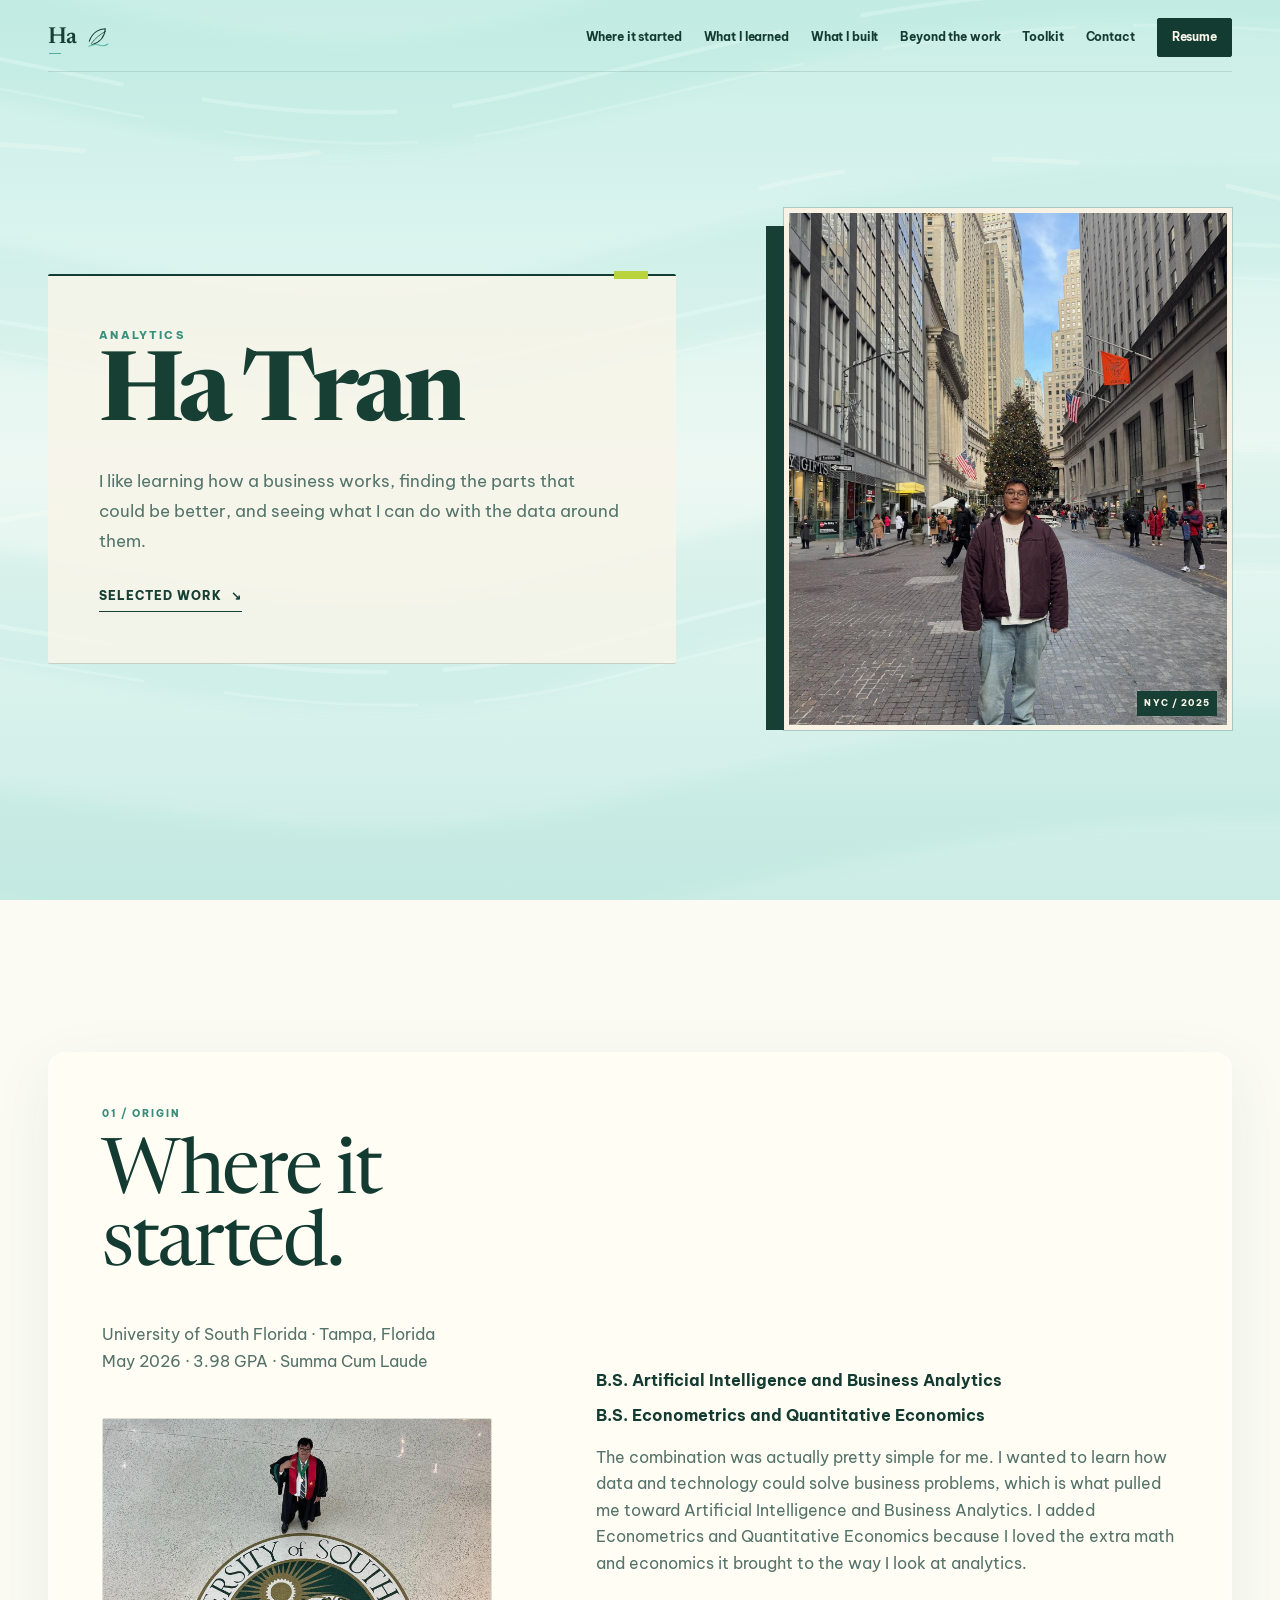
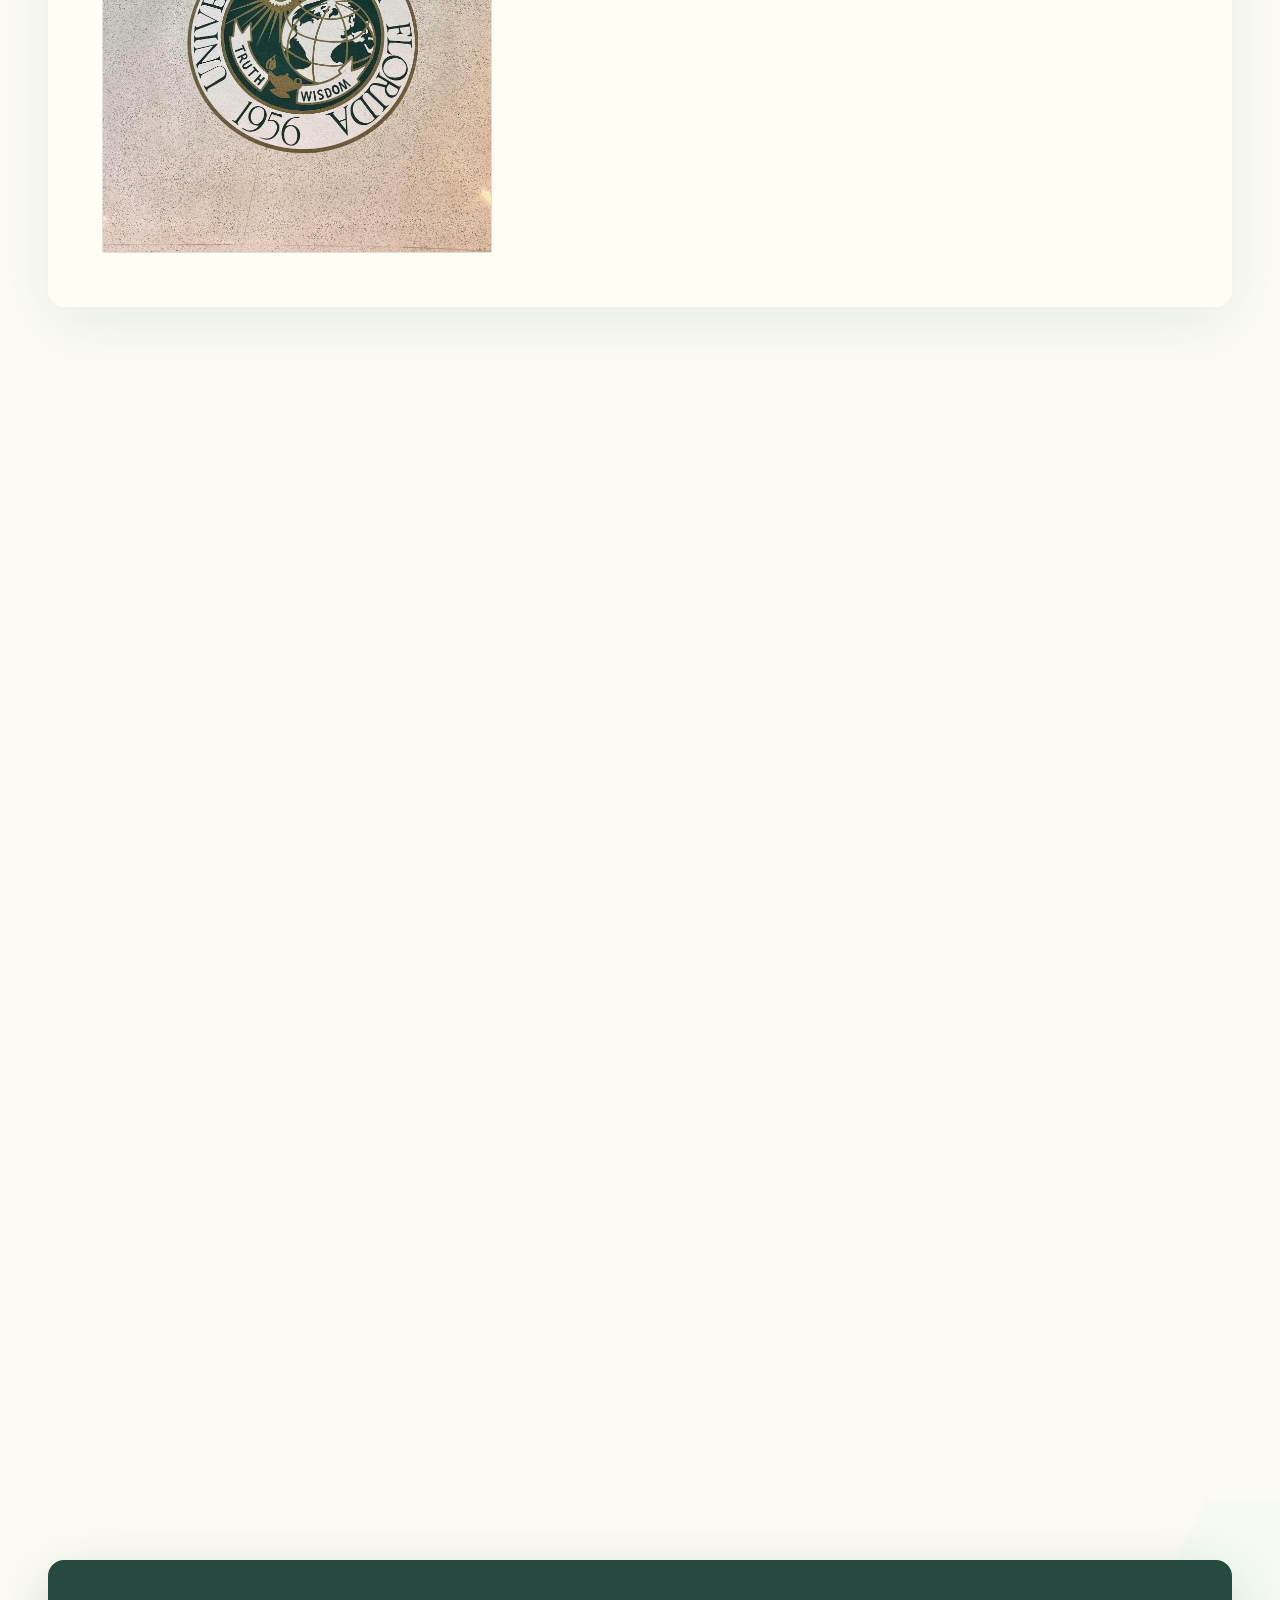
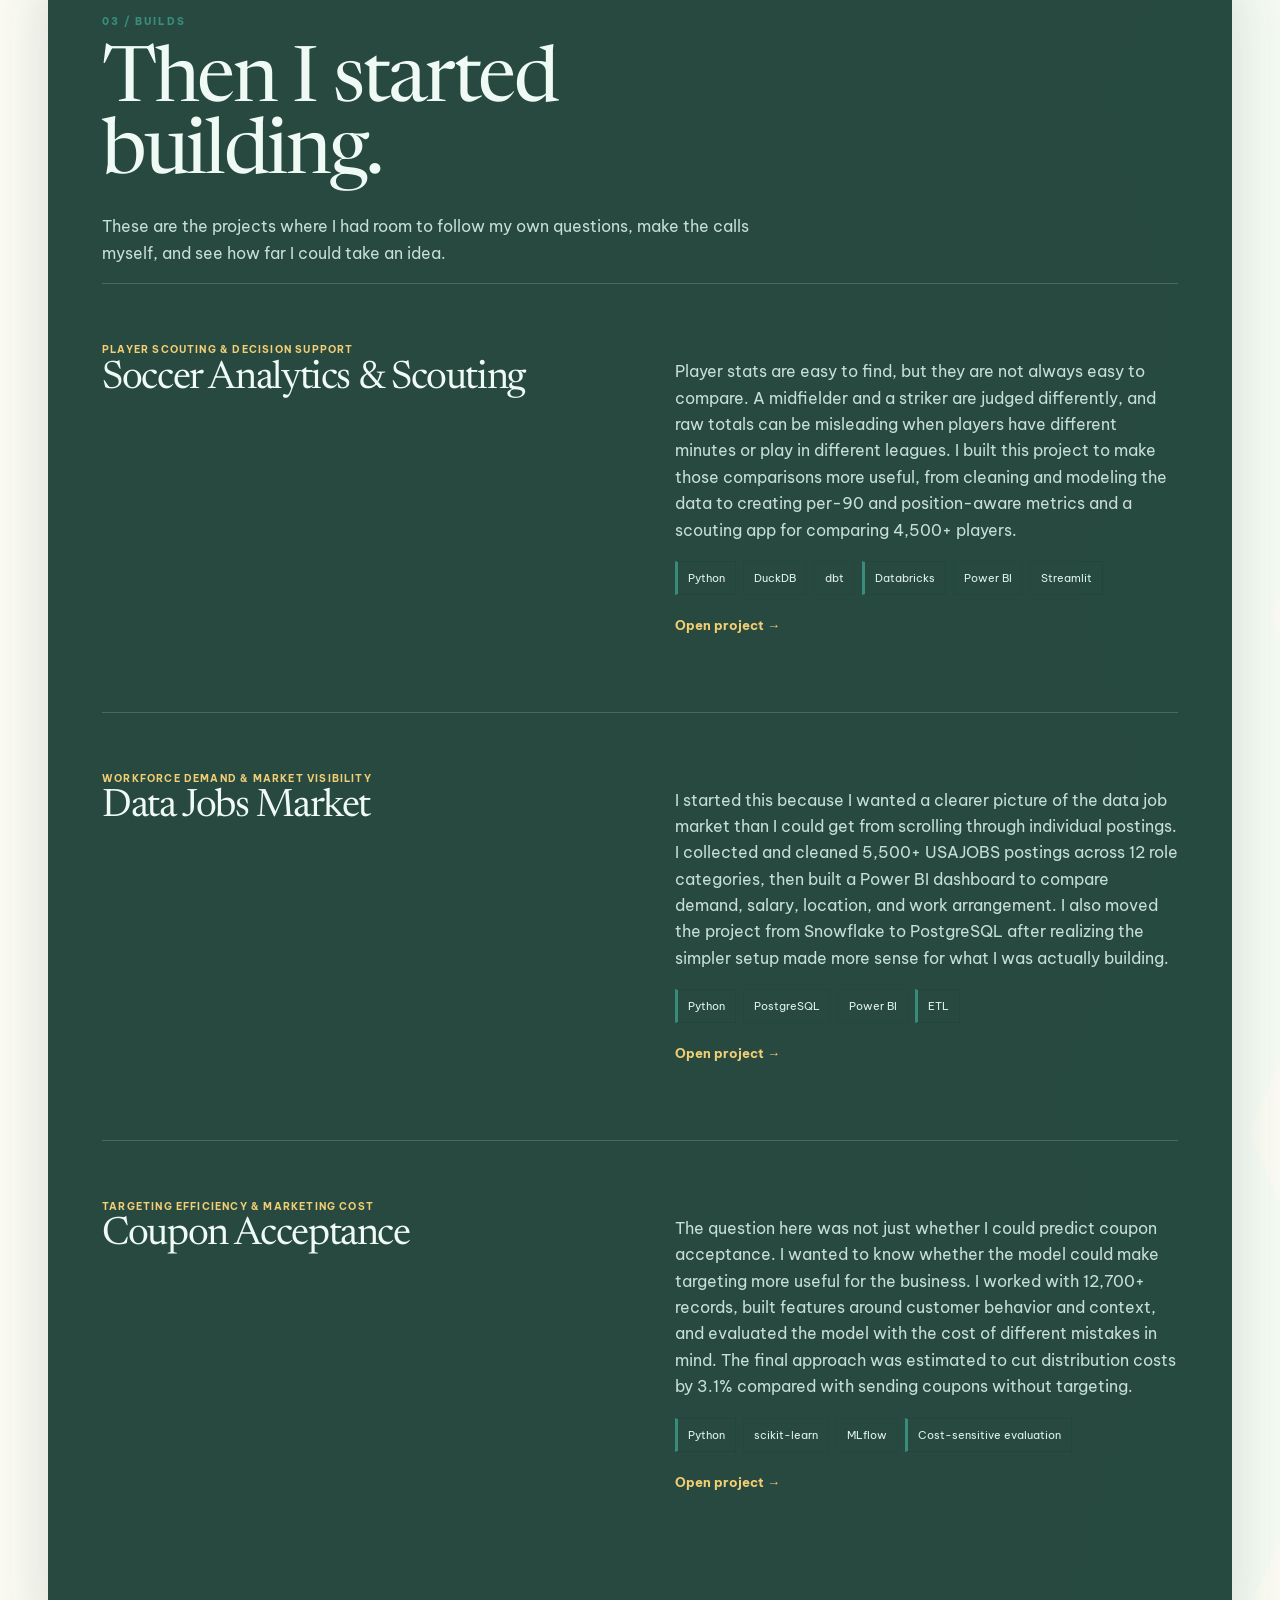
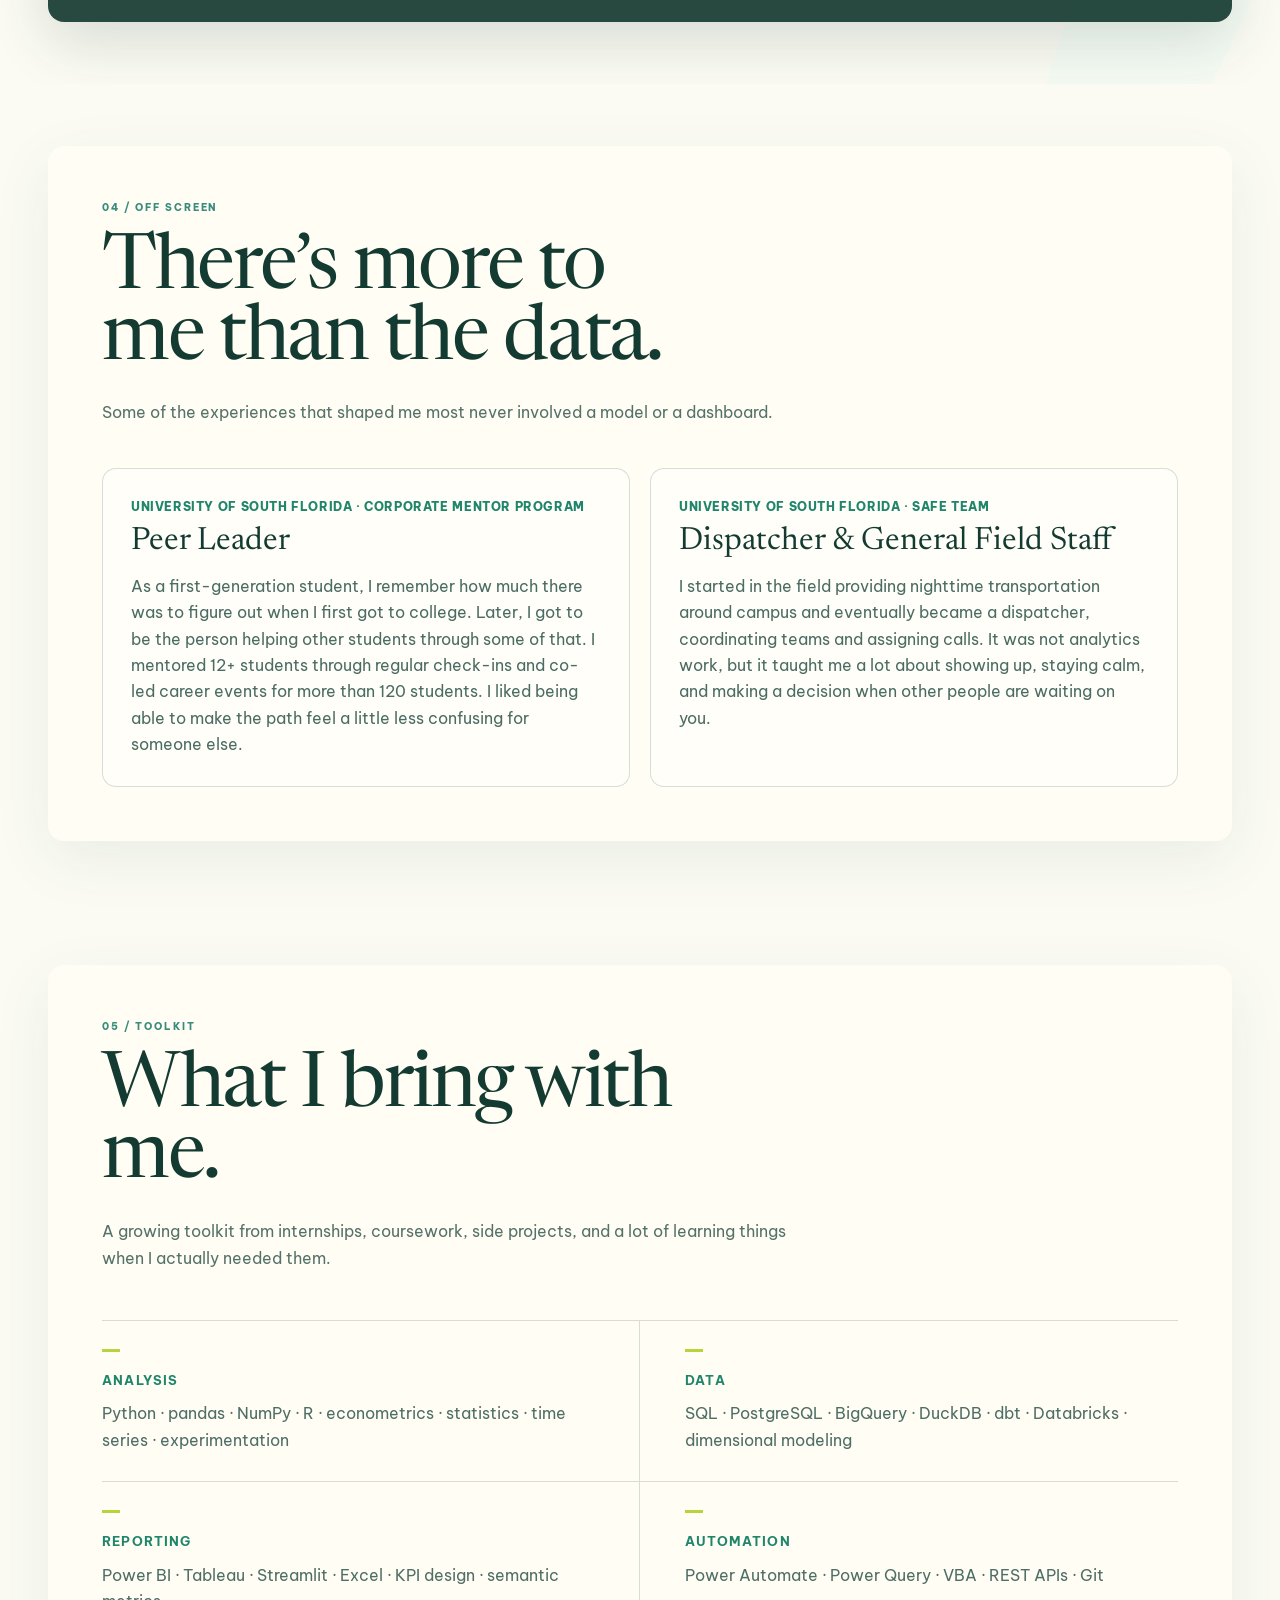
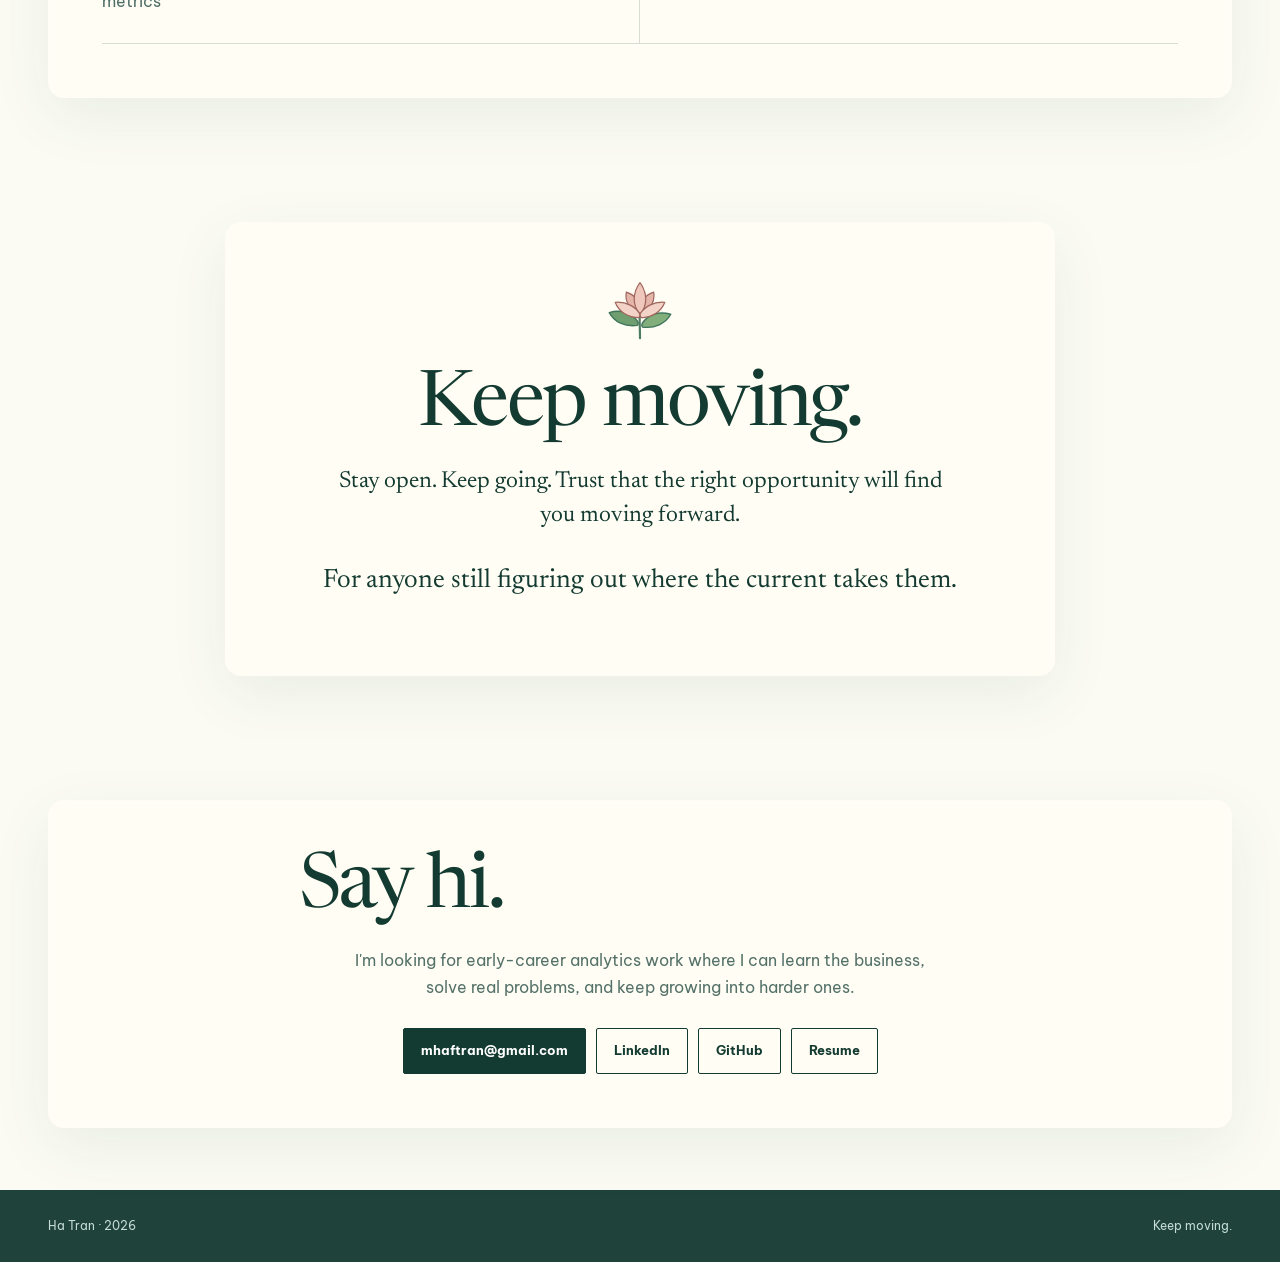
==== index.html @ c202581a "Update index.html" ====
<!doctype html>
<html lang="en">
<head>
<meta charset="utf-8"><meta name="viewport" content="width=device-width,initial-scale=1">
<title>Ha Tran</title>
<meta name="description" content="Ha Tran — analytics, data, automation, and curiosity.">
<style>
@import url('https://fonts.googleapis.com/css2?family=Be+Vietnam+Pro:wght@400;500;600;700;800&family=Newsreader:opsz,wght@6..72,400;6..72,600&display=swap');
:root{--ink:#12372f;--green:#165f4d;--jade:#1f856b;--leaf:#67a66c;--water:#b9f3ed;--foam:#f8fffb;--paper:#fffdf4;--gold:#e7b84c;--red:#c94738;--muted:#547269;--line:rgba(18,55,47,.16)}
*{box-sizing:border-box}html{scroll-behavior:smooth}body{margin:0;font-family:"Be Vietnam Pro",sans-serif;color:var(--ink);background:var(--paper);line-height:1.65}::selection{background:#f2d47e;color:#12372f}a{color:inherit;text-decoration:none}.wrap{width:min(1120px,calc(100% - 42px));margin:auto}
nav{position:fixed;z-index:80;left:0;right:0;top:0;padding:18px 0;transition:.25s}nav.on{background:rgba(255,253,244,.88);backdrop-filter:blur(14px);box-shadow:0 8px 28px rgba(18,55,47,.07)}.navin{display:flex;justify-content:space-between;align-items:center}.brand{font-family:Newsreader,serif;font-size:1.35rem;font-weight:600}.links{display:flex;gap:22px;align-items:center;font-size:.78rem;font-weight:700}.links a:hover{color:var(--jade)}.resume{border:1px solid var(--ink);border-radius:999px;padding:8px 14px}
.hero{min-height:100vh;display:flex;align-items:center;position:relative;overflow:hidden;background:linear-gradient(#e9f9f2,#fffdf4);padding:120px 0 100px}.hero .wrap{position:relative;z-index:6}.hero-copy{width:min(720px,70vw)}h1{font-family:Newsreader,serif;font-size:clamp(5rem,12vw,9.5rem);line-height:.76;font-weight:400;letter-spacing:-.04em;margin:0 0 28px}h1 small{display:block;font-family:"Be Vietnam Pro",sans-serif;font-size:.13em;letter-spacing:.18em;text-transform:uppercase;font-weight:700;margin-bottom:22px;color:var(--jade)}.hero p{font-size:clamp(1.08rem,2vw,1.3rem);max-width:640px;color:#42685e}.hero strong{color:var(--ink)}.hero-actions{display:flex;gap:12px;margin-top:30px;flex-wrap:wrap}.btn{display:inline-flex;padding:11px 17px;border:1px solid var(--ink);border-radius:999px;font-size:.82rem;font-weight:700;transition:.2s}.btn.dark{background:var(--ink);color:white}.btn:hover{transform:translateY(-2px)}
.hero-river{position:absolute;z-index:2;right:-7vw;top:-7vh;width:58vw;height:115vh;transform:rotate(5deg);filter:drop-shadow(0 18px 30px rgba(38,125,111,.16))}.hero-river .stream{position:absolute;inset:0;background:linear-gradient(90deg,#65c9be,#eaffff 18%,#7ad9d1 39%,#f8ffff 58%,#64c4c1 83%);clip-path:polygon(38% 0,81% 0,70% 15%,88% 28%,62% 41%,83% 55%,56% 69%,75% 82%,47% 100%,3% 100%,23% 83%,7% 69%,30% 54%,11% 39%,32% 24%,20% 11%);overflow:hidden}.stream:before,.stream:after{content:"";position:absolute;inset:-30%;background:repeating-linear-gradient(95deg,transparent 0 16px,rgba(255,255,255,.68) 18px 21px,transparent 24px 46px);animation:run 2.3s linear infinite}.stream:after{opacity:.45;animation-duration:3.2s;transform:translateX(24px)}@keyframes run{to{transform:translateY(34%)}}.mist{position:absolute;z-index:3;right:-12vw;bottom:-4vh;width:70vw;height:28vh;background:radial-gradient(ellipse,rgba(255,255,255,.95),rgba(218,247,239,.55) 50%,transparent 73%);filter:blur(10px)}.bank{position:absolute;z-index:1;right:-12vw;top:0;width:68vw;height:100%;background:linear-gradient(135deg,#28715b,#124b3d);clip-path:polygon(35% 0,100% 0,100% 100%,5% 100%,22% 78%,12% 64%,28% 47%,16% 30%)}
.seal{display:inline-flex;align-items:center;gap:10px;margin-top:28px;color:#6a6654;font-size:.76rem}.seal-mark{width:32px;height:32px;background:var(--red);color:#fff6df;display:grid;place-items:center;font-family:Newsreader,serif;font-size:1.05rem;border-radius:3px;transform:rotate(-2deg)}
section{padding:100px 0;position:relative}h2{font-family:Newsreader,serif;font-size:clamp(3rem,6vw,5.4rem);font-weight:400;line-height:.93;letter-spacing:-.03em;margin:0 0 22px}.intro{max-width:700px;color:var(--muted);font-size:1.02rem}
.flowline{height:150px;position:relative;overflow:hidden;background:#fffdf4}.flowline:after{content:"";position:absolute;left:-5%;right:-5%;top:55px;height:44px;background:#bcebe1;clip-path:polygon(0 35%,8% 5%,18% 50%,30% 15%,43% 60%,56% 20%,68% 70%,80% 25%,92% 55%,100% 30%,100% 70%,91% 95%,79% 60%,68% 100%,55% 55%,43% 95%,29% 55%,18% 90%,7% 48%,0 72%);animation:drift 9s ease-in-out infinite alternate}@keyframes drift{to{transform:translateX(4%)}}
.about{background:#fffdf4}.about-grid{display:grid;grid-template-columns:.78fr 1.22fr;gap:80px;align-items:start}.about-copy p{font-size:1.1rem;color:#496b63;margin:0 0 18px}.about-copy strong{color:var(--ink)}.values{display:flex;gap:8px;flex-wrap:wrap;margin-top:28px}.values span{border:1px solid var(--line);border-radius:999px;padding:6px 10px;font-size:.74rem;font-weight:700}
.work{background:#e9f6ee}.chapter{display:grid;grid-template-columns:.85fr 1.15fr;gap:70px;padding:62px 0;border-top:1px solid var(--line)}.chapter:first-of-type{margin-top:42px}.where{font-size:.76rem;font-weight:800;color:var(--jade);letter-spacing:.05em;text-transform:uppercase}.chapter h3{font-family:Newsreader,serif;font-size:2.3rem;font-weight:400;line-height:1.04;margin:9px 0 14px}.chapter p,.chapter li{color:#4a6c63}.chapter ul{padding-left:18px;margin-top:0}.chapter li{margin:10px 0}.numbers{display:flex;gap:26px;flex-wrap:wrap;margin-top:25px}.number b{font-family:Newsreader,serif;font-size:2.1rem;font-weight:400;color:var(--green);display:block;line-height:1}.number span{font-size:.72rem;color:var(--muted)}
.projects{background:#12372f;color:#effaf5;overflow:hidden}.projects .intro{color:#bdd8cf}.project{display:grid;grid-template-columns:1fr 1fr;gap:70px;padding:58px 0;border-top:1px solid rgba(255,255,255,.17)}.project h3{font-family:Newsreader,serif;font-size:2.45rem;font-weight:400;margin:0 0 12px;line-height:1}.project p{color:#bdd8cf}.project-meta{font-size:.74rem;color:#f2ce75;font-weight:700;letter-spacing:.05em;text-transform:uppercase}.tags{display:flex;flex-wrap:wrap;gap:7px;margin-top:18px}.tags span{border:1px solid rgba(255,255,255,.18);border-radius:999px;padding:5px 9px;font-size:.69rem;color:#e1f3ec}.project a{color:#f2ce75;font-weight:700;font-size:.82rem}.river-thread{position:absolute;right:-180px;top:0;width:460px;height:100%;opacity:.12;background:#c9fff4;clip-path:polygon(45% 0,80% 0,63% 13%,90% 26%,59% 40%,82% 54%,54% 69%,78% 83%,46% 100%,10% 100%,32% 82%,13% 67%,37% 53%,17% 38%,39% 24%,24% 11%)}
.toolkit{background:#fffdf4}.tool-grid{display:grid;grid-template-columns:repeat(2,1fr);gap:0;margin-top:48px;border-top:1px solid var(--line)}.tool{padding:28px 0;border-bottom:1px solid var(--line)}.tool:nth-child(odd){padding-right:45px;border-right:1px solid var(--line)}.tool:nth-child(even){padding-left:45px}.tool h3{font-size:.82rem;text-transform:uppercase;letter-spacing:.09em;color:var(--jade);margin:0 0 9px}.tool p{margin:0;color:#4e6e66}
.edu{background:#f4f0dc}.edu-grid{display:grid;grid-template-columns:.8fr 1.2fr;gap:70px}.edu h3{font-family:Newsreader,serif;font-size:2.2rem;font-weight:400;margin:0 0 10px}.degree{font-weight:700;margin:0 0 8px}.quiet{color:var(--muted)}
.luck{background:#d7eee4;text-align:center;overflow:hidden}.luck .wrap{max-width:830px}.luck h2{margin-left:auto;margin-right:auto}.luck p{color:#45685f;max-width:680px;margin:0 auto 18px}.luck .wish{font-family:Newsreader,serif;font-size:1.65rem;color:var(--ink);margin-top:28px}.lotus-mark{width:82px;height:68px;margin:0 auto 28px}
.lotus-mark svg{width:100%;height:100%;overflow:visible}
.lotus-mark path{vector-effect:non-scaling-stroke}
.lotus-mark .stem{fill:none;stroke:#4d7c61;stroke-width:2.2;stroke-linecap:round}
.lotus-mark .leaf{fill:#77a878;stroke:#3f765b;stroke-width:1.4;stroke-linejoin:round}
.lotus-mark .leaf-left{fill:#6f9f70}
.lotus-mark .leaf-right{fill:#82ae7c}
.lotus-mark .petal{stroke:#9f665c;stroke-width:1.2;stroke-linejoin:round}
.lotus-mark .petal-center{fill:#efc7bc}
.lotus-mark .petal-back-left,.lotus-mark .petal-back-right{fill:#e6b5aa}
.lotus-mark .petal-front-left,.lotus-mark .petal-front-right{fill:#f3d2c8}
.river-reminder{font-family:Newsreader,serif;font-size:1.45rem;line-height:1.45;color:var(--ink)!important;max-width:620px!important}
.contact{background:#fffdf4;text-align:center}.contact p{max-width:610px;margin:0 auto 28px;color:var(--muted)}.actions{display:flex;gap:10px;justify-content:center;flex-wrap:wrap}footer{padding:26px 0;background:#12372f;color:#c5ddd5;font-size:.76rem}footer .wrap{display:flex;justify-content:space-between}
.reveal{opacity:0;transform:translateY(24px);transition:.75s cubic-bezier(.2,.8,.2,1)}.reveal.in{opacity:1;transform:none}
@media(max-width:820px){.links a:not(.resume){display:none}.hero-copy{width:100%;padding-bottom:320px}.hero-river{width:105vw;height:62vh;top:auto;bottom:-7vh;right:-25vw;transform:rotate(80deg)}.bank{width:110vw;height:48vh;top:auto;bottom:0;right:-30vw}.mist{width:110vw;height:22vh}.about-grid,.chapter,.project,.edu-grid{grid-template-columns:1fr;gap:24px}.tool-grid{grid-template-columns:1fr}.tool:nth-child(n){padding:24px 0;border-right:0}h1{font-size:6rem}}
@media(prefers-reduced-motion:reduce){*{animation:none!important;transition:none!important}.reveal{opacity:1;transform:none}}

/* ===== full-page moving river treatment ===== */
body{background:#fbfbf3;position:relative}
.water-world{position:fixed;inset:0;z-index:-5;overflow:hidden;background:#f8fbf3;pointer-events:none}
.water-base{position:absolute;inset:-12%;background:
  linear-gradient(112deg,rgba(255,255,255,.96) 0 15%,rgba(188,239,233,.78) 16% 30%,rgba(249,253,246,.93) 31% 43%,rgba(126,213,205,.68) 44% 62%,rgba(255,255,255,.9) 63% 74%,rgba(169,229,222,.7) 75% 100%);
  transform:rotate(-4deg) scale(1.08);animation:riverBase 4.8s ease-in-out infinite alternate}
.water-band{position:absolute;left:-18%;width:136%;border-radius:45% 55% 48% 52%;filter:blur(.3px);opacity:.58}
.band-a{top:4%;height:31%;background:linear-gradient(178deg,transparent 0 15%,rgba(92,197,190,.42) 16% 27%,rgba(244,255,253,.82) 29% 34%,rgba(112,208,201,.48) 36% 57%,rgba(255,255,255,.72) 60% 66%,rgba(112,208,201,.38) 69% 100%);animation:riverA 3.1s ease-in-out infinite alternate}
.band-b{top:34%;height:36%;background:linear-gradient(183deg,rgba(210,247,242,.45),rgba(84,190,183,.43) 24%,rgba(255,255,255,.74) 30%,rgba(118,210,203,.4) 45%,rgba(246,255,252,.8) 51%,rgba(102,200,193,.38) 72%,rgba(255,255,255,.55));animation:riverB 3.8s ease-in-out infinite alternate}
.band-c{top:68%;height:37%;background:linear-gradient(176deg,rgba(255,255,255,.68),rgba(100,202,195,.43) 22%,rgba(242,255,251,.8) 31%,rgba(119,211,203,.42) 54%,rgba(255,255,255,.68) 61%,rgba(103,199,193,.4));animation:riverA 4.2s ease-in-out infinite alternate-reverse}
.water-shine{position:absolute;inset:-20%;background:repeating-linear-gradient(177deg,transparent 0 42px,rgba(255,255,255,.5) 46px 51px,transparent 55px 95px);opacity:.5;animation:shineMove 2.4s linear infinite}
@keyframes riverBase{to{transform:rotate(2deg) scale(1.12) translate3d(2%,-1%,0)}}
@keyframes riverA{to{transform:translate3d(15%,-10%,0) skewX(-6deg) scaleY(1.16)}}
@keyframes riverB{to{transform:translate3d(-14%,11%,0) skewX(7deg) scaleY(.88)}}
@keyframes shineMove{to{transform:translate3d(14%,34%,0)}}

/* content floats over the river rather than replacing it */
.hero,.about,.work,.projects,.toolkit,.edu,.luck,.contact,.flowline{background:transparent}
.hero{min-height:86vh;padding-top:120px}
.hero:after{content:"";position:absolute;inset:0;background:linear-gradient(90deg,rgba(255,253,244,.91) 0 46%,rgba(255,253,244,.48) 65%,rgba(255,253,244,.12));z-index:0}
.hero .wrap{z-index:2}
.hero-copy{width:min(610px,62vw);background:rgba(255,253,244,.76);backdrop-filter:blur(10px);padding:32px 34px;border-radius:14px;box-shadow:0 18px 55px rgba(27,86,73,.10)}
h1{font-size:clamp(4rem,9vw,7.5rem)}
section .wrap{position:relative}
.about .wrap,.work .wrap,.toolkit .wrap,.edu .wrap,.luck .wrap,.contact .wrap{
 background:rgba(255,253,244,.82);backdrop-filter:blur(8px);border-radius:16px;padding:54px;
 box-shadow:0 18px 60px rgba(35,95,81,.08)
}
.projects{color:var(--ink)}
.projects .wrap{background:rgba(18,55,47,.91);color:#effaf5;border-radius:16px;padding:54px;box-shadow:0 18px 60px rgba(18,55,47,.16)}
.projects .intro,.project p{color:#c8dfd7}
.flowline{height:90px}.flowline:after{display:none}
section{padding:62px 0}
.luck{text-align:center}
footer{background:rgba(18,55,47,.94)}
nav.on{background:rgba(255,253,244,.88)}
@media(max-width:820px){
 .hero-copy{width:100%;padding:26px}
 .hero:after{background:rgba(255,253,244,.5)}
 .about .wrap,.work .wrap,.toolkit .wrap,.edu .wrap,.luck .wrap,.contact .wrap,.projects .wrap{padding:28px}
}



.hero-person{display:flex;align-items:flex-end;justify-content:space-between;gap:24px;margin-top:18px}
.hero-text{flex:1}
.hero-photo{width:clamp(280px,30vw,410px);aspect-ratio:4/5;border-radius:12px;overflow:hidden;transform:rotate(2.5deg);box-shadow:0 14px 32px rgba(18,55,47,.18);border:5px solid rgba(255,253,244,.9)}
.hero-photo img{width:100%;height:100%;object-fit:cover;display:block}
.campus{background:transparent}
.campus .wrap{background:rgba(255,253,244,.82);backdrop-filter:blur(8px);border-radius:16px;padding:54px;box-shadow:0 18px 60px rgba(35,95,81,.08)}
.campus-grid{display:grid;grid-template-columns:1fr 1fr;gap:20px;margin-top:42px}
.campus-card{padding:28px;border:1px solid var(--line);border-radius:14px;background:rgba(255,255,255,.42)}
.campus-card h3{font-family:Newsreader,serif;font-size:2rem;font-weight:400;line-height:1.05;margin:8px 0 14px}
.campus-card p{color:#4a6c63;margin:0}
@media(max-width:820px){
 .hero-person{align-items:center}
 .hero-photo{width:min(76vw,320px);margin-top:24px}
 .campus-grid{grid-template-columns:1fr}
 .campus .wrap{padding:28px}
}


.resume-bullets{margin:0;padding:0;list-style:none;display:grid;gap:15px;max-width:72ch}
.resume-bullets li{position:relative;padding-left:19px;line-height:1.65}
.resume-bullets li::before{content:"";position:absolute;left:0;top:.72em;width:6px;height:6px;border-radius:50%;background:var(--aqua)}


.education-photo{margin:30px 0 0;width:min(100%,390px);aspect-ratio:4/3;overflow:hidden;border-radius:14px;box-shadow:0 18px 38px rgba(18,55,47,.14);transform:rotate(-1deg)}
.education-photo img{width:100%;height:100%;display:block;object-fit:cover;object-position:50% 24%}
@media(max-width:760px){.education-photo{width:100%;max-width:420px;margin-top:24px}}


/* NYC hero photo: non-destructive mid-shin crop */
.hero-photo{aspect-ratio:4/4.65;overflow:hidden}
.hero-photo img{width:100%;height:100%;object-fit:cover;object-position:50% 34%}
@media(max-width:760px){
  .hero-photo{aspect-ratio:4/4.7}
  .hero-photo img{object-position:50% 34%}
}


/* Education story: preserve the graduation photo's original portrait composition */
.edu .edu-grid{
  grid-template-columns:minmax(300px, .82fr) minmax(420px, 1.18fr);
  align-items:center;
  gap:clamp(48px,7vw,110px);
}
.edu-intro{display:flex;flex-direction:column;align-items:flex-start}
.education-photo{
  width:min(100%,390px);
  aspect-ratio:auto;
  margin:28px 0 0;
  overflow:visible;
  border-radius:14px;
  box-shadow:0 18px 38px rgba(18,55,47,.14);
  transform:rotate(-.6deg);
}
.education-photo img{
  width:100%;
  height:auto;
  display:block;
  object-fit:contain;
  object-position:center;
  border-radius:14px;
}
@media(max-width:860px){
  .edu .edu-grid{grid-template-columns:1fr;gap:34px}
  .education-photo{width:min(78vw,390px)}
}


/* Human editorial refinements while preserving the original river theme */
.hero-kicker{font-size:.72rem;font-weight:800;letter-spacing:.16em;text-transform:uppercase;color:var(--aqua);margin-bottom:10px}
.hero-copy h1{margin-top:0}
.story-role .role-story{max-width:68ch}
.story-role .role-story p{font-size:1.02rem;line-height:1.78;color:#496b62;margin:0}
.story-role{align-items:start}
@media(max-width:760px){
  .story-role .role-story{max-width:none}
}


/* Balanced hero + calmer, organic river current */
.water-world{position:fixed;inset:0;z-index:-5;overflow:hidden;pointer-events:none;background:linear-gradient(105deg,rgba(250,248,238,.98) 0 32%,rgba(241,248,240,.93) 55%,rgba(247,246,236,.98) 100%)}
.water-base,.water-band,.water-shine{display:none!important}
.river-field{position:absolute;inset:-5%;width:110%;height:110%;opacity:.72}
.river-mass path{fill:none;stroke:#8bd5c8;stroke-width:120;stroke-linecap:round;stroke-opacity:.11}
.river-mass{animation:riverMass 28s ease-in-out infinite alternate}
.river-lines path{fill:none;stroke:#54b9aa;stroke-width:4;stroke-linecap:round;stroke-opacity:.14;animation:riverLine 20s ease-in-out infinite alternate}
.river-lines path:nth-child(2n){stroke-width:2.5;stroke-opacity:.10;animation-duration:26s;animation-direction:alternate-reverse}
.river-lines path:nth-child(3n){animation-duration:32s}
.river-glints path{fill:none;stroke:#fff;stroke-width:5;stroke-linecap:round;stroke-opacity:.20;animation:glintDrift 18s ease-in-out infinite alternate}
@keyframes riverMass{from{transform:translate3d(-1.2%,.3%,0) scale(1.01)}to{transform:translate3d(1.4%,-.5%,0) scale(1.018)}}
@keyframes riverLine{from{transform:translate3d(-1.1%,0,0)}to{transform:translate3d(1.25%,.35%,0)}}
@keyframes glintDrift{from{transform:translate3d(-2%,0,0);opacity:.45}to{transform:translate3d(2.5%,.4%,0);opacity:.72}}

.hero{min-height:100vh;padding:118px 0 86px;background:transparent;display:flex;align-items:center;overflow:hidden}
.hero:after{display:none!important}
.hero-layout{display:grid;grid-template-columns:minmax(0,1.05fr) minmax(320px,.72fr);align-items:center;gap:clamp(56px,8vw,132px)}
.hero-copy{width:auto;background:rgba(250,248,238,.72);padding:clamp(34px,4vw,54px);border-radius:2px;box-shadow:none;backdrop-filter:none;border-top:1px solid rgba(22,59,50,.16);border-bottom:1px solid rgba(22,59,50,.16)}
.hero-kicker{margin:0 0 12px;font-size:.72rem;font-weight:800;letter-spacing:.15em;text-transform:uppercase;color:#2f806f}
.hero-copy h1{font-size:clamp(4.6rem,8vw,8.2rem);line-height:.84;letter-spacing:-.04em;margin:0 0 30px;max-width:7ch}
.hero-copy>p{max-width:580px;margin:0;color:#4e6f66;font-size:clamp(1rem,1.3vw,1.15rem);line-height:1.72}
.hero-link{display:inline-flex;align-items:center;gap:9px;margin-top:30px;padding-bottom:5px;border-bottom:1px solid #163b32;font-size:.83rem;font-weight:800}
.hero-link:hover{color:#2f806f;border-color:#2f806f}
.hero-photo{width:100%;max-width:430px;aspect-ratio:4/4.65;margin:0;overflow:hidden;border-radius:2px;border:1px solid rgba(22,59,50,.18);box-shadow:none;transform:none}
.hero-photo img{width:100%;height:100%;display:block;object-fit:cover;object-position:50% 34%}

/* quieter outlines */
.btn,.resume,.tags span{border-radius:2px;box-shadow:none}
.resume{border:1px solid rgba(22,59,50,.42);background:rgba(250,248,238,.42)}
.education-photo{border-radius:2px!important;box-shadow:none!important;transform:none!important;border:1px solid rgba(22,59,50,.15)}
.education-photo img{border-radius:1px!important}

@media(max-width:860px){
.hero{padding:112px 0 72px}.hero-layout{grid-template-columns:1fr;gap:34px}
.hero-copy{padding:30px 0;background:transparent;border-top:0}
.hero-copy h1{font-size:clamp(4rem,17vw,6.4rem)}
.hero-photo{width:min(82vw,420px);justify-self:start}.river-field{opacity:.54}
}
@media(prefers-reduced-motion:reduce){.river-mass,.river-lines path,.river-glints path{animation:none!important}}


/* River motion visibility fix: perceptible flow without visual strain */
.river-field{
  inset:-8%;
  width:116%;
  height:116%;
  opacity:.76;
}
.river-mass{
  transform-origin:center;
  animation:riverMassFlow 16s cubic-bezier(.45,.05,.55,.95) infinite alternate!important;
}
.river-lines path{
  stroke-dasharray:220 90 430 120;
  animation:currentFlow 13s linear infinite!important;
}
.river-lines path:nth-child(2n){
  stroke-dasharray:150 75 360 105;
  animation-duration:17s!important;
}
.river-lines path:nth-child(3n){
  stroke-dasharray:300 110 190 85;
  animation-duration:21s!important;
}
.river-glints path{
  stroke-dasharray:90 180;
  animation:surfaceFlow 11s linear infinite!important;
}
.river-glints path:nth-child(2n){animation-duration:15s!important}

@keyframes riverMassFlow{
  0%{transform:translate3d(-2.5%,.8%,0) scale(1.01)}
  100%{transform:translate3d(2.5%,-.8%,0) scale(1.025)}
}
@keyframes currentFlow{
  0%{stroke-dashoffset:0;transform:translate3d(-1.2%,0,0)}
  100%{stroke-dashoffset:-840;transform:translate3d(1.2%,.3%,0)}
}
@keyframes surfaceFlow{
  0%{stroke-dashoffset:0;transform:translate3d(-1.5%,0,0);opacity:.42}
  50%{opacity:.62}
  100%{stroke-dashoffset:-540;transform:translate3d(1.5%,.25%,0);opacity:.42}
}
@media(prefers-reduced-motion:reduce){
  .river-mass,.river-lines path,.river-glints path{
    animation:none!important;
  }
}


/* Swifter current: more energy, still soft enough to read over */
.river-mass{
  animation:riverMassSwift 10s cubic-bezier(.45,.05,.55,.95) infinite alternate!important;
}
.river-lines path{
  stroke-opacity:.17;
  animation:currentSwift 7.5s linear infinite!important;
}
.river-lines path:nth-child(2n){
  stroke-opacity:.12;
  animation-duration:9.5s!important;
}
.river-lines path:nth-child(3n){
  animation-duration:11.5s!important;
}
.river-glints path{
  stroke-opacity:.22;
  animation:surfaceSwift 7s linear infinite!important;
}
.river-glints path:nth-child(2n){animation-duration:9s!important}

@keyframes riverMassSwift{
  0%{transform:translate3d(-3.2%,1%,0) scale(1.012)}
  100%{transform:translate3d(3.2%,-1%,0) scale(1.028)}
}
@keyframes currentSwift{
  0%{stroke-dashoffset:0;transform:translate3d(-1.8%,0,0)}
  100%{stroke-dashoffset:-1080;transform:translate3d(1.8%,.4%,0)}
}
@keyframes surfaceSwift{
  0%{stroke-dashoffset:0;transform:translate3d(-2%,0,0);opacity:.46}
  50%{opacity:.62}
  100%{stroke-dashoffset:-720;transform:translate3d(2%,.3%,0);opacity:.46}
}
@media(prefers-reduced-motion:reduce){
  .river-mass,.river-lines path,.river-glints path{animation:none!important}
}


/* Horizontal river flow + restored original cream / turquoise / deep-green mood */
.water-world{
  background:
    linear-gradient(90deg,
      rgba(250,248,238,.98) 0%,
      rgba(247,247,236,.96) 24%,
      rgba(221,245,237,.90) 52%,
      rgba(236,247,239,.94) 76%,
      rgba(250,248,238,.98) 100%)!important;
}
.river-field{opacity:.80!important}
.river-mass path{
  stroke:#73d1c1!important;
  stroke-opacity:.14!important;
}
.river-lines path{
  stroke:#45b9a7!important;
  stroke-opacity:.18!important;
  animation:currentHorizontal 7.2s linear infinite!important;
}
.river-lines path:nth-child(2n){
  stroke-opacity:.13!important;
  animation-duration:9.2s!important;
}
.river-lines path:nth-child(3n){
  animation-duration:11.2s!important;
}
.river-glints path{
  stroke:#fffdf3!important;
  stroke-opacity:.25!important;
  animation:glintHorizontal 7.8s linear infinite!important;
}
.river-glints path:nth-child(2n){animation-duration:10s!important}
.river-mass{
  animation:bodyHorizontal 11s ease-in-out infinite alternate!important;
}

/* No vertical drift: every layer travels left-to-right only. */
@keyframes bodyHorizontal{
  from{transform:translate3d(-3.2%,0,0) scale(1.018)}
  to{transform:translate3d(3.2%,0,0) scale(1.018)}
}
@keyframes currentHorizontal{
  from{stroke-dashoffset:0;transform:translate3d(-2%,0,0)}
  to{stroke-dashoffset:-1080;transform:translate3d(2%,0,0)}
}
@keyframes glintHorizontal{
  0%{stroke-dashoffset:0;transform:translate3d(-2.2%,0,0);opacity:.46}
  50%{opacity:.62}
  100%{stroke-dashoffset:-720;transform:translate3d(2.2%,0,0);opacity:.46}
}

/* Bring back the earlier richer foreground colors. */
.hero-copy{
  background:rgba(250,248,238,.80)!important;
  border-color:rgba(18,61,50,.14)!important;
}
.hero-kicker{color:#278c78!important}
.hero-copy h1,.brand{color:#173f34!important}
.hero-copy>p{color:#52756b!important}
.hero-link{color:#173f34!important;border-color:#173f34!important}
.hero-link:hover{color:#278c78!important;border-color:#278c78!important}

@media(prefers-reduced-motion:reduce){
  .river-mass,.river-lines path,.river-glints path{animation:none!important}
}


/* Softer mint-water palette + continuous downward current */
.water-world{
  background:
    linear-gradient(180deg,
      #c9eee7 0%,
      #d8f3ed 24%,
      #edf8f3 52%,
      #d9f2ec 76%,
      #cbece5 100%)!important;
}
.river-field{
  inset:-12%!important;
  width:124%!important;
  height:124%!important;
  opacity:.68!important;
}
.river-mass path{
  stroke:#a4dfd5!important;
  stroke-opacity:.12!important;
}
.river-lines path{
  stroke:#effcf8!important;
  stroke-width:3.5!important;
  stroke-opacity:.25!important;
  stroke-dasharray:260 80 420 100!important;
  animation:currentDown 8.5s linear infinite!important;
}
.river-lines path:nth-child(2n){
  stroke-width:2.2!important;
  stroke-opacity:.18!important;
  animation-duration:10.5s!important;
}
.river-lines path:nth-child(3n){
  animation-duration:12.5s!important;
}
.river-glints path{
  stroke:#ffffff!important;
  stroke-opacity:.20!important;
  stroke-dasharray:120 170!important;
  animation:glintDown 9.5s linear infinite!important;
}
.river-glints path:nth-child(2n){animation-duration:12s!important}
.river-mass{
  animation:bodyDown 13s linear infinite!important;
}

/* Pure vertical travel. Large loop distance keeps the reset outside the visible field,
   so the motion reads as a continuous stream rather than an alternating animation. */
@keyframes bodyDown{
  from{transform:translate3d(0,-4%,0) scale(1.02)}
  to{transform:translate3d(0,4%,0) scale(1.02)}
}
@keyframes currentDown{
  from{stroke-dashoffset:0;transform:translate3d(0,-4%,0)}
  to{stroke-dashoffset:-900;transform:translate3d(0,4%,0)}
}
@keyframes glintDown{
  from{stroke-dashoffset:0;transform:translate3d(0,-4%,0);opacity:.40}
  to{stroke-dashoffset:-620;transform:translate3d(0,4%,0);opacity:.40}
}

/* Keep the foreground warm/green against the softer mint water. */
.hero-copy{background:rgba(250,248,238,.82)!important}
.hero-kicker{color:#398f7d!important}
.hero-copy h1,.brand{color:#173f34!important}
.hero-copy>p{color:#55756c!important}

@media(prefers-reduced-motion:reduce){
  .river-mass,.river-lines path,.river-glints path{animation:none!important}
}


/* More legible top-to-bottom flow, same soft mint / cream / deep-green world */
.river-field{opacity:.78!important}

/* Slightly stronger body channels create visible downward volume without dark bands. */
.river-mass path{
  stroke:#8fd8cc!important;
  stroke-opacity:.16!important;
  stroke-width:112!important;
}
.river-mass{
  animation:bodyDownVisible 9s linear infinite!important;
}

/* Thin current threads remain soft, but move far enough to read vertically. */
.river-lines path{
  stroke:#f4fffb!important;
  stroke-opacity:.34!important;
  stroke-width:4!important;
  stroke-dasharray:190 58 330 82!important;
  animation:currentDownVisible 5.8s linear infinite!important;
}
.river-lines path:nth-child(2n){
  stroke-opacity:.24!important;
  stroke-width:2.6!important;
  animation-duration:7.4s!important;
}
.river-lines path:nth-child(3n){
  stroke-opacity:.29!important;
  animation-duration:9s!important;
}

/* Sparse surface light moves with the water rather than flashing. */
.river-glints path{
  stroke:#fffef8!important;
  stroke-opacity:.30!important;
  stroke-width:4.5!important;
  stroke-dasharray:82 150!important;
  animation:glintDownVisible 6.8s linear infinite!important;
}
.river-glints path:nth-child(2n){animation-duration:8.8s!important}

@keyframes bodyDownVisible{
  from{transform:translate3d(0,-7%,0) scale(1.025)}
  to{transform:translate3d(0,7%,0) scale(1.025)}
}
@keyframes currentDownVisible{
  from{stroke-dashoffset:0;transform:translate3d(0,-7%,0)}
  to{stroke-dashoffset:-1120;transform:translate3d(0,7%,0)}
}
@keyframes glintDownVisible{
  from{stroke-dashoffset:0;transform:translate3d(0,-7%,0);opacity:.48}
  to{stroke-dashoffset:-760;transform:translate3d(0,7%,0);opacity:.48}
}

@media(prefers-reduced-motion:reduce){
  .river-mass,.river-lines path,.river-glints path{animation:none!important}
}


/* NYC portrait: fashion-editorial frame, not a generic card */
.hero-photo.editorial-photo{
  position:relative;
  width:100%;
  max-width:430px;
  aspect-ratio:auto!important;
  overflow:visible!important;
  border:0!important;
  border-radius:0!important;
  box-shadow:none!important;
  transform:none!important;
  margin:0;
  padding:0 0 24px 22px;
}
.hero-photo.editorial-photo::before{
  content:"";
  position:absolute;
  left:0;
  top:22px;
  width:calc(100% - 22px);
  height:calc(100% - 46px);
  background:#17473b;
  z-index:0;
}
.hero-photo.editorial-photo::after{
  content:"";
  position:absolute;
  right:-13px;
  top:-13px;
  width:48%;
  height:1px;
  background:rgba(23,71,59,.65);
}
.photo-mat{
  position:relative;
  z-index:1;
  aspect-ratio:4/4.65;
  overflow:hidden;
  background:#f8f4e8;
  border:7px solid #f8f4e8;
  outline:1px solid rgba(23,71,59,.22);
}
.photo-mat img{
  width:100%!important;
  height:100%!important;
  display:block;
  object-fit:cover!important;
  object-position:50% 34%!important;
  border-radius:0!important;
}
.editorial-photo figcaption{
  position:relative;
  z-index:2;
  display:flex;
  justify-content:space-between;
  gap:18px;
  margin:10px 0 0 1px;
  font-size:.64rem;
  line-height:1;
  font-weight:700;
  letter-spacing:.12em;
  text-transform:uppercase;
  color:#315f54;
}
.editorial-photo figcaption span:last-child{color:#17473b}

@media(max-width:860px){
  .hero-photo.editorial-photo{
    width:min(82vw,420px)!important;
    padding-left:16px;
    padding-bottom:20px;
  }
  .hero-photo.editorial-photo::before{
    top:16px;
    width:calc(100% - 16px);
    height:calc(100% - 36px);
  }
}


/* Clean NYC frame: remove caption/top-line artifacts */
.hero-photo.editorial-photo::after{display:none!important}
.editorial-photo figcaption{display:none!important}
.hero-photo.editorial-photo{
  padding-bottom:0!important;
}
.hero-photo.editorial-photo::before{
  height:calc(100% - 22px)!important;
}
@media(max-width:860px){
  .hero-photo.editorial-photo{padding-bottom:0!important}
  .hero-photo.editorial-photo::before{height:calc(100% - 16px)!important}
}


/* Ha wordmark: lotus above two river lines */
.brand-mark{display:inline-flex!important;align-items:center;gap:8px;text-decoration:none;color:#173f34!important;padding:4px 0}
.brand-name{position:relative;font-family:Newsreader,serif;font-size:1.45rem;font-weight:600;line-height:1;letter-spacing:-.045em}
.brand-name::after{content:"";position:absolute;left:1px;bottom:-5px;width:12px;height:1px;background:#4fae9c;transition:width .28s ease}
.brand-mark:hover .brand-name::after{width:100%}
.brand-symbol{width:26px;height:26px;overflow:visible;flex:none;transform:translateY(1px) rotate(-3deg);transition:transform .35s cubic-bezier(.2,.8,.2,1)}
.brand-mark:hover .brand-symbol{transform:translateY(-1px) rotate(3deg)}
.brand-symbol .petal{fill:none;stroke:#1d5a4b;stroke-width:1.35;stroke-linecap:round;stroke-linejoin:round}
.brand-symbol .petal-center{fill:rgba(108,202,185,.18)}
.brand-symbol .petal-low{stroke-opacity:.82}
.brand-symbol .river-stroke{fill:none;stroke:#50b7a4;stroke-width:1.5;stroke-linecap:round}
.brand-symbol .river-stroke-2{stroke-width:1;stroke-opacity:.62}
nav .links a:not(.resume){position:relative}
nav .links a:not(.resume)::after{content:"";position:absolute;left:0;right:100%;bottom:-5px;height:1px;background:#50aa99;transition:right .25s ease}
nav .links a:not(.resume):hover::after{right:0}
@media(max-width:760px){.brand-symbol{width:23px;height:23px}.brand-name{font-size:1.35rem}}


/* ===== Fashion-editorial pass: clean, masculine, current ===== */
:root{
  --acid:#b7d43d;
  --ink:#143b31;
  --mint:#cceee7;
  --paper:#f8f5e9;
}

/* sharper abstract river/leaf mark */
.brand-symbol{width:27px!important;height:27px!important;transform:rotate(-5deg)!important}
.brand-symbol .mark-leaf{fill:none;stroke:#173f34;stroke-width:1.7;stroke-linecap:round;stroke-linejoin:round}
.brand-symbol .mark-cut{fill:none;stroke:#173f34;stroke-width:1.15;stroke-linecap:round}
.brand-symbol .mark-river{fill:none;stroke:#54b9a7;stroke-width:1.8;stroke-linecap:round}
.brand-mark:hover .brand-symbol{transform:translateY(-1px) rotate(2deg)!important}

/* more editorial nav */
nav .wrap{border-bottom:1px solid rgba(20,59,49,.13);padding-bottom:14px}
nav.on .wrap{border-bottom:0;padding-bottom:0}
.links{letter-spacing:-.01em}
.resume{background:var(--ink)!important;color:var(--paper)!important;border-color:var(--ink)!important}
.resume:hover{background:transparent!important;color:var(--ink)!important}

/* hero: stronger composition, less portfolio-template */
.hero-layout{position:relative}
.hero-layout::before{display:none!important;content:""!important;
  content:"";
  position:absolute;
  right:-16px;
  top:-42px;
  font-size:.62rem;
  font-weight:800;
  letter-spacing:.18em;
  color:rgba(20,59,49,.55);
  writing-mode:vertical-rl;
}
.hero-copy{
  position:relative;
  background:rgba(248,245,233,.86)!important;
  border-top:2px solid var(--ink)!important;
  border-bottom:1px solid rgba(20,59,49,.2)!important;
}
.hero-copy::after{
  content:"";
  position:absolute;
  width:34px;height:8px;
  background:var(--acid);
  right:28px;top:-5px;
}
.hero-kicker{font-size:.68rem!important;letter-spacing:.2em!important}
.hero-copy h1{font-weight:700}
.hero-link{font-size:.75rem!important;letter-spacing:.08em;text-transform:uppercase}

/* photo frame: flatter, sharper, like a print spread */
.hero-photo.editorial-photo{padding-left:18px!important}
.hero-photo.editorial-photo::before{
  background:#173f34!important;
  left:0!important;top:18px!important;
  width:calc(100% - 18px)!important;
  height:calc(100% - 18px)!important;
}
.photo-mat{border-width:5px!important;border-color:#f7f2e4!important}
.photo-mat::after{
  content:"NYC / 2025";
  position:absolute;
  right:10px;bottom:9px;
  background:#173f34;color:#f8f5e9;
  padding:5px 7px;
  font-size:.56rem;font-weight:800;letter-spacing:.13em;
}

/* section rhythm */
.section-index{
  margin-bottom:18px;
  font-size:.62rem;
  font-weight:800;
  letter-spacing:.19em;
  color:#398c7b;
}
section h2{max-width:13ch}
.edu-grid,.chapter,.project{position:relative}

/* project rows feel like magazine credits, not cards */
.project{transition:transform .25s ease,border-color .25s ease}
.project:hover{transform:translateX(7px);border-color:rgba(20,59,49,.42)}
.projects .project:hover{border-color:rgba(248,245,233,.42)}
.project h3{letter-spacing:-.035em}
.project-meta{letter-spacing:.12em;text-transform:uppercase;font-size:.62rem!important}

/* toolkit becomes more graphic */
.tags span{
  border-radius:0!important;
  padding:7px 10px!important;
  border:1px solid rgba(20,59,49,.22)!important;
  background:transparent!important;
}
.tags span:nth-child(3n+1){border-left:3px solid #398c7b!important}

/* tiny acid accent only, avoiding a loud trendy palette */
.tool::before{
  content:"";
  display:block;
  width:18px;height:3px;
  background:var(--acid);
  margin-bottom:18px;
}

/* keep motion calm */
@media(hover:hover){
  .brand-mark,.hero-link,.project a{transition:transform .22s ease,color .22s ease}
  .hero-link:hover{transform:translateX(3px)}
}
@media(max-width:860px){
  .hero-layout::before{display:none!important;content:""!important;display:none}
  .hero-copy::after{right:8px}
}


/* Remove the vertical  decoration */
.hero-layout::before{display:none!important;content:""!important;display:none!important;content:""!important}

/* Interactive editorial surfaces */
.project,.chapter,.tool,.education-photo,.hero-copy,.hero-photo.editorial-photo{
  transition:border-color .24s ease,background-color .24s ease,transform .24s ease,box-shadow .24s ease;
}
.project:hover,.chapter:hover,.tool:hover{
  border-color:rgba(20,59,49,.52)!important;
  transform:translateY(-3px);
}
.project:hover{background:rgba(255,255,255,.025)}
.chapter:hover{background:rgba(248,245,233,.28)}
.tool:hover{background:rgba(248,245,233,.34)}
.hero-copy:hover{
  border-top-color:#173f34!important;
  border-bottom-color:rgba(23,63,52,.34)!important;
}
.hero-photo.editorial-photo:hover{transform:translateY(-4px)!important}
.hero-photo.editorial-photo:hover::before{background:#1d5648!important}
.education-photo:hover{
  border-color:rgba(20,59,49,.48)!important;
  transform:translateY(-3px)!important;
}
.project-repo{
  display:inline-flex;align-items:center;gap:6px;margin-top:18px;padding-bottom:3px;
  border-bottom:1px solid currentColor;font-size:.72rem;font-weight:800;
  letter-spacing:.08em;text-transform:uppercase;
}
.project-repo:hover{color:#9fc430}
.project:focus-within,.chapter:focus-within,.tool:focus-within,
.hero-photo.editorial-photo:focus-within,.education-photo:focus-within{
  outline:2px solid rgba(80,183,164,.45);outline-offset:4px;
}
@media(prefers-reduced-motion:reduce){
  .project,.chapter,.tool,.education-photo,.hero-copy,.hero-photo.editorial-photo{
    transition:none!important;transform:none!important;
  }
}


/* ===== Desktop scale fix =====
   Keep the composition substantial on large monitors instead of letting
   a fixed 1120px canvas look miniature. */
@media (min-width:1200px){
  .wrap{
    width:min(1380px,calc(100% - 96px))!important;
  }

  nav .wrap{
    width:min(1380px,calc(100% - 96px))!important;
  }

  .hero{
    min-height:100svh!important;
    padding:110px 0 72px!important;
  }

  .hero-layout{
    grid-template-columns:minmax(520px,1.05fr) minmax(390px,.78fr)!important;
    gap:clamp(72px,7vw,130px)!important;
    width:100%;
  }

  .hero-copy{
    padding:clamp(44px,4vw,66px)!important;
  }

  .hero-copy h1{
    font-size:clamp(6rem,7.3vw,8.8rem)!important;
  }

  .hero-copy>p{
    max-width:620px!important;
    font-size:clamp(1.08rem,1.15vw,1.28rem)!important;
  }

  .hero-photo.editorial-photo{
    max-width:510px!important;
    justify-self:end;
  }
}

/* Extra-wide displays get a little more presence, not more empty space. */
@media (min-width:1700px){
  .wrap,
  nav .wrap{
    width:min(1500px,calc(100% - 120px))!important;
  }

  .hero-layout{
    grid-template-columns:minmax(600px,1.08fr) minmax(430px,.72fr)!important;
  }

  .hero-photo.editorial-photo{
    max-width:550px!important;
  }

  .hero-copy h1{
    font-size:clamp(7rem,7.5vw,9.4rem)!important;
  }
}


/* ===== Mobile polish ===== */
html{
  -webkit-text-size-adjust:100%;
  text-size-adjust:100%;
  scroll-padding-top:82px;
}
body{
  overflow-x:hidden;
  -webkit-tap-highlight-color:rgba(57,143,125,.16);
}
::selection{background:#a8ded3;color:#143b31}
a,button{-webkit-touch-callout:none}
.mobile-menu-toggle{display:none}

/* Touch feedback applies on touch devices instead of relying on hover. */
@media (hover:none){
  .project:hover,.chapter:hover,.tool:hover,
  .education-photo:hover,.hero-photo.editorial-photo:hover{
    transform:none!important;
  }
  .project:active,.chapter:active,.tool:active{
    border-color:rgba(20,59,49,.48)!important;
    background-color:rgba(248,245,233,.22);
  }
  .hero-link:active,.project a:active,.links a:active{opacity:.62}
}

/* Tablet bridge: avoid the awkward compressed-desktop phase. */
@media (min-width:761px) and (max-width:1100px){
  .wrap{width:min(100% - 56px,1040px)!important}
  .hero{min-height:auto!important;padding:132px 0 86px!important}
  .hero-layout{
    grid-template-columns:minmax(0,1fr) minmax(280px,.72fr)!important;
    gap:48px!important;
  }
  .hero-copy{padding:38px!important}
  .hero-copy h1{font-size:clamp(4.8rem,9vw,6.2rem)!important}
  .hero-photo.editorial-photo{max-width:380px!important}
}

/* Phone */
@media (max-width:760px){
  :root{--mobile-gutter:20px}

  .wrap,
  nav .wrap{
    width:calc(100% - (var(--mobile-gutter) * 2))!important;
    max-width:none!important;
  }

  /* Compact, touch-friendly navigation */
  nav{
    padding:0!important;
    min-height:64px;
    display:flex;
    align-items:center;
    background:rgba(248,245,233,.96)!important;
    border-bottom:1px solid rgba(20,59,49,.12);
  }
  nav .wrap{
    min-height:64px;
    padding:0!important;
    display:flex;
    align-items:center;
    justify-content:space-between;
    border:0!important;
  }
  .brand-mark{
    min-height:44px;
    display:inline-flex!important;
    align-items:center;
  }
  .brand-name{font-size:1.45rem!important}
  .brand-symbol{width:25px!important;height:25px!important}

  .mobile-menu-toggle{
    display:grid;
    width:44px;height:44px;
    place-content:center;
    gap:6px;
    padding:0;
    border:0;
    background:transparent;
    color:#143b31;
    cursor:pointer;
    z-index:12;
  }
  .mobile-menu-toggle span{
    display:block;
    width:23px;height:1.5px;
    background:currentColor;
    transform-origin:center;
    transition:transform .22s ease,opacity .22s ease;
  }
  .mobile-menu-toggle[aria-expanded="true"] span:first-child{transform:translateY(3.75px) rotate(45deg)}
  .mobile-menu-toggle[aria-expanded="true"] span:last-child{transform:translateY(-3.75px) rotate(-45deg)}

  nav .links{
    position:fixed;
    top:64px;left:0;right:0;
    display:flex!important;
    flex-direction:column;
    align-items:stretch;
    gap:0!important;
    padding:14px var(--mobile-gutter) 24px;
    background:#f8f5e9;
    border-bottom:1px solid rgba(20,59,49,.16);
    transform:translateY(-115%);
    opacity:0;
    visibility:hidden;
    transition:transform .28s cubic-bezier(.2,.8,.2,1),opacity .2s ease,visibility .28s;
    z-index:10;
  }
  body.menu-open nav .links{
    transform:translateY(0);
    opacity:1;
    visibility:visible;
  }
  nav .links a{
    min-height:48px;
    display:flex!important;
    align-items:center;
    justify-content:space-between;
    padding:0!important;
    border-bottom:1px solid rgba(20,59,49,.1);
    font-size:.92rem!important;
  }
  nav .links a::after{display:none!important}
  nav .links .resume{
    margin-top:12px;
    min-height:48px;
    justify-content:center;
    border:1px solid #143b31!important;
  }

  /* Hero becomes a deliberate editorial stack, not a squeezed desktop grid. */
  .hero{
    min-height:auto!important;
    padding:96px 0 66px!important;
    align-items:initial!important;
  }
  .hero-layout{
    display:flex!important;
    flex-direction:column!important;
    gap:34px!important;
    width:100%;
  }
  .hero-layout::before{display:none!important}
  .hero-copy{
    order:1;
    width:100%!important;
    padding:26px 0 28px!important;
    background:transparent!important;
    border-top:1px solid rgba(20,59,49,.3)!important;
    border-bottom:1px solid rgba(20,59,49,.16)!important;
  }
  .hero-copy::after{
    width:28px!important;
    height:5px!important;
    top:-3px!important;
    right:0!important;
  }
  .hero-kicker{
    margin-bottom:10px!important;
    font-size:.66rem!important;
    letter-spacing:.16em!important;
  }
  .hero-copy h1{
    font-size:clamp(4rem,20vw,5.6rem)!important;
    line-height:.84!important;
    letter-spacing:-.035em!important;
    margin:0 0 24px!important;
    max-width:none!important;
  }
  .hero-copy>p{
    max-width:32rem!important;
    font-size:1rem!important;
    line-height:1.65!important;
  }
  .hero-link{
    min-height:44px;
    margin-top:20px!important;
    align-items:center;
    font-size:.72rem!important;
  }

  .hero-photo.editorial-photo{
    order:2;
    width:calc(100% - 14px)!important;
    max-width:440px!important;
    justify-self:auto!important;
    align-self:flex-end;
    padding-left:14px!important;
    padding-bottom:0!important;
  }
  .hero-photo.editorial-photo::before{
    left:0!important;
    top:14px!important;
    width:calc(100% - 14px)!important;
    height:calc(100% - 14px)!important;
  }
  .photo-mat{
    border-width:4px!important;
    aspect-ratio:4/4.8!important;
  }
  .photo-mat img{
    object-position:50% 34%!important;
  }
  .photo-mat::after{
    right:7px!important;
    bottom:7px!important;
    padding:4px 6px!important;
    font-size:.52rem!important;
  }

  /* River: fewer layers and softer contrast on a small screen.
     Motion stays top-to-bottom and continuous. */
  .water-world{
    background:linear-gradient(180deg,#caeee7 0%,#dff4ef 43%,#edf8f3 68%,#ccece5 100%)!important;
  }
  .river-field{
    inset:-18%!important;
    width:136%!important;
    height:136%!important;
    opacity:.62!important;
  }
  .river-mass path{
    stroke-width:96!important;
    stroke-opacity:.11!important;
  }
  .river-mass path:nth-child(even){display:none}
  .river-lines path{
    stroke-width:3!important;
    stroke-opacity:.23!important;
    animation-duration:7.5s!important;
  }
  .river-lines path:nth-child(even){
    stroke-width:2!important;
    stroke-opacity:.14!important;
    animation-duration:10s!important;
  }
  .river-glints path{
    stroke-opacity:.18!important;
    animation-duration:9s!important;
  }

  /* Sections get breathing room and single-column reading rhythm. */
  section{scroll-margin-top:78px}
  section:not(.hero){padding-top:72px!important;padding-bottom:72px!important}
  section h2{
    max-width:11ch!important;
    font-size:clamp(2.45rem,12vw,3.8rem)!important;
    line-height:.95!important;
    letter-spacing:-.035em!important;
    margin-bottom:24px!important;
  }
  .section-index{font-size:.58rem!important;margin-bottom:12px!important}
  .intro{
    max-width:34rem!important;
    font-size:1rem!important;
    line-height:1.68!important;
  }

  .edu-grid,
  .chapter,
  .project{
    grid-template-columns:1fr!important;
  }

  .edu-grid{gap:30px!important}
  .education-photo{
    width:100%!important;
    max-width:430px!important;
    justify-self:start!important;
  }
  .education-photo img{
    width:100%!important;
    height:auto!important;
    object-fit:contain!important;
  }

  .chapter{
    gap:16px!important;
    padding:28px 0!important;
  }
  .chapter h3,
  .project h3{
    font-size:clamp(1.65rem,8vw,2.2rem)!important;
    line-height:1.02!important;
  }
  .story-role .role-story p,
  .project p{
    font-size:.98rem!important;
    line-height:1.7!important;
  }

  .project{
    gap:16px!important;
    padding:30px 0!important;
    transform:none!important;
  }
  .project:hover{transform:none!important}
  .project-meta{margin-bottom:8px!important}
  .tags{
    gap:7px!important;
    margin-top:18px!important;
  }
  .tags span{
    min-height:36px;
    display:inline-flex;
    align-items:center;
    padding:6px 9px!important;
    font-size:.72rem!important;
  }
  .project a,
  .project-repo{
    min-height:44px;
    display:inline-flex!important;
    align-items:center;
  }

  /* Toolkit / campus surfaces */
  .tools,.campus-grid{
    grid-template-columns:1fr!important;
    gap:0!important;
  }
  .tool{
    padding:26px 0!important;
  }
  .tool::before{margin-bottom:14px!important}

  /* Closing message remains spacious rather than becoming another card. */
  .keep-moving{
    padding-top:84px!important;
    padding-bottom:88px!important;
  }
  .keep-moving h2{
    font-size:clamp(3rem,15vw,4.8rem)!important;
    max-width:none!important;
  }

  /* Footer/contact links need real finger targets. */
  footer a,
  .contact a{
    min-height:44px;
    display:inline-flex;
    align-items:center;
  }
}

/* Small phones */
@media (max-width:390px){
  :root{--mobile-gutter:17px}
  .hero{padding-top:88px!important}
  .hero-copy h1{font-size:clamp(3.65rem,20vw,4.6rem)!important}
  section:not(.hero){padding-top:62px!important;padding-bottom:62px!important}
  .hero-photo.editorial-photo{width:calc(100% - 10px)!important;padding-left:10px!important}
  .hero-photo.editorial-photo::before{top:10px!important;width:calc(100% - 10px)!important;height:calc(100% - 10px)!important}
}

/* Landscape phone: keep the hero usable without forcing a giant scroll. */
@media (max-width:900px) and (orientation:landscape) and (max-height:520px){
  .hero{padding-top:84px!important}
  .hero-layout{
    display:grid!important;
    grid-template-columns:minmax(0,1fr) minmax(230px,.65fr)!important;
    gap:30px!important;
    align-items:center!important;
  }
  .hero-copy h1{font-size:clamp(3.6rem,10vw,5rem)!important}
  .hero-photo.editorial-photo{width:100%!important;max-width:300px!important}
}

/* Respect the visitor's motion setting across all river + interaction layers. */
@media (prefers-reduced-motion:reduce){
  html{scroll-behavior:auto!important}
  *,*::before,*::after{
    animation-duration:.01ms!important;
    animation-iteration-count:1!important;
    transition-duration:.01ms!important;
  }
}

</style>
</head>
<body>
<div class="water-world" aria-hidden="true">
<svg class="river-field" viewBox="0 0 1800 1100" preserveAspectRatio="xMidYMid slice">
<defs><filter id="soft-current" x="-10%" y="-20%" width="120%" height="140%"><feGaussianBlur stdDeviation="7"/></filter></defs>
<g class="river-mass" filter="url(#soft-current)">
<path d="M-220 160 C180 20 410 265 760 185 C1090 110 1330 -20 1990 170"/>
<path d="M-240 420 C120 280 420 515 790 430 C1140 350 1450 245 2010 410"/>
<path d="M-260 735 C120 575 455 825 830 725 C1210 625 1510 540 2030 690"/>
<path d="M-220 980 C180 840 470 1040 850 955 C1220 870 1510 805 2000 925"/>
</g>
<g class="river-lines">
<path d="M-180 176 C190 55 430 278 770 201 C1110 124 1360 20 1950 183"/>
<path d="M-160 207 C205 92 445 306 785 232 C1125 158 1380 57 1940 215"/>
<path d="M-190 437 C145 315 445 532 805 449 C1165 366 1465 280 1960 425"/>
<path d="M-175 469 C160 350 460 562 820 480 C1180 398 1480 315 1950 458"/>
<path d="M-190 752 C150 610 475 842 845 744 C1215 646 1515 575 1970 705"/>
<path d="M-160 784 C175 650 490 872 860 777 C1230 682 1530 612 1950 739"/>
</g>
<g class="river-glints">
<path d="M40 264 C250 214 430 292 620 250"/>
<path d="M1020 292 C1190 250 1350 255 1535 303"/>
<path d="M250 625 C430 575 620 645 785 604"/>
</g>
</svg></div>
<nav id="nav"><div class="wrap navin"><a href="#top" class="brand brand-mark" aria-label="Ha Tran, home">
<span class="brand-name">Ha</span>
<svg class="brand-symbol" viewBox="0 0 44 44" aria-hidden="true">
  <path class="mark-leaf" d="M8 27C15 12 27 8 36 9c-2 11-9 21-24 24"/>
  <path class="mark-cut" d="M11 31c8-9 15-13 25-18"/>
  <path class="mark-river" d="M7 35c7-3 12-3 18 0 5 2 8 2 13-1"/>
</svg>
</a><button class="mobile-menu-toggle" type="button" aria-expanded="false" aria-controls="mobile-nav" aria-label="Open navigation">
  <span></span><span></span>
</button>
<div class="links" id="mobile-nav"><a href="#education">Where it started</a><a href="#work">What I learned</a><a href="#projects">What I built</a><a href="#campus">Beyond the work</a><a href="#skills">Toolkit</a><a href="#contact">Contact</a><a class="resume" href="Resume_Ha_Tran_.pdf" download>Resume</a></div></div></nav>

<header class="hero" id="top">
<div class="wrap hero-layout">
<div class="hero-copy">
<div class="hero-kicker">Analytics</div>
<h1>Ha Tran</h1>
<p>I like learning how a business works, finding the parts that could be better, and seeing what I can do with the data around them.</p>
<a class="hero-link" href="#projects">Selected work <span aria-hidden="true">↘</span></a>
</div>
<figure class="hero-photo editorial-photo">
      <div class="photo-mat">
        <img src="Portfolio_image.jpg" alt="Ha Tran in New York City">
      </div>

    </figure>
</div>
</header>

<div class="flowline"></div>

<section class="edu" id="education"><div class="wrap edu-grid reveal">
<div class="edu-intro">
  <div class="section-index">01 / ORIGIN</div><h2>Where it started.</h2>
  <p class="quiet">University of South Florida · Tampa, Florida<br>May 2026 · 3.98 GPA · Summa Cum Laude</p>
  <figure class="education-photo">
    <img src="Graduation_image.jpg" alt="Ha Tran at the University of South Florida after graduation">
  </figure>
</div>
<div>
  <p class="degree">B.S. Artificial Intelligence and Business Analytics</p>
  <p class="degree">B.S. Econometrics and Quantitative Economics</p>
  <p class="quiet">The combination was actually pretty simple for me. I wanted to learn how data and technology could solve business problems, which is what pulled me toward Artificial Intelligence and Business Analytics. I added Econometrics and Quantitative Economics because I loved the extra math and economics it brought to the way I look at analytics.</p>
</div>
</div></section>

<section class="work" id="work"><div class="wrap reveal">
<div class="section-index">02 / WORK</div><h2>Learning by doing.</h2>
<p class="intro">The two places could not have been more different, but both taught me to get close to the process before trying to improve it.</p>

<div class="chapter story-role">
  <div>
    <div class="where">Princeton University · Office of Finance & Treasury</div>
    <h3>Data Analyst Intern</h3>
    <p class="quiet">Summer 2024 · Princeton, New Jersey</p>
  </div>
  <div class="role-story">
    <p>I spent the summer moving between very different problems. I rebuilt access logic for a Tableau dataset with more than 7 million records, made it about 80% faster, and built an automation that turned a reporting process from hours into about five minutes. I also worked with International Tax on a recurring data-prep process and put together a practical GenAI guide for the office. I liked that no two projects really asked the same thing of me.</p>
  </div>
</div>

<div class="chapter story-role">
  <div>
    <div class="where">Intercontinental Shipping Co., Ltd.</div>
    <h3>Data Analyst Intern</h3>
    <p class="quiet">Summer 2023 · Haiphong, Vietnam</p>
  </div>
  <div class="role-story">
    <p>This was where I first saw how messy real operational data can get. I traced shipment discrepancies across customer, port, and internal records, then worked with the people behind those records to sort out what was actually happening. The work helped cut documentation errors by 25%, but the bigger lesson for me was that the spreadsheet is usually only one part of the problem.</p>
  </div>
</div>
</div></section>

<section class="projects" id="projects"><div class="river-thread"></div><div class="wrap reveal">
<div class="section-index">03 / BUILDS</div><h2>Then I started building.</h2><p class="intro">These are the projects where I had room to follow my own questions, make the calls myself, and see how far I could take an idea.</p>
<div class="project"><div><div class="project-meta">Player scouting & decision support</div><h3>Soccer Analytics & Scouting</h3></div><div><p>Player stats are easy to find, but they are not always easy to compare. A midfielder and a striker are judged differently, and raw totals can be misleading when players have different minutes or play in different leagues. I built this project to make those comparisons more useful, from cleaning and modeling the data to creating per-90 and position-aware metrics and a scouting app for comparing 4,500+ players.</p><div class="tags"><span>Python</span><span>DuckDB</span><span>dbt</span><span>Databricks</span><span>Power BI</span><span>Streamlit</span></div><p><a href="https://github.com/hquantran/soccer-analytics" target="_blank">Open project →</a></p></div></div>
<div class="project"><div><div class="project-meta">Workforce demand & market visibility</div><h3>Data Jobs Market</h3></div><div><p>I started this because I wanted a clearer picture of the data job market than I could get from scrolling through individual postings. I collected and cleaned 5,500+ USAJOBS postings across 12 role categories, then built a Power BI dashboard to compare demand, salary, location, and work arrangement. I also moved the project from Snowflake to PostgreSQL after realizing the simpler setup made more sense for what I was actually building.</p><div class="tags"><span>Python</span><span>PostgreSQL</span><span>Power BI</span><span>ETL</span></div><p><a href="https://hatranusf.github.io/Job-Market-Analysis/" target="_blank">Open project →</a></p></div></div>
<div class="project"><div><div class="project-meta">Targeting efficiency & marketing cost</div><h3>Coupon Acceptance</h3></div><div><p>The question here was not just whether I could predict coupon acceptance. I wanted to know whether the model could make targeting more useful for the business. I worked with 12,700+ records, built features around customer behavior and context, and evaluated the model with the cost of different mistakes in mind. The final approach was estimated to cut distribution costs by 3.1% compared with sending coupons without targeting.</p><div class="tags"><span>Python</span><span>scikit-learn</span><span>MLflow</span><span>Cost-sensitive evaluation</span></div><p><a href="https://github.com/HaTranUSF/coupon-acceptance-prediction_mlops" target="_blank" rel="noopener">Open project →</a></p></div></div>
</div></section>

<section class="campus" id="campus"><div class="wrap reveal">
<div class="campus-head"><div class="section-index">04 / OFF SCREEN</div><h2>There’s more to me than the data.</h2><p class="intro">Some of the experiences that shaped me most never involved a model or a dashboard.</p></div>
<div class="campus-grid">
  <article class="campus-card">
    <div class="where">University of South Florida · Corporate Mentor Program</div>
    <h3>Peer Leader</h3>
    <p>As a first-generation student, I remember how much there was to figure out when I first got to college. Later, I got to be the person helping other students through some of that. I mentored 12+ students through regular check-ins and co-led career events for more than 120 students. I liked being able to make the path feel a little less confusing for someone else.</p>
  
</article>
  <article class="campus-card">
    <div class="where">University of South Florida · SAFE Team</div>
    <h3>Dispatcher & General Field Staff</h3>
    <p>I started in the field providing nighttime transportation around campus and eventually became a dispatcher, coordinating teams and assigning calls. It was not analytics work, but it taught me a lot about showing up, staying calm, and making a decision when other people are waiting on you.</p>
  </article>
</div></div></section>

<section class="toolkit" id="skills"><div class="wrap reveal"><div class="section-index">05 / TOOLKIT</div><h2>What I bring with me.</h2><p class="intro">A growing toolkit from internships, coursework, side projects, and a lot of learning things when I actually needed them.</p>
<div class="tool-grid"><div class="tool"><h3>Analysis</h3><p>Python · pandas · NumPy · R · econometrics · statistics · time series · experimentation</p></div><div class="tool"><h3>Data</h3><p>SQL · PostgreSQL · BigQuery · DuckDB · dbt · Databricks · dimensional modeling</p></div><div class="tool"><h3>Reporting</h3><p>Power BI · Tableau · Streamlit · Excel · KPI design · semantic metrics</p></div><div class="tool"><h3>Automation</h3><p>Power Automate · Power Query · VBA · REST APIs · Git</p></div></div>
</div></section>











<section class="luck"><div class="wrap reveal">
      <div class="lotus-mark" aria-hidden="true">
        <svg viewBox="0 0 96 78" role="img">
          <path class="stem" d="M48 72 C48 59 47 49 48 37"/>
          <path class="leaf leaf-left" d="M45 57 C30 59 18 53 12 42 C25 38 38 42 45 52 C46 54 46 56 45 57Z"/>
          <path class="leaf leaf-right" d="M51 59 C65 61 78 55 84 44 C70 40 58 44 51 54 C50 56 50 58 51 59Z"/>
          <path class="petal petal-back-left" d="M47 45 C36 39 30 29 32 18 C42 21 49 30 50 41Z"/>
          <path class="petal petal-back-right" d="M49 45 C60 39 66 29 64 18 C54 21 47 30 46 41Z"/>
          <path class="petal petal-center" d="M48 44 C39 34 39 19 48 7 C57 19 57 34 48 44Z"/>
          <path class="petal petal-front-left" d="M47 48 C34 48 23 41 19 30 C32 29 43 35 48 44Z"/>
          <path class="petal petal-front-right" d="M49 48 C62 48 73 41 77 30 C64 29 53 35 48 44Z"/>
        </svg>
      </div>
      <h2>Keep moving.</h2>
      <p class="river-reminder">Stay open. Keep going. Trust that the right opportunity will find you moving forward.</p>
      <p class="wish">For anyone still figuring out where the current takes them.</p>
    </div></section>

<section class="contact" id="contact"><div class="wrap reveal"><h2>Say hi.</h2><p>I'm looking for early-career analytics work where I can learn the business, solve real problems, and keep growing into harder ones.</p><div class="actions"><a class="btn dark" href="mailto:mhaftran@gmail.com">mhaftran@gmail.com</a><a class="btn" href="https://www.linkedin.com/in/mhatran" target="_blank">LinkedIn</a><a class="btn" href="https://github.com/HaTranUSF" target="_blank">GitHub</a><a class="btn" href="Resume_Ha_Tran_.pdf" download>Resume</a></div></div></section>
<footer><div class="wrap"><span>Ha Tran · 2026</span><span>Keep moving.</span></div></footer>
<script>
const nav=document.getElementById('nav');addEventListener('scroll',()=>nav.classList.toggle('on',scrollY>18));
const io=new IntersectionObserver(es=>es.forEach(e=>{if(e.isIntersecting)e.target.classList.add('in')}),{threshold:.1});
document.querySelectorAll('.reveal').forEach(x=>io.observe(x));
</script>

<script>
(() => {
  const button = document.querySelector('.mobile-menu-toggle');
  const links = document.querySelector('.links');
  if (!button || !links) return;

  const closeMenu = () => {
    button.setAttribute('aria-expanded', 'false');
    button.setAttribute('aria-label', 'Open navigation');
    document.body.classList.remove('menu-open');
  };

  button.addEventListener('click', () => {
    const open = button.getAttribute('aria-expanded') === 'true';
    button.setAttribute('aria-expanded', String(!open));
    button.setAttribute('aria-label', open ? 'Open navigation' : 'Close navigation');
    document.body.classList.toggle('menu-open', !open);
  });

  links.querySelectorAll('a').forEach(link => link.addEventListener('click', closeMenu));
  window.addEventListener('resize', () => {
    if (window.innerWidth > 760) closeMenu();
  });
})();
</script>

</body></html>
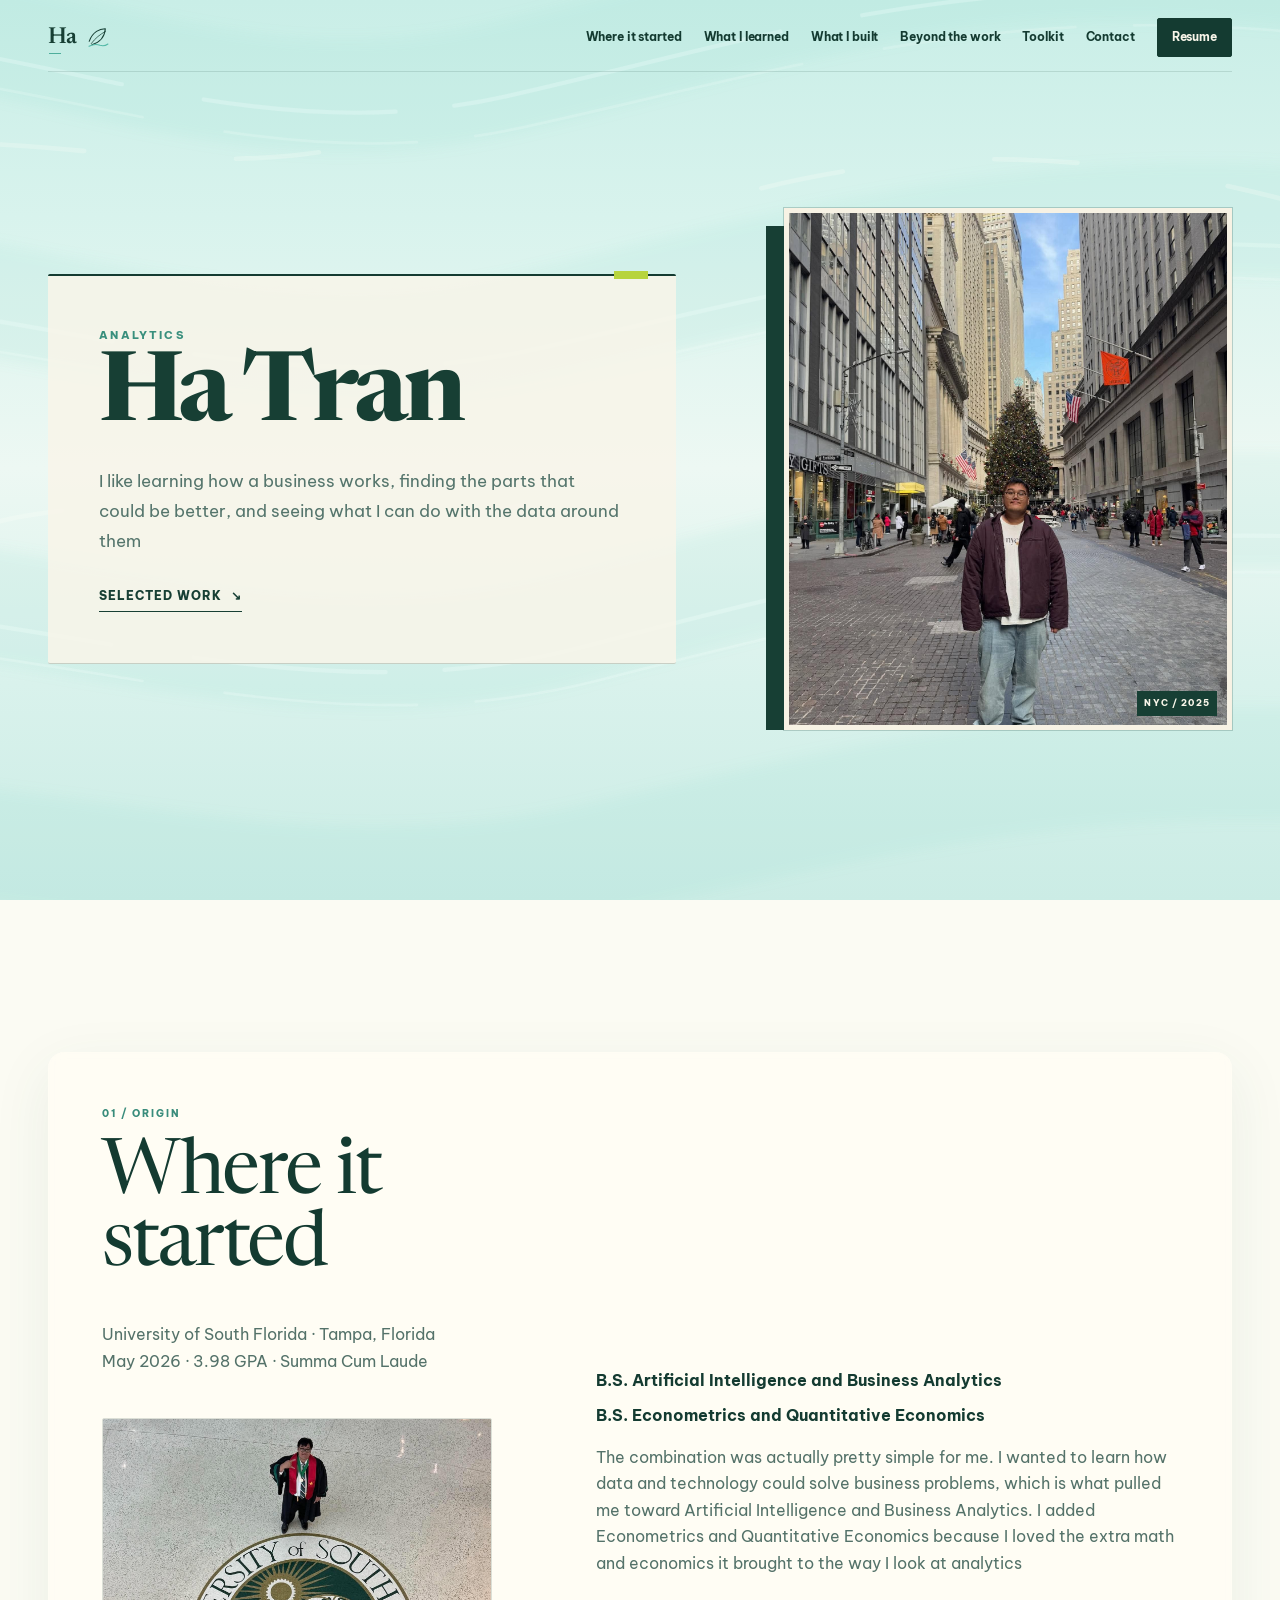
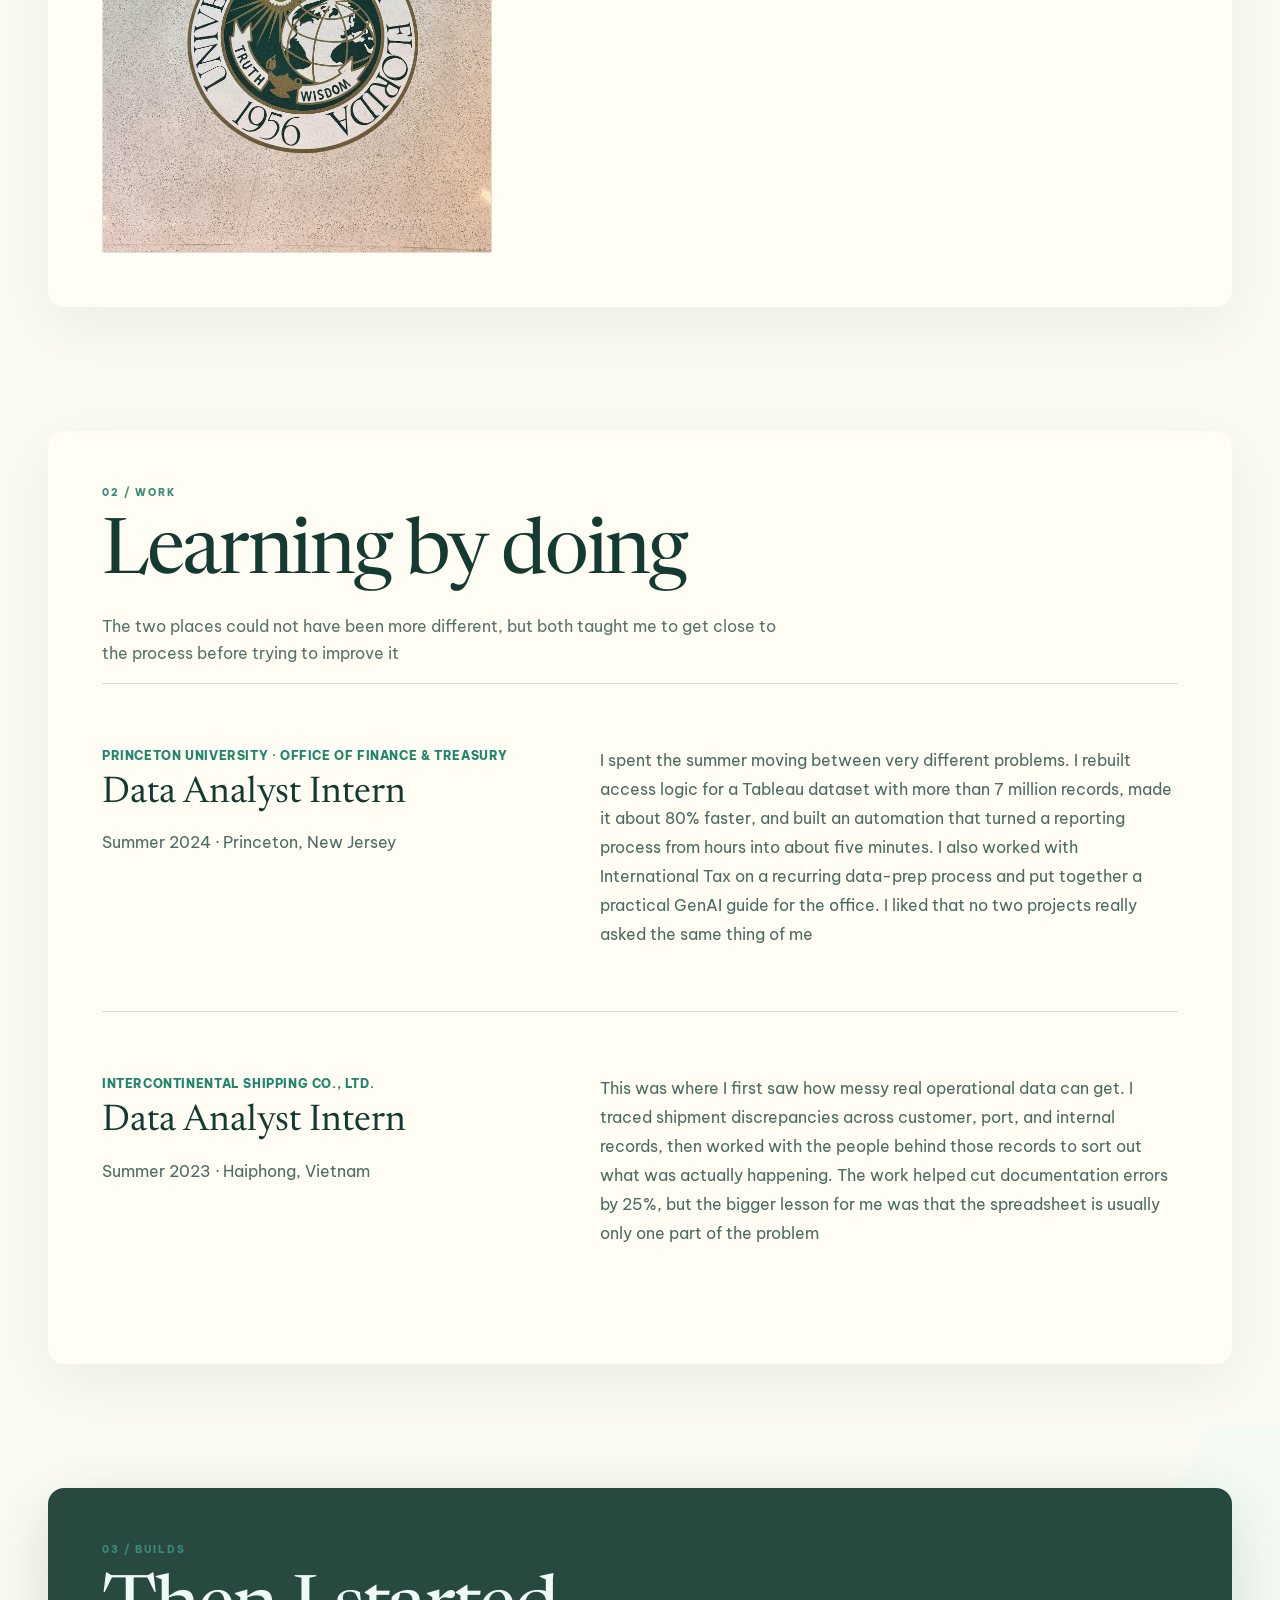
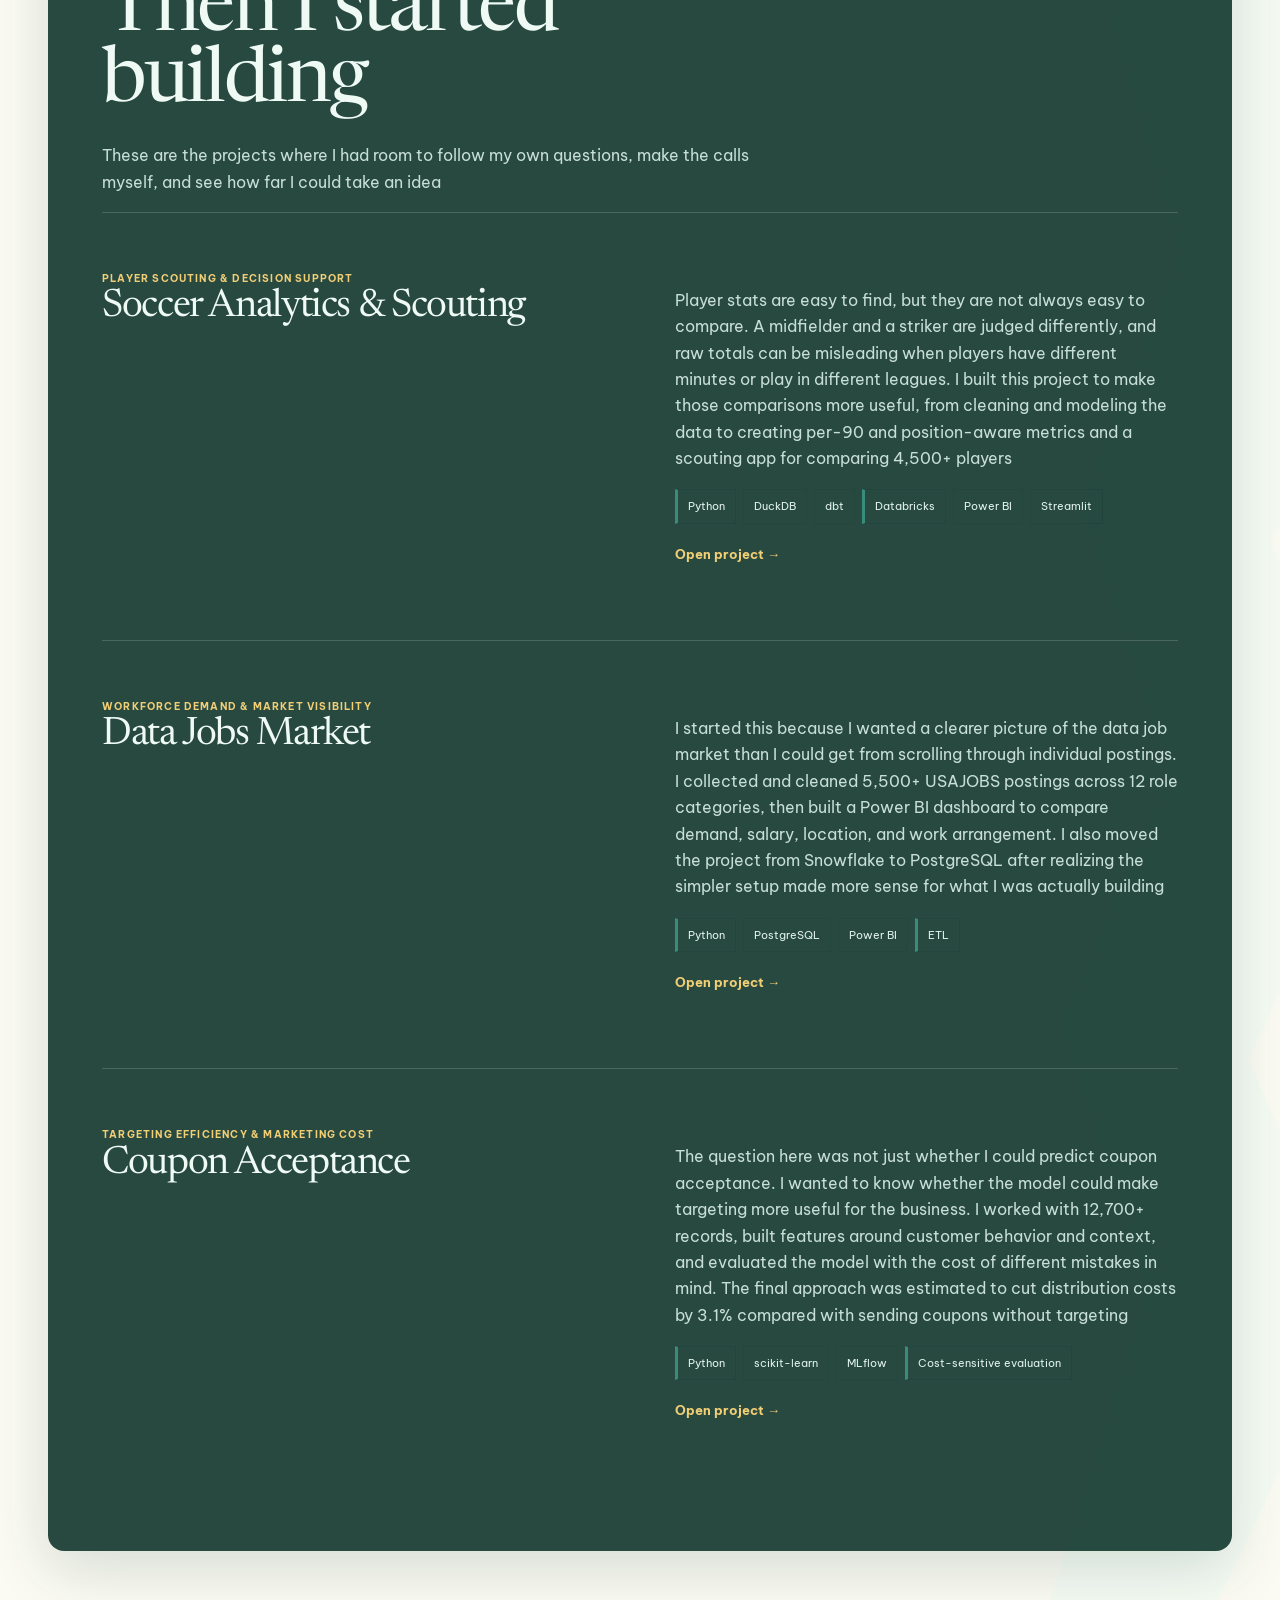
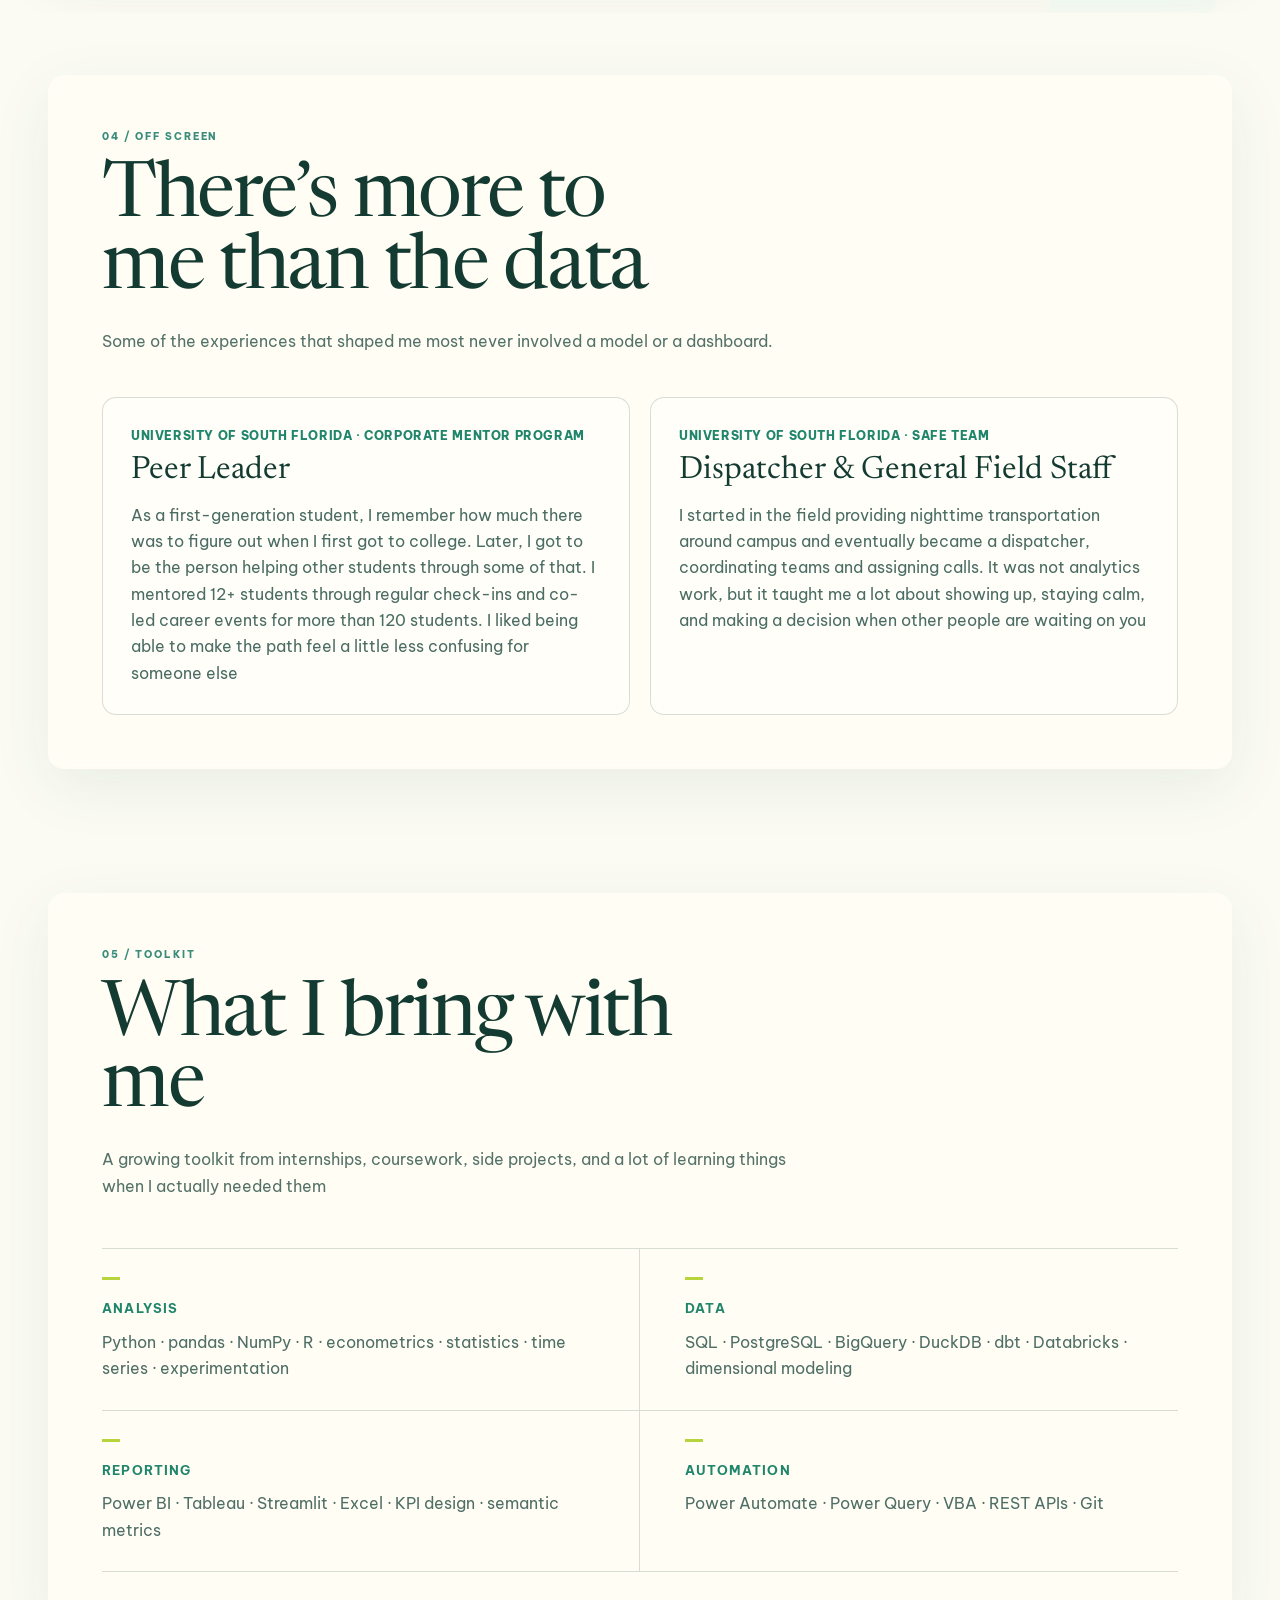
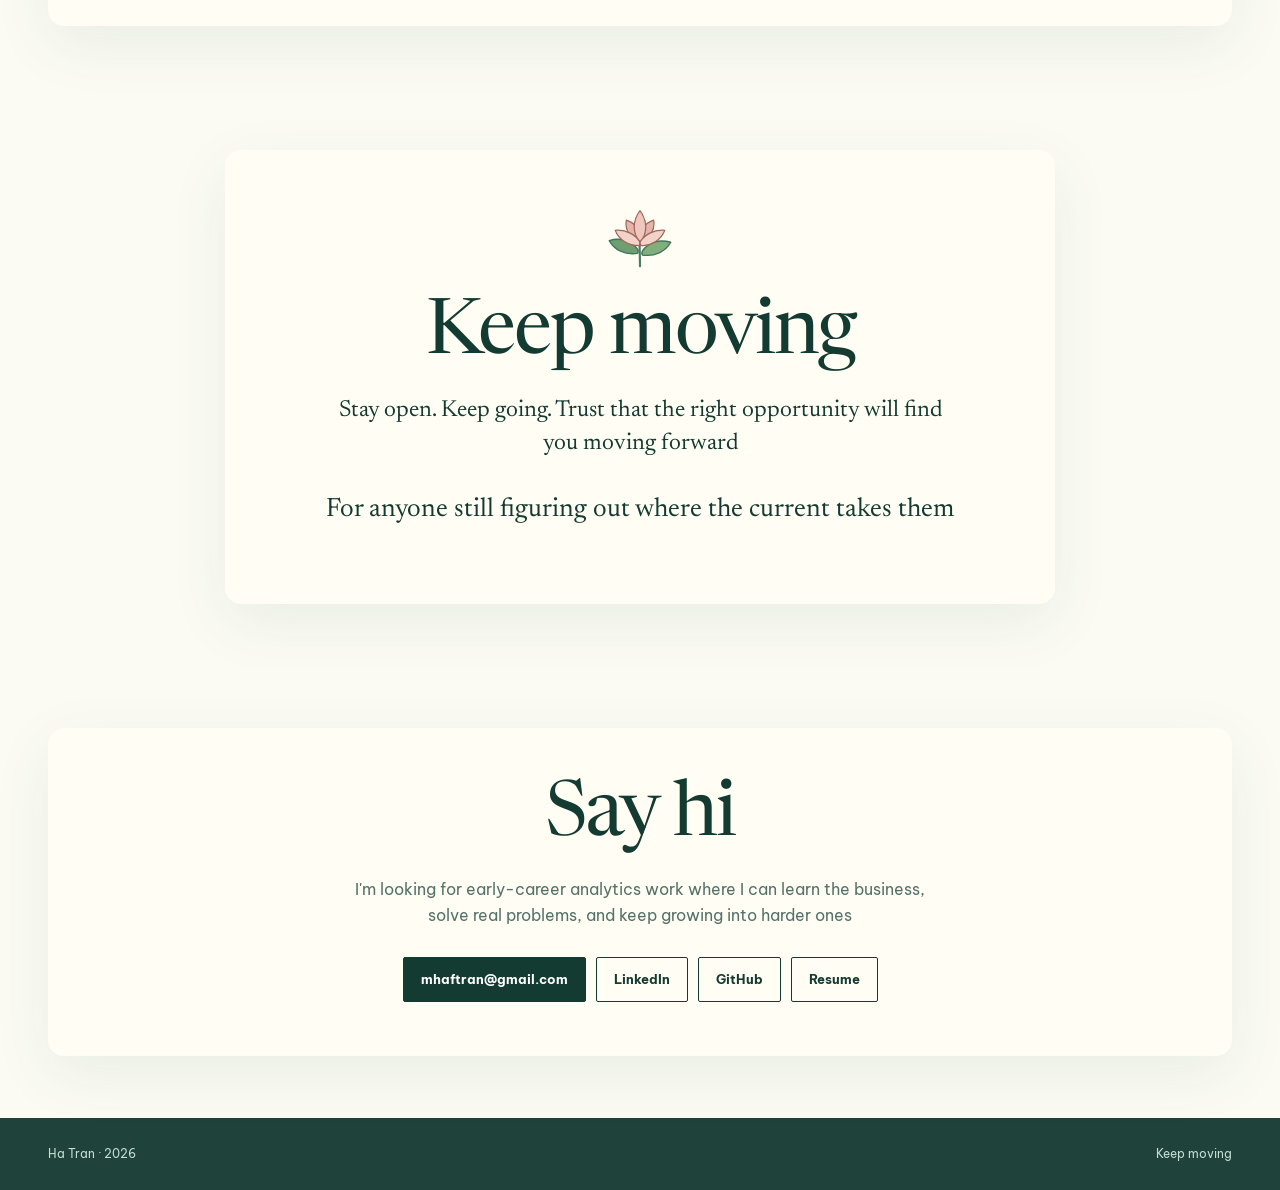
==== commit ea386e99: "Update index.html" ====
--- a/index.html
+++ b/index.html
@@ -1203,6 +1203,16 @@
   }
 }
 
+
+/* Contact alignment fix */
+.contact h2{
+  max-width:none;
+  width:100%;
+  margin-left:auto;
+  margin-right:auto;
+  text-align:center;
+}
+
 </style>
 </head>
 <body>
@@ -1246,7 +1256,7 @@
 <div class="hero-copy">
 <div class="hero-kicker">Analytics</div>
 <h1>Ha Tran</h1>
-<p>I like learning how a business works, finding the parts that could be better, and seeing what I can do with the data around them.</p>
+<p>I like learning how a business works, finding the parts that could be better, and seeing what I can do with the data around them</p>
 <a class="hero-link" href="#projects">Selected work <span aria-hidden="true">↘</span></a>
 </div>
 <figure class="hero-photo editorial-photo">
@@ -1262,7 +1272,7 @@
 
 <section class="edu" id="education"><div class="wrap edu-grid reveal">
 <div class="edu-intro">
-  <div class="section-index">01 / ORIGIN</div><h2>Where it started.</h2>
+  <div class="section-index">01 / ORIGIN</div><h2>Where it started</h2>
   <p class="quiet">University of South Florida · Tampa, Florida<br>May 2026 · 3.98 GPA · Summa Cum Laude</p>
   <figure class="education-photo">
     <img src="Graduation_image.jpg" alt="Ha Tran at the University of South Florida after graduation">
@@ -1271,13 +1281,13 @@
 <div>
   <p class="degree">B.S. Artificial Intelligence and Business Analytics</p>
   <p class="degree">B.S. Econometrics and Quantitative Economics</p>
-  <p class="quiet">The combination was actually pretty simple for me. I wanted to learn how data and technology could solve business problems, which is what pulled me toward Artificial Intelligence and Business Analytics. I added Econometrics and Quantitative Economics because I loved the extra math and economics it brought to the way I look at analytics.</p>
+  <p class="quiet">The combination was actually pretty simple for me. I wanted to learn how data and technology could solve business problems, which is what pulled me toward Artificial Intelligence and Business Analytics. I added Econometrics and Quantitative Economics because I loved the extra math and economics it brought to the way I look at analytics</p>
 </div>
 </div></section>
 
 <section class="work" id="work"><div class="wrap reveal">
-<div class="section-index">02 / WORK</div><h2>Learning by doing.</h2>
-<p class="intro">The two places could not have been more different, but both taught me to get close to the process before trying to improve it.</p>
+<div class="section-index">02 / WORK</div><h2>Learning by doing</h2>
+<p class="intro">The two places could not have been more different, but both taught me to get close to the process before trying to improve it</p>
 
 <div class="chapter story-role">
   <div>
@@ -1286,7 +1296,7 @@
     <p class="quiet">Summer 2024 · Princeton, New Jersey</p>
   </div>
   <div class="role-story">
-    <p>I spent the summer moving between very different problems. I rebuilt access logic for a Tableau dataset with more than 7 million records, made it about 80% faster, and built an automation that turned a reporting process from hours into about five minutes. I also worked with International Tax on a recurring data-prep process and put together a practical GenAI guide for the office. I liked that no two projects really asked the same thing of me.</p>
+    <p>I spent the summer moving between very different problems. I rebuilt access logic for a Tableau dataset with more than 7 million records, made it about 80% faster, and built an automation that turned a reporting process from hours into about five minutes. I also worked with International Tax on a recurring data-prep process and put together a practical GenAI guide for the office. I liked that no two projects really asked the same thing of me</p>
   </div>
 </div>
 
@@ -1297,35 +1307,35 @@
     <p class="quiet">Summer 2023 · Haiphong, Vietnam</p>
   </div>
   <div class="role-story">
-    <p>This was where I first saw how messy real operational data can get. I traced shipment discrepancies across customer, port, and internal records, then worked with the people behind those records to sort out what was actually happening. The work helped cut documentation errors by 25%, but the bigger lesson for me was that the spreadsheet is usually only one part of the problem.</p>
+    <p>This was where I first saw how messy real operational data can get. I traced shipment discrepancies across customer, port, and internal records, then worked with the people behind those records to sort out what was actually happening. The work helped cut documentation errors by 25%, but the bigger lesson for me was that the spreadsheet is usually only one part of the problem</p>
   </div>
 </div>
 </div></section>
 
 <section class="projects" id="projects"><div class="river-thread"></div><div class="wrap reveal">
-<div class="section-index">03 / BUILDS</div><h2>Then I started building.</h2><p class="intro">These are the projects where I had room to follow my own questions, make the calls myself, and see how far I could take an idea.</p>
-<div class="project"><div><div class="project-meta">Player scouting & decision support</div><h3>Soccer Analytics & Scouting</h3></div><div><p>Player stats are easy to find, but they are not always easy to compare. A midfielder and a striker are judged differently, and raw totals can be misleading when players have different minutes or play in different leagues. I built this project to make those comparisons more useful, from cleaning and modeling the data to creating per-90 and position-aware metrics and a scouting app for comparing 4,500+ players.</p><div class="tags"><span>Python</span><span>DuckDB</span><span>dbt</span><span>Databricks</span><span>Power BI</span><span>Streamlit</span></div><p><a href="https://github.com/hquantran/soccer-analytics" target="_blank">Open project →</a></p></div></div>
-<div class="project"><div><div class="project-meta">Workforce demand & market visibility</div><h3>Data Jobs Market</h3></div><div><p>I started this because I wanted a clearer picture of the data job market than I could get from scrolling through individual postings. I collected and cleaned 5,500+ USAJOBS postings across 12 role categories, then built a Power BI dashboard to compare demand, salary, location, and work arrangement. I also moved the project from Snowflake to PostgreSQL after realizing the simpler setup made more sense for what I was actually building.</p><div class="tags"><span>Python</span><span>PostgreSQL</span><span>Power BI</span><span>ETL</span></div><p><a href="https://hatranusf.github.io/Job-Market-Analysis/" target="_blank">Open project →</a></p></div></div>
-<div class="project"><div><div class="project-meta">Targeting efficiency & marketing cost</div><h3>Coupon Acceptance</h3></div><div><p>The question here was not just whether I could predict coupon acceptance. I wanted to know whether the model could make targeting more useful for the business. I worked with 12,700+ records, built features around customer behavior and context, and evaluated the model with the cost of different mistakes in mind. The final approach was estimated to cut distribution costs by 3.1% compared with sending coupons without targeting.</p><div class="tags"><span>Python</span><span>scikit-learn</span><span>MLflow</span><span>Cost-sensitive evaluation</span></div><p><a href="https://github.com/HaTranUSF/coupon-acceptance-prediction_mlops" target="_blank" rel="noopener">Open project →</a></p></div></div>
+<div class="section-index">03 / BUILDS</div><h2>Then I started building</h2><p class="intro">These are the projects where I had room to follow my own questions, make the calls myself, and see how far I could take an idea</p>
+<div class="project"><div><div class="project-meta">Player scouting & decision support</div><h3>Soccer Analytics & Scouting</h3></div><div><p>Player stats are easy to find, but they are not always easy to compare. A midfielder and a striker are judged differently, and raw totals can be misleading when players have different minutes or play in different leagues. I built this project to make those comparisons more useful, from cleaning and modeling the data to creating per-90 and position-aware metrics and a scouting app for comparing 4,500+ players</p><div class="tags"><span>Python</span><span>DuckDB</span><span>dbt</span><span>Databricks</span><span>Power BI</span><span>Streamlit</span></div><p><a href="https://github.com/hquantran/soccer-analytics" target="_blank">Open project →</a></p></div></div>
+<div class="project"><div><div class="project-meta">Workforce demand & market visibility</div><h3>Data Jobs Market</h3></div><div><p>I started this because I wanted a clearer picture of the data job market than I could get from scrolling through individual postings. I collected and cleaned 5,500+ USAJOBS postings across 12 role categories, then built a Power BI dashboard to compare demand, salary, location, and work arrangement. I also moved the project from Snowflake to PostgreSQL after realizing the simpler setup made more sense for what I was actually building</p><div class="tags"><span>Python</span><span>PostgreSQL</span><span>Power BI</span><span>ETL</span></div><p><a href="https://hatranusf.github.io/Job-Market-Analysis/" target="_blank">Open project →</a></p></div></div>
+<div class="project"><div><div class="project-meta">Targeting efficiency & marketing cost</div><h3>Coupon Acceptance</h3></div><div><p>The question here was not just whether I could predict coupon acceptance. I wanted to know whether the model could make targeting more useful for the business. I worked with 12,700+ records, built features around customer behavior and context, and evaluated the model with the cost of different mistakes in mind. The final approach was estimated to cut distribution costs by 3.1% compared with sending coupons without targeting</p><div class="tags"><span>Python</span><span>scikit-learn</span><span>MLflow</span><span>Cost-sensitive evaluation</span></div><p><a href="https://github.com/HaTranUSF/coupon-acceptance-prediction_mlops" target="_blank" rel="noopener">Open project →</a></p></div></div>
 </div></section>
 
 <section class="campus" id="campus"><div class="wrap reveal">
-<div class="campus-head"><div class="section-index">04 / OFF SCREEN</div><h2>There’s more to me than the data.</h2><p class="intro">Some of the experiences that shaped me most never involved a model or a dashboard.</p></div>
+<div class="campus-head"><div class="section-index">04 / OFF SCREEN</div><h2>There’s more to me than the data</h2><p class="intro">Some of the experiences that shaped me most never involved a model or a dashboard.</p></div>
 <div class="campus-grid">
   <article class="campus-card">
     <div class="where">University of South Florida · Corporate Mentor Program</div>
     <h3>Peer Leader</h3>
-    <p>As a first-generation student, I remember how much there was to figure out when I first got to college. Later, I got to be the person helping other students through some of that. I mentored 12+ students through regular check-ins and co-led career events for more than 120 students. I liked being able to make the path feel a little less confusing for someone else.</p>
+    <p>As a first-generation student, I remember how much there was to figure out when I first got to college. Later, I got to be the person helping other students through some of that. I mentored 12+ students through regular check-ins and co-led career events for more than 120 students. I liked being able to make the path feel a little less confusing for someone else</p>
   
 </article>
   <article class="campus-card">
     <div class="where">University of South Florida · SAFE Team</div>
     <h3>Dispatcher & General Field Staff</h3>
-    <p>I started in the field providing nighttime transportation around campus and eventually became a dispatcher, coordinating teams and assigning calls. It was not analytics work, but it taught me a lot about showing up, staying calm, and making a decision when other people are waiting on you.</p>
+    <p>I started in the field providing nighttime transportation around campus and eventually became a dispatcher, coordinating teams and assigning calls. It was not analytics work, but it taught me a lot about showing up, staying calm, and making a decision when other people are waiting on you</p>
   </article>
 </div></div></section>
 
-<section class="toolkit" id="skills"><div class="wrap reveal"><div class="section-index">05 / TOOLKIT</div><h2>What I bring with me.</h2><p class="intro">A growing toolkit from internships, coursework, side projects, and a lot of learning things when I actually needed them.</p>
+<section class="toolkit" id="skills"><div class="wrap reveal"><div class="section-index">05 / TOOLKIT</div><h2>What I bring with me</h2><p class="intro">A growing toolkit from internships, coursework, side projects, and a lot of learning things when I actually needed them</p>
 <div class="tool-grid"><div class="tool"><h3>Analysis</h3><p>Python · pandas · NumPy · R · econometrics · statistics · time series · experimentation</p></div><div class="tool"><h3>Data</h3><p>SQL · PostgreSQL · BigQuery · DuckDB · dbt · Databricks · dimensional modeling</p></div><div class="tool"><h3>Reporting</h3><p>Power BI · Tableau · Streamlit · Excel · KPI design · semantic metrics</p></div><div class="tool"><h3>Automation</h3><p>Power Automate · Power Query · VBA · REST APIs · Git</p></div></div>
 </div></section>
 
@@ -1352,13 +1362,13 @@
           <path class="petal petal-front-right" d="M49 48 C62 48 73 41 77 30 C64 29 53 35 48 44Z"/>
         </svg>
       </div>
-      <h2>Keep moving.</h2>
-      <p class="river-reminder">Stay open. Keep going. Trust that the right opportunity will find you moving forward.</p>
-      <p class="wish">For anyone still figuring out where the current takes them.</p>
+      <h2>Keep moving</h2>
+      <p class="river-reminder">Stay open. Keep going. Trust that the right opportunity will find you moving forward</p>
+      <p class="wish">For anyone still figuring out where the current takes them</p>
     </div></section>
 
-<section class="contact" id="contact"><div class="wrap reveal"><h2>Say hi.</h2><p>I'm looking for early-career analytics work where I can learn the business, solve real problems, and keep growing into harder ones.</p><div class="actions"><a class="btn dark" href="mailto:mhaftran@gmail.com">mhaftran@gmail.com</a><a class="btn" href="https://www.linkedin.com/in/mhatran" target="_blank">LinkedIn</a><a class="btn" href="https://github.com/HaTranUSF" target="_blank">GitHub</a><a class="btn" href="Resume_Ha_Tran_.pdf" download>Resume</a></div></div></section>
-<footer><div class="wrap"><span>Ha Tran · 2026</span><span>Keep moving.</span></div></footer>
+<section class="contact" id="contact"><div class="wrap reveal"><h2>Say hi</h2><p>I'm looking for early-career analytics work where I can learn the business, solve real problems, and keep growing into harder ones</p><div class="actions"><a class="btn dark" href="mailto:mhaftran@gmail.com">mhaftran@gmail.com</a><a class="btn" href="https://www.linkedin.com/in/mhatran" target="_blank">LinkedIn</a><a class="btn" href="https://github.com/HaTranUSF" target="_blank">GitHub</a><a class="btn" href="Resume_Ha_Tran_.pdf" download>Resume</a></div></div></section>
+<footer><div class="wrap"><span>Ha Tran · 2026</span><span>Keep moving</span></div></footer>
 <script>
 const nav=document.getElementById('nav');addEventListener('scroll',()=>nav.classList.toggle('on',scrollY>18));
 const io=new IntersectionObserver(es=>es.forEach(e=>{if(e.isIntersecting)e.target.classList.add('in')}),{threshold:.1});
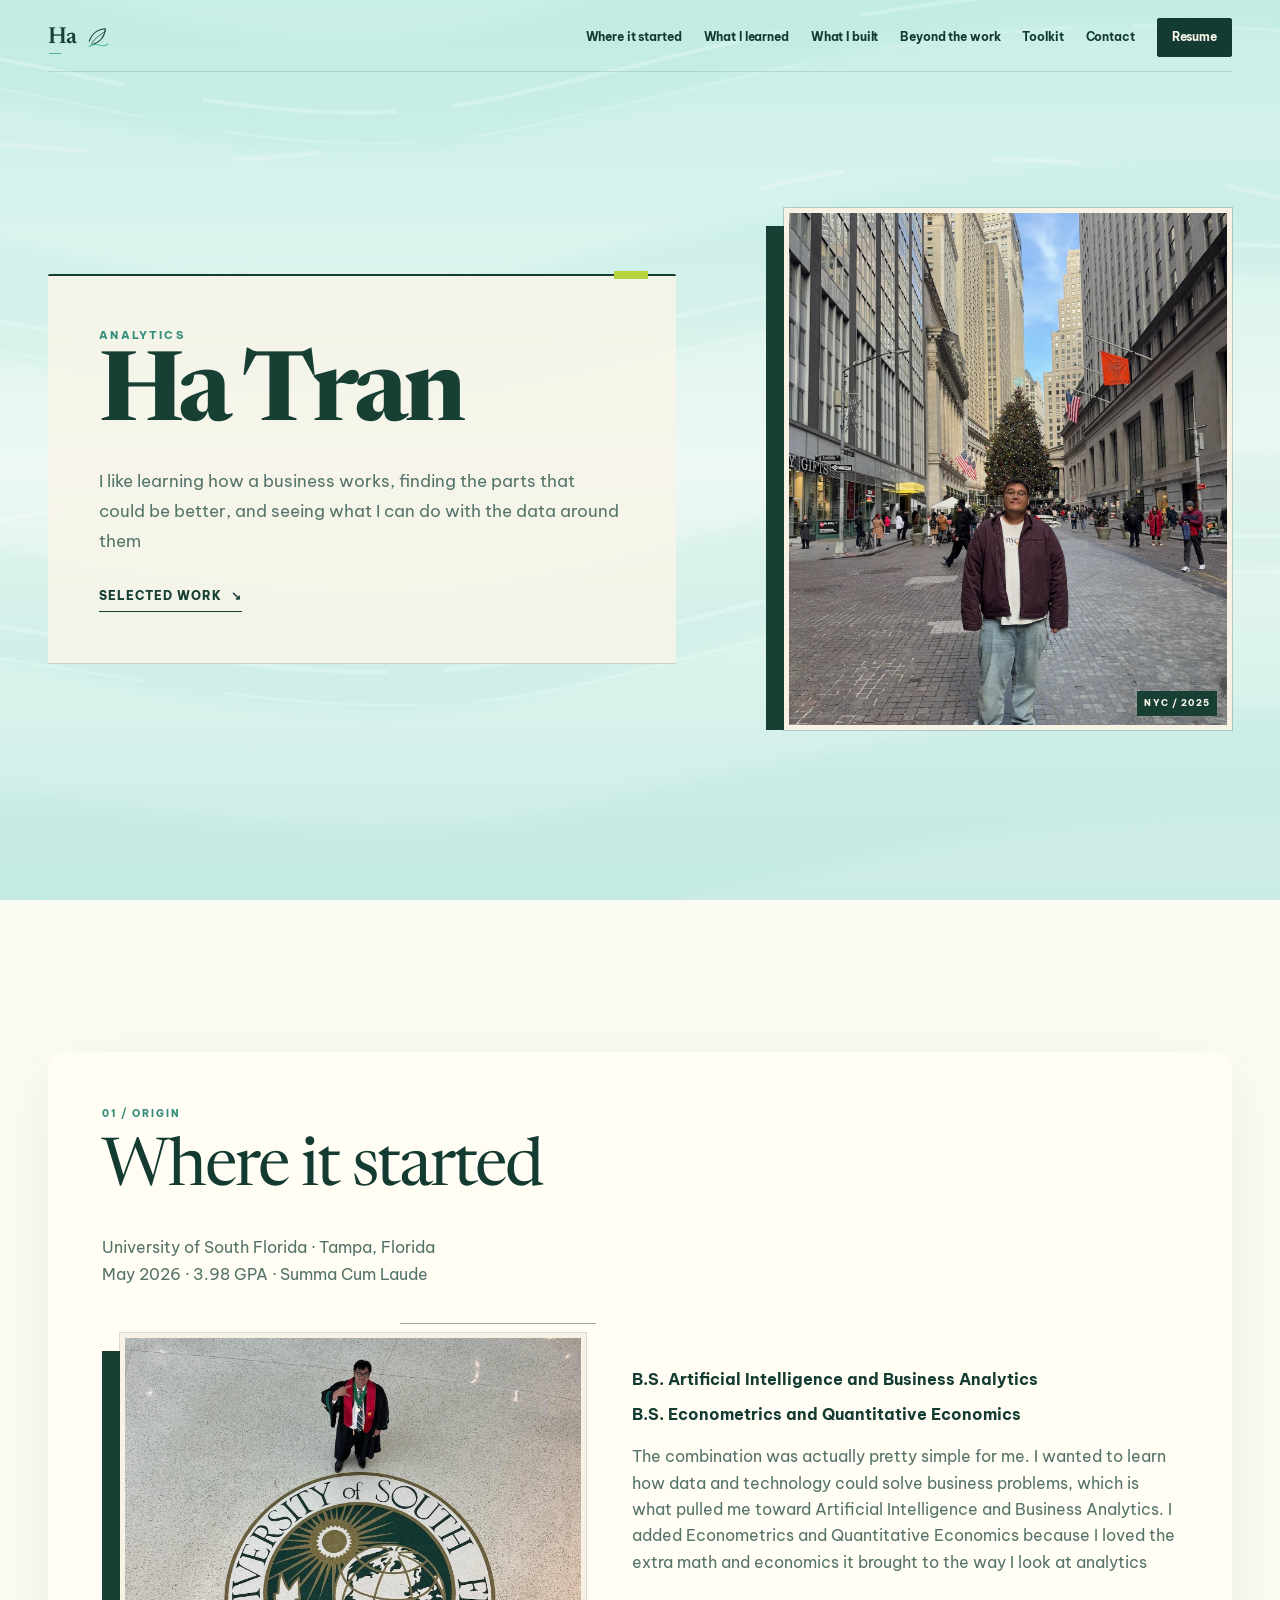
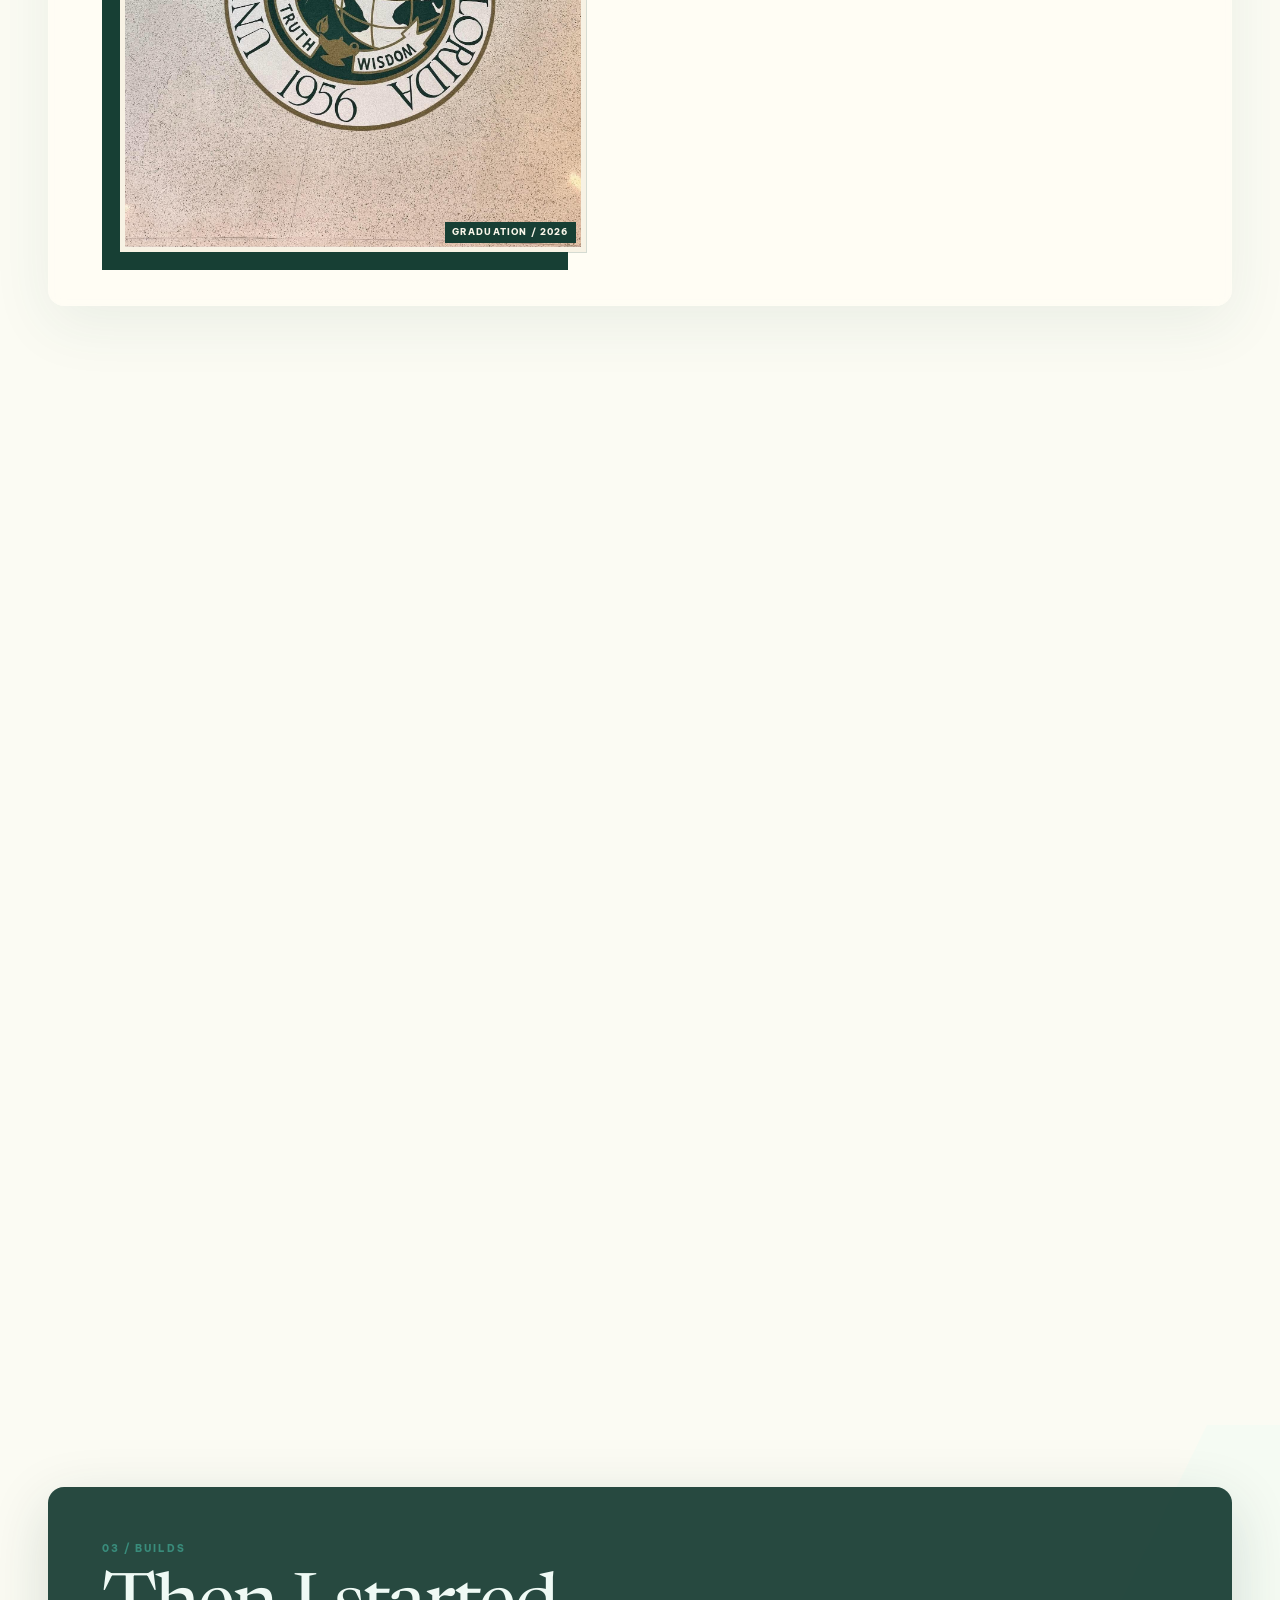
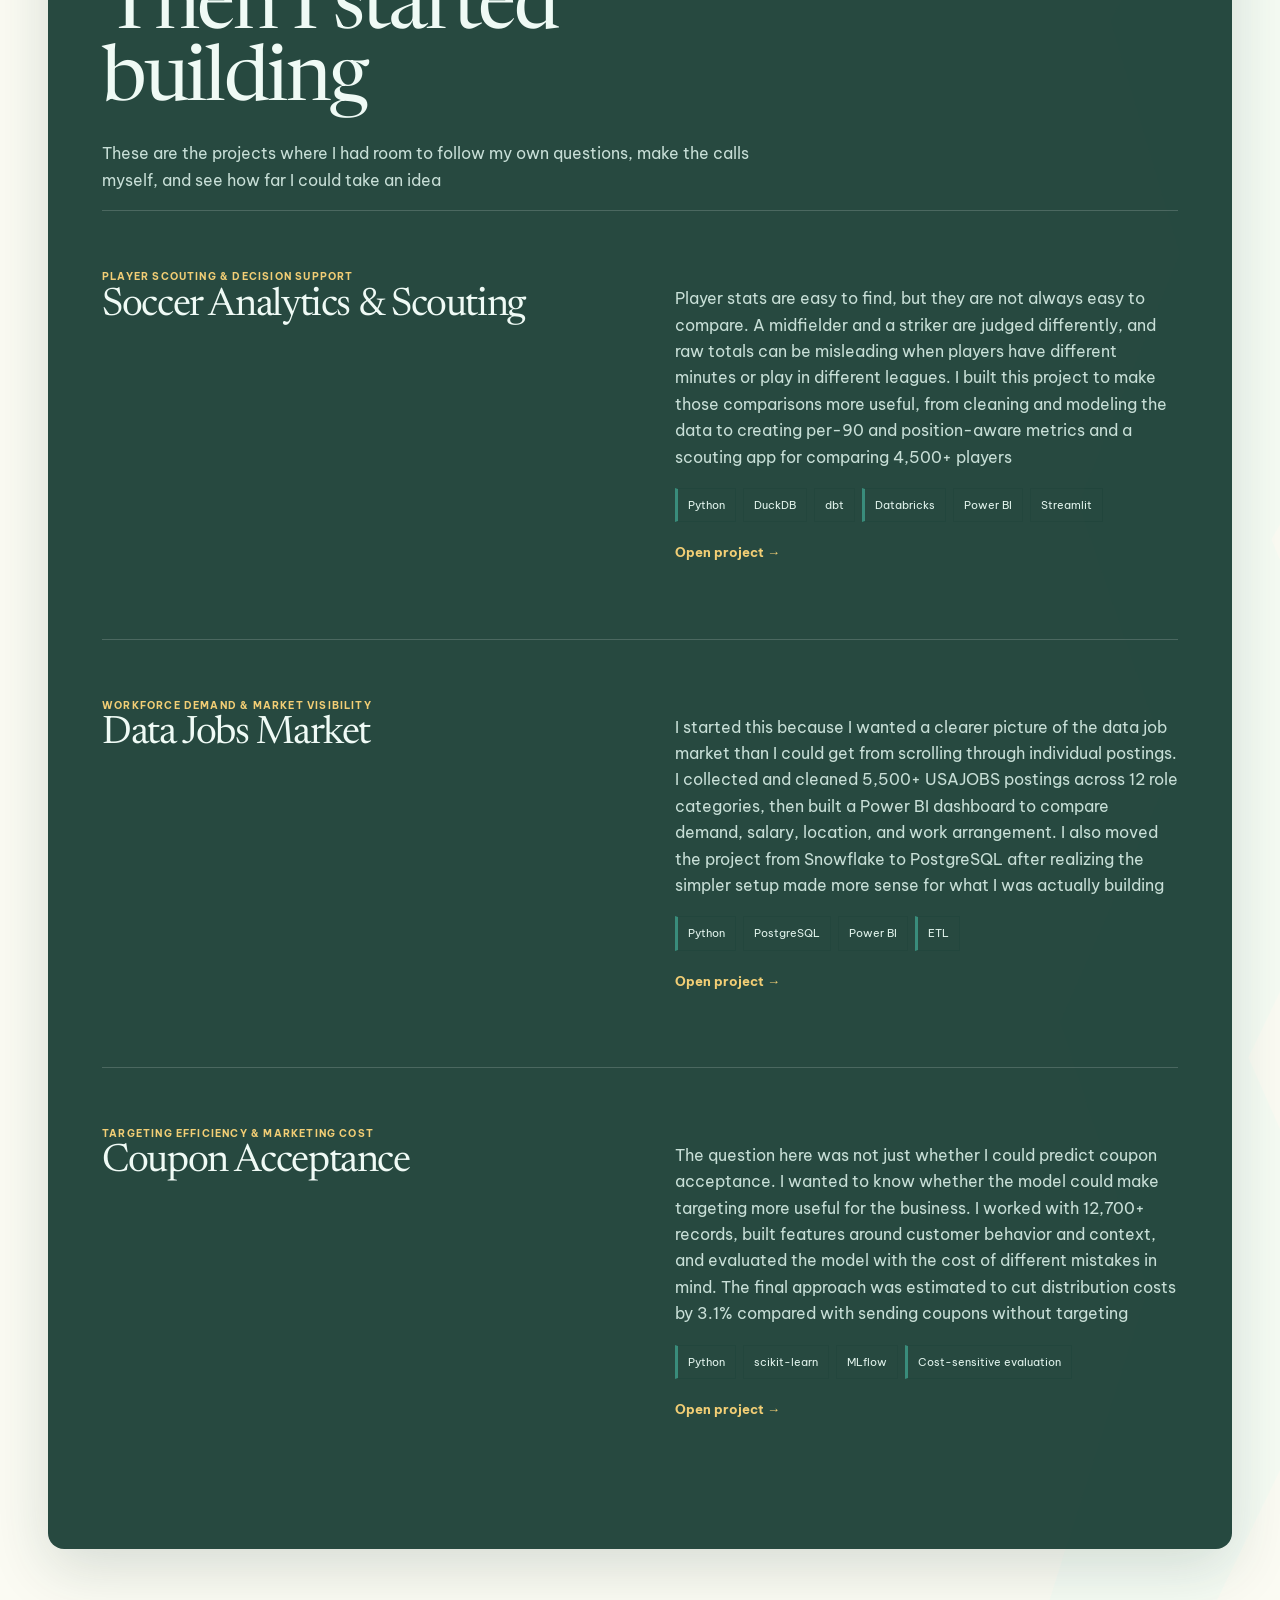
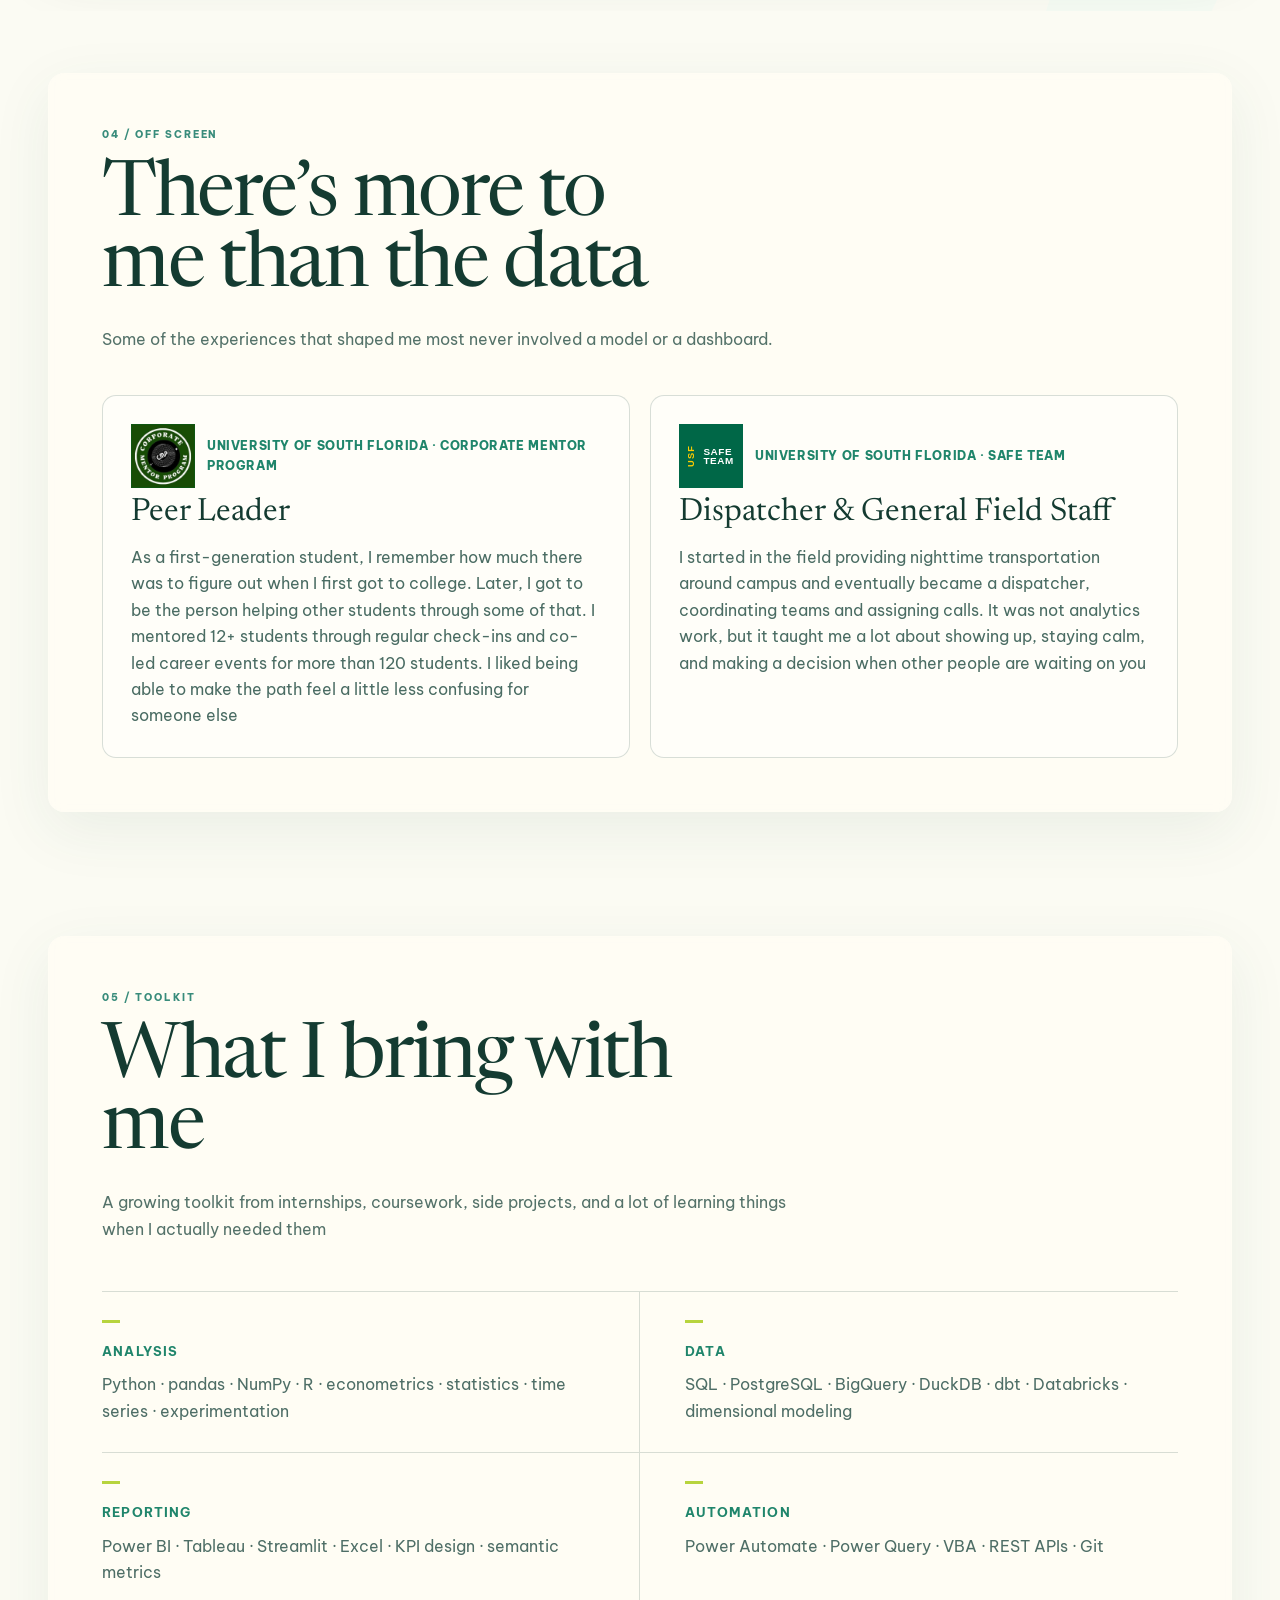
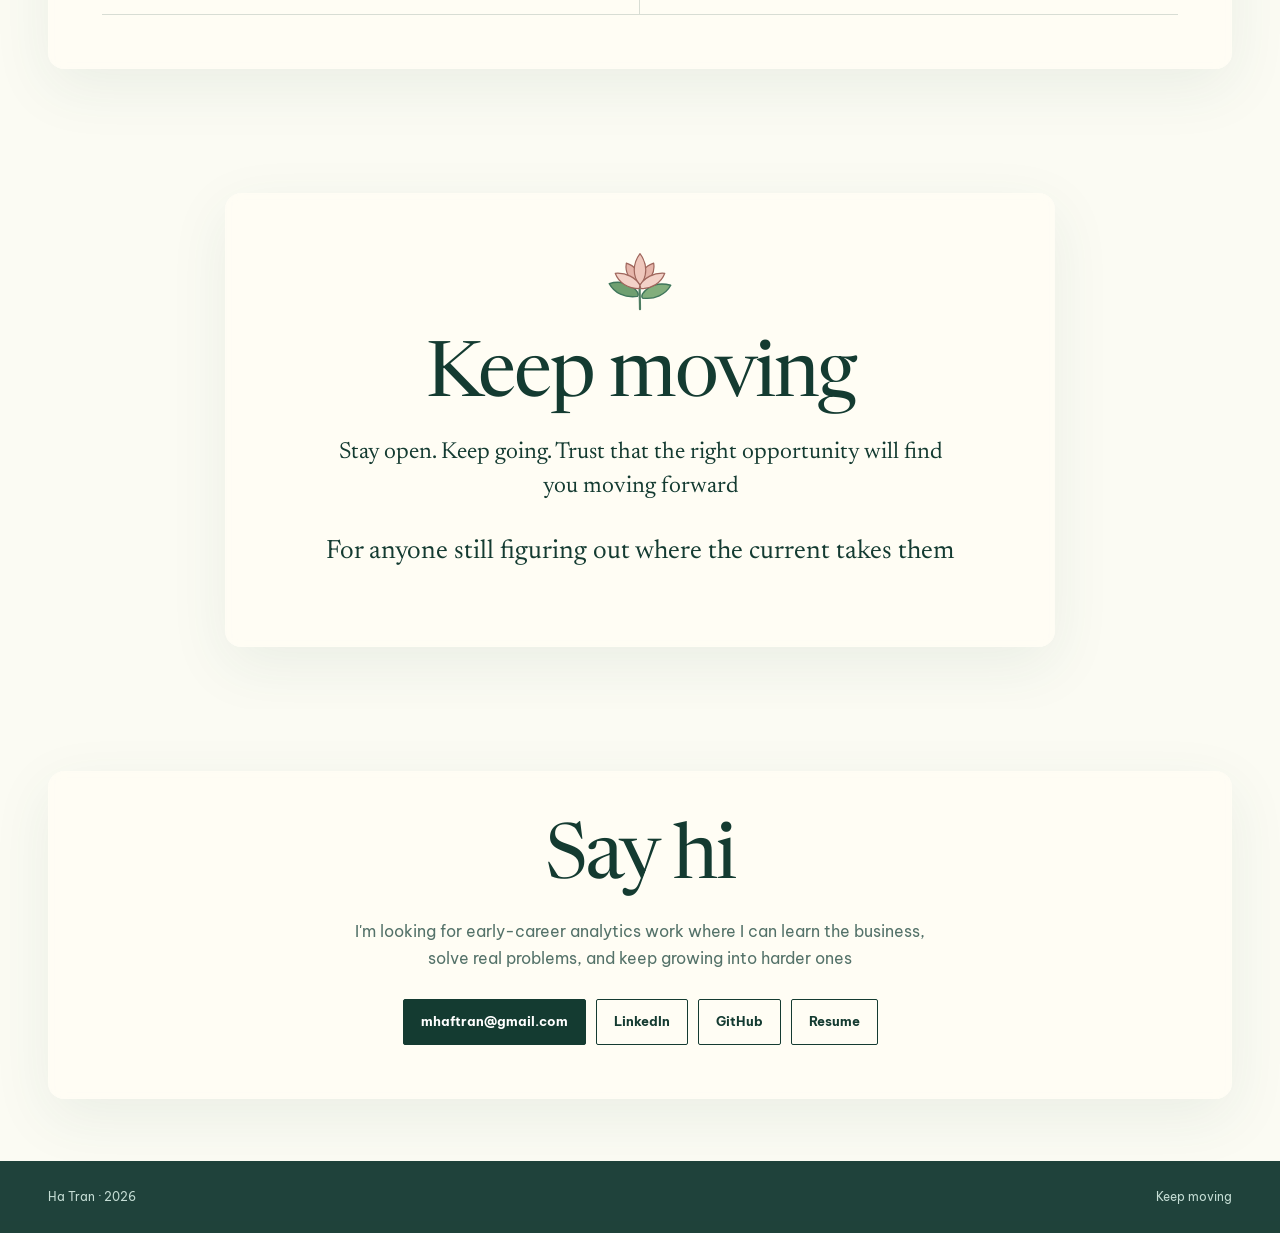
==== commit 6f6d63f8: "Update index.html" ====
--- a/index.html
+++ b/index.html
@@ -1213,6 +1213,350 @@
   text-align:center;
 }
 
+
+/* ===== Education composition polish ===== */
+.edu .edu-grid{
+  grid-template-columns:minmax(420px,.92fr) minmax(500px,1.08fr)!important;
+  align-items:center!important;
+  gap:clamp(48px,5vw,86px)!important;
+}
+.edu-intro{min-width:0}
+.edu h2{
+  max-width:none!important;
+  white-space:nowrap;
+  font-size:clamp(3.8rem,5.2vw,6rem);
+  line-height:.9;
+  margin-bottom:18px;
+}
+.edu-intro > .quiet{margin-bottom:24px}
+.education-photo{
+  position:relative!important;
+  width:min(100%,520px)!important;
+  margin:22px 0 0 18px!important;
+  aspect-ratio:4/4.25!important;
+  overflow:visible!important;
+  border:0!important;
+  background:transparent!important;
+}
+.education-photo::before{
+  content:"";
+  position:absolute;
+  z-index:0;
+  left:-18px;
+  top:18px;
+  width:100%;
+  height:100%;
+  background:#173f34;
+  transition:transform .24s ease,background-color .24s ease;
+}
+.education-photo::after{
+  content:"";
+  position:absolute;
+  z-index:2;
+  right:-10px;
+  top:-10px;
+  width:42%;
+  height:1px;
+  background:rgba(23,63,52,.42);
+}
+.education-photo img{
+  position:relative!important;
+  z-index:1!important;
+  width:100%!important;
+  height:100%!important;
+  display:block!important;
+  object-fit:cover!important;
+  object-position:50% 24%!important;
+  border:5px solid #f7f2e4!important;
+  outline:1px solid rgba(23,63,52,.18);
+  border-radius:0!important;
+}
+@media(hover:hover){
+  .education-photo:hover{transform:translateY(-3px)!important}
+  .education-photo:hover::before{
+    transform:translate(-3px,3px);
+    background:#1d5648;
+  }
+}
+@media(max-width:1100px){
+  .edu .edu-grid{
+    grid-template-columns:minmax(330px,.9fr) minmax(0,1.1fr)!important;
+    gap:42px!important;
+  }
+  .edu h2{font-size:clamp(3.4rem,6vw,5rem)}
+  .education-photo{width:min(100%,470px)!important}
+}
+@media(max-width:860px){
+  .edu .edu-grid{grid-template-columns:1fr!important;gap:34px!important}
+  .edu h2{white-space:normal;font-size:clamp(3.2rem,12vw,5rem)}
+  .education-photo{
+    width:min(calc(100% - 18px),470px)!important;
+    margin-left:18px!important;
+  }
+}
+@media(max-width:520px){
+  .education-photo{
+    aspect-ratio:4/4.45!important;
+    width:calc(100% - 14px)!important;
+    margin-left:14px!important;
+  }
+  .education-photo::before{left:-14px;top:14px}
+  .education-photo::after{display:none}
+}
+
+
+/* Graduation photo label, echoing the NYC / 2025 detail */
+.education-photo .graduation-stamp{
+  position:absolute;
+  z-index:3;
+  right:14px;
+  bottom:14px;
+  padding:7px 9px 6px;
+  background:#f7f2e4;
+  color:#173f34;
+  border:1px solid rgba(23,63,52,.22);
+  font-size:.68rem;
+  font-weight:700;
+  letter-spacing:.14em;
+  line-height:1;
+  text-transform:uppercase;
+  pointer-events:none;
+}
+@media(max-width:520px){
+  .education-photo .graduation-stamp{
+    right:10px;
+    bottom:10px;
+    font-size:.62rem;
+  }
+}
+
+
+/* ===== Graduation stamp: match NYC / 2025 ===== */
+.education-photo .graduation-stamp{
+  right:10px!important;
+  bottom:9px!important;
+  padding:5px 7px!important;
+  background:#173f34!important;
+  color:#f8f5e9!important;
+  border:0!important;
+  font-size:.56rem!important;
+  font-weight:800!important;
+  letter-spacing:.13em!important;
+  line-height:1.2!important;
+}
+
+/* ===== Small identity marks for work + off-screen sections ===== */
+.identity-line{
+  display:flex;
+  align-items:center;
+  gap:12px;
+  margin-bottom:8px;
+}
+.identity-line .where{margin:0}
+.org-mark{
+  width:42px;
+  height:42px;
+  flex:0 0 42px;
+  display:grid;
+  place-items:center;
+  border:1px solid rgba(23,63,52,.20);
+  background:#f8f5e9;
+  font-size:.72rem;
+  font-weight:800;
+  letter-spacing:-.02em;
+  line-height:1;
+  transition:transform .2s ease,border-color .2s ease;
+}
+.org-mark.princeton{
+  background:#ff8f00;
+  color:#111;
+  border-color:#ff8f00;
+  font-family:Georgia,serif;
+  font-size:1.25rem;
+}
+.org-mark.isc{
+  background:#173f34;
+  color:#f8f5e9;
+  letter-spacing:.08em;
+}
+.org-mark.usf{
+  background:#006747;
+  color:#ffcc00;
+  border-color:#006747;
+  font-size:.68rem;
+  letter-spacing:.04em;
+}
+@media(hover:hover){
+  .chapter:hover .org-mark,
+  .campus-card:hover .org-mark{transform:translateY(-2px)}
+}
+@media(max-width:520px){
+  .org-mark{width:38px;height:38px;flex-basis:38px}
+  .identity-line{gap:10px}
+}
+
+
+/* ===== Real organization marks ===== */
+.org-mark.logo-image{
+  width:58px;
+  height:58px;
+  flex:0 0 58px;
+  padding:7px;
+  background:#fbf8ee;
+  border:1px solid rgba(23,63,52,.16);
+  overflow:hidden;
+}
+.org-mark.logo-image img{
+  width:100%;
+  height:100%;
+  display:block;
+  object-fit:contain;
+}
+.org-mark.logo-image.princeton-logo{
+  background:#f58025;
+  border-color:#f58025;
+  padding:8px;
+}
+.org-mark.logo-image.princeton-logo img{
+  filter:none;
+}
+.org-mark.logo-image.usf-logo{
+  width:86px;
+  flex-basis:86px;
+  padding:9px 8px;
+  background:#fbf8ee;
+}
+.org-mark.isc-brand{
+  width:72px;
+  height:58px;
+  flex:0 0 72px;
+  padding:0;
+  border:1px solid rgba(23,63,52,.18);
+  background:#fff;
+  overflow:hidden;
+  display:grid;
+  place-items:center;
+}
+.isc-brand-inner{
+  width:100%;
+  height:100%;
+  display:grid;
+  grid-template-rows:1fr auto;
+  align-items:center;
+  justify-items:center;
+  padding:7px 5px 5px;
+}
+.isc-ship{
+  width:38px;
+  height:17px;
+  position:relative;
+}
+.isc-ship::before{
+  content:"";
+  position:absolute;
+  left:2px; right:2px; bottom:1px;
+  height:7px;
+  background:#173f34;
+  clip-path:polygon(0 0,100% 0,83% 100%,18% 100%);
+}
+.isc-ship::after{
+  content:"";
+  position:absolute;
+  left:12px; top:0;
+  width:17px; height:8px;
+  border-left:3px solid #173f34;
+  border-bottom:3px solid #173f34;
+}
+.isc-brand-text{
+  color:#173f34;
+  font-size:.48rem;
+  font-weight:900;
+  letter-spacing:.08em;
+  line-height:1;
+}
+@media(max-width:520px){
+  .org-mark.logo-image{width:50px;height:50px;flex-basis:50px}
+  .org-mark.logo-image.usf-logo{width:76px;flex-basis:76px}
+  .org-mark.isc-brand{width:64px;height:50px;flex-basis:64px}
+}
+
+
+/* Bull-U treatment for OFF SCREEN affiliations */
+.org-mark.logo-image.bull-u-logo{
+  width:58px!important;
+  height:58px!important;
+  flex:0 0 58px!important;
+  padding:6px!important;
+  background:#fbf8ee!important;
+  border:1px solid rgba(23,63,52,.16)!important;
+}
+.org-mark.logo-image.bull-u-logo img{
+  width:100%!important;
+  height:100%!important;
+  object-fit:contain!important;
+}
+@media(max-width:520px){
+  .org-mark.logo-image.bull-u-logo{
+    width:50px!important;
+    height:50px!important;
+    flex-basis:50px!important;
+  }
+}
+
+
+/* ===== OFF SCREEN organization identities ===== */
+.org-mark.logo-image.cmp-logo{
+  width:64px!important;
+  height:64px!important;
+  flex:0 0 64px!important;
+  padding:0!important;
+  overflow:hidden!important;
+  background:#0e5b0b!important;
+  border:1px solid rgba(23,63,52,.18)!important;
+}
+.org-mark.logo-image.cmp-logo img{
+  width:100%!important;
+  height:100%!important;
+  object-fit:cover!important;
+  display:block!important;
+}
+.org-mark.safe-team-mark{
+  width:64px!important;
+  height:64px!important;
+  flex:0 0 64px!important;
+  padding:7px 8px!important;
+  background:#006747!important;
+  color:#fff!important;
+  border:0!important;
+  display:grid!important;
+  grid-template-columns:auto 1fr;
+  align-items:center;
+  gap:6px;
+}
+.safe-usf{
+  color:#ffcc00;
+  font-size:.58rem;
+  font-weight:900;
+  writing-mode:vertical-rl;
+  transform:rotate(180deg);
+  letter-spacing:.12em;
+}
+.safe-name{
+  font-size:.62rem;
+  line-height:.92;
+  font-weight:900;
+  letter-spacing:.06em;
+  text-align:left;
+}
+@media(max-width:520px){
+  .org-mark.logo-image.cmp-logo,
+  .org-mark.safe-team-mark{
+    width:56px!important;
+    height:56px!important;
+    flex-basis:56px!important;
+  }
+}
+
 </style>
 </head>
 <body>
@@ -1276,6 +1620,7 @@
   <p class="quiet">University of South Florida · Tampa, Florida<br>May 2026 · 3.98 GPA · Summa Cum Laude</p>
   <figure class="education-photo">
     <img src="Graduation_image.jpg" alt="Ha Tran at the University of South Florida after graduation">
+    <span class="graduation-stamp" aria-hidden="true">GRADUATION / 2026</span>
   </figure>
 </div>
 <div>
@@ -1291,7 +1636,7 @@
 
 <div class="chapter story-role">
   <div>
-    <div class="where">Princeton University · Office of Finance & Treasury</div>
+    <div class="identity-line"><span class="org-mark logo-image princeton-logo" aria-hidden="true"><img src="https://upload.wikimedia.org/wikipedia/commons/a/ae/Princeton_University_Shield.svg" alt=""></span><div class="where">Princeton University · Office of Finance & Treasury</div></div>
     <h3>Data Analyst Intern</h3>
     <p class="quiet">Summer 2024 · Princeton, New Jersey</p>
   </div>
@@ -1302,7 +1647,9 @@
 
 <div class="chapter story-role">
   <div>
-    <div class="where">Intercontinental Shipping Co., Ltd.</div>
+    <div class="identity-line"><span class="org-mark isc-brand" aria-hidden="true">
+      <span class="isc-brand-inner"><span class="isc-ship"></span><span class="isc-brand-text">ISC</span></span>
+    </span><div class="where">Intercontinental Shipping Co., Ltd.</div></div>
     <h3>Data Analyst Intern</h3>
     <p class="quiet">Summer 2023 · Haiphong, Vietnam</p>
   </div>
@@ -1323,13 +1670,13 @@
 <div class="campus-head"><div class="section-index">04 / OFF SCREEN</div><h2>There’s more to me than the data</h2><p class="intro">Some of the experiences that shaped me most never involved a model or a dashboard.</p></div>
 <div class="campus-grid">
   <article class="campus-card">
-    <div class="where">University of South Florida · Corporate Mentor Program</div>
+    <div class="identity-line"><span class="org-mark logo-image cmp-logo" aria-hidden="true"><img src="[data-uri]" alt=""></span><div class="where">University of South Florida · Corporate Mentor Program</div></div>
     <h3>Peer Leader</h3>
     <p>As a first-generation student, I remember how much there was to figure out when I first got to college. Later, I got to be the person helping other students through some of that. I mentored 12+ students through regular check-ins and co-led career events for more than 120 students. I liked being able to make the path feel a little less confusing for someone else</p>
   
 </article>
   <article class="campus-card">
-    <div class="where">University of South Florida · SAFE Team</div>
+    <div class="identity-line"><span class="org-mark safe-team-mark" aria-hidden="true"><span class="safe-usf">USF</span><span class="safe-name">SAFE<br>TEAM</span></span><div class="where">University of South Florida · SAFE Team</div></div>
     <h3>Dispatcher & General Field Staff</h3>
     <p>I started in the field providing nighttime transportation around campus and eventually became a dispatcher, coordinating teams and assigning calls. It was not analytics work, but it taught me a lot about showing up, staying calm, and making a decision when other people are waiting on you</p>
   </article>
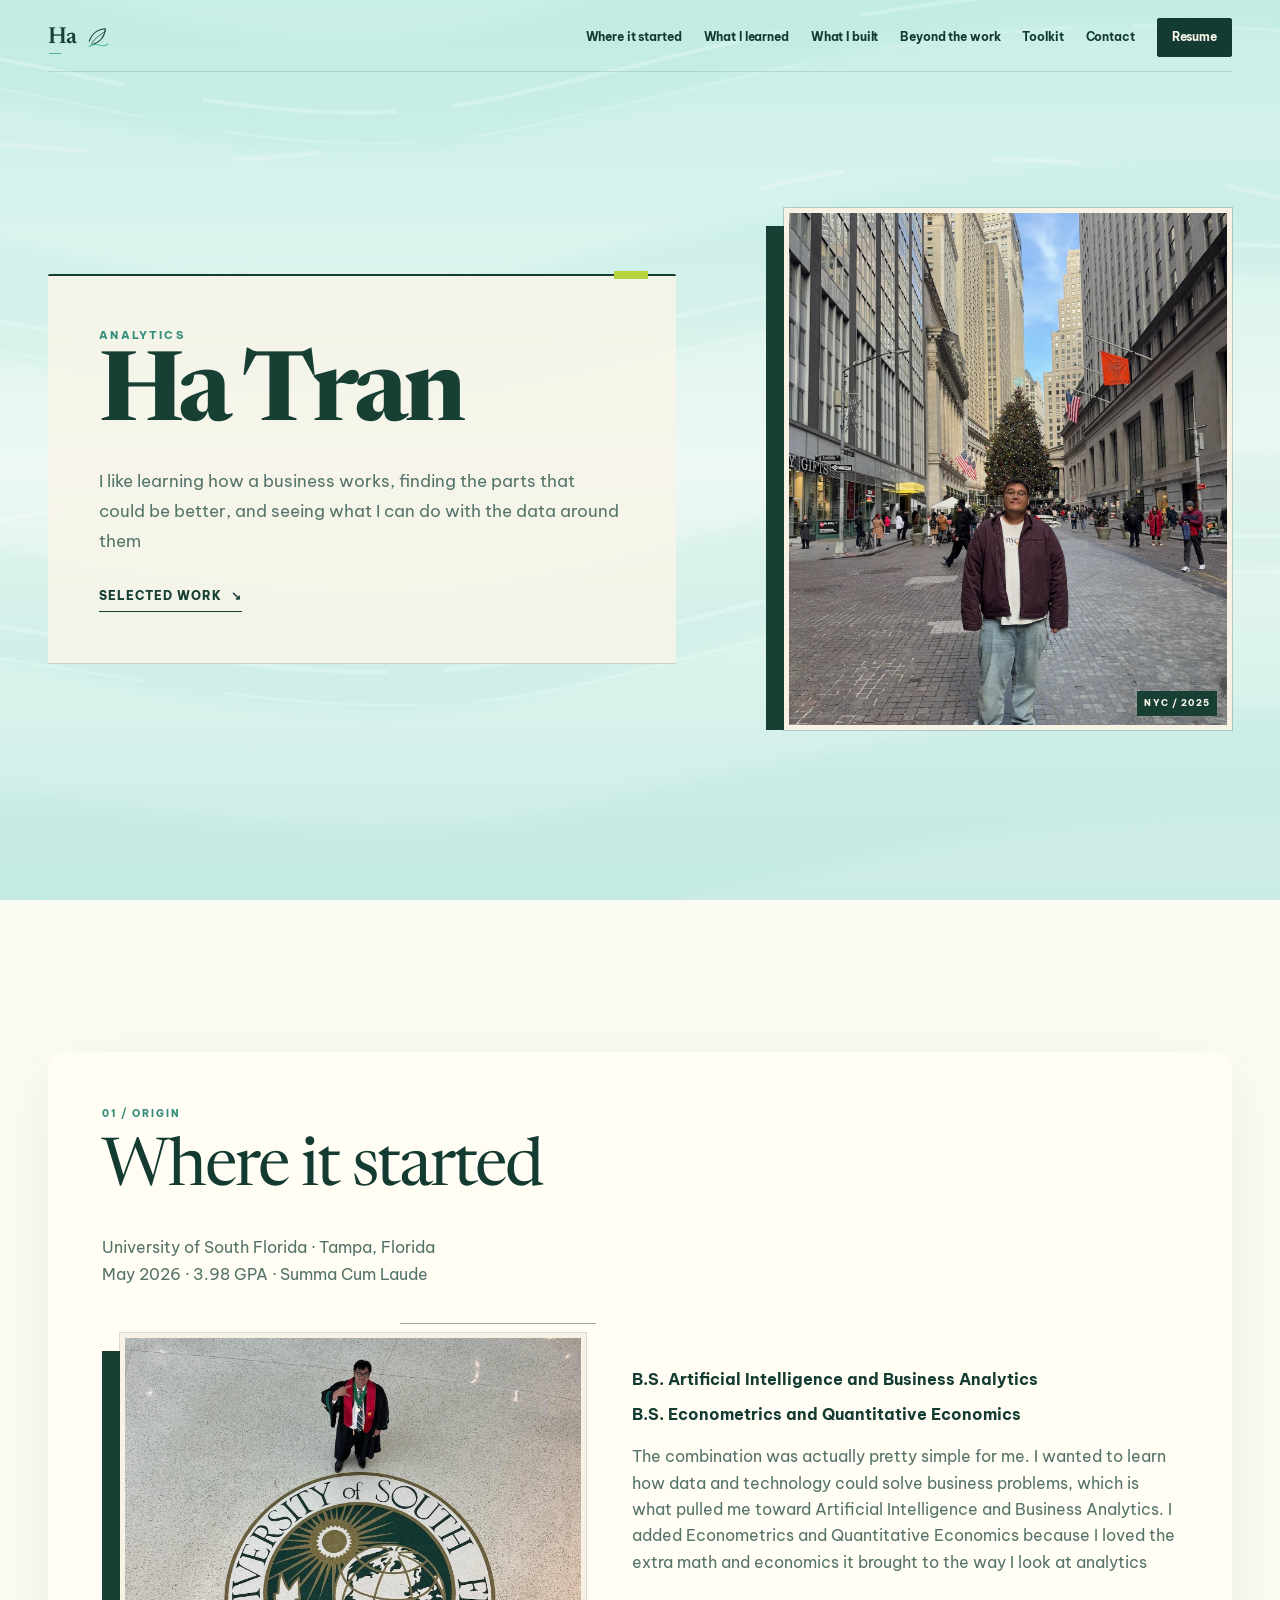
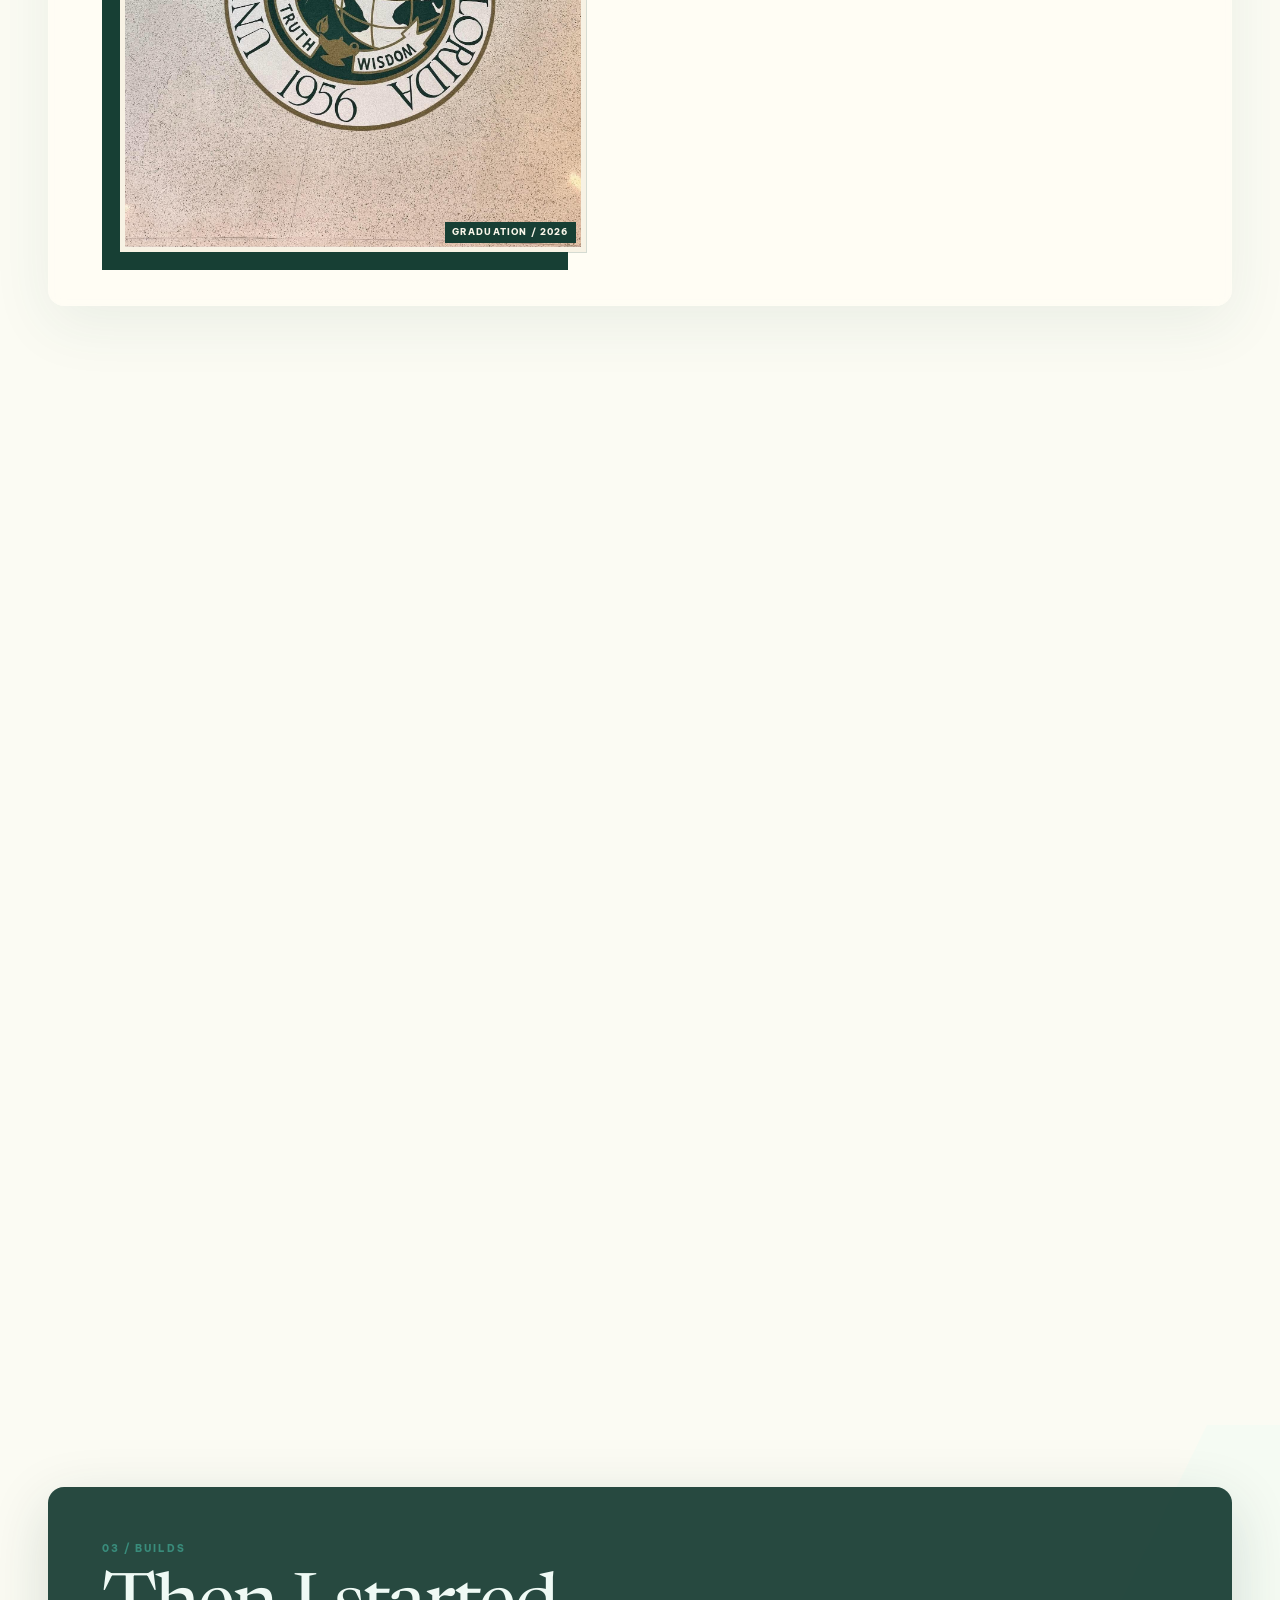
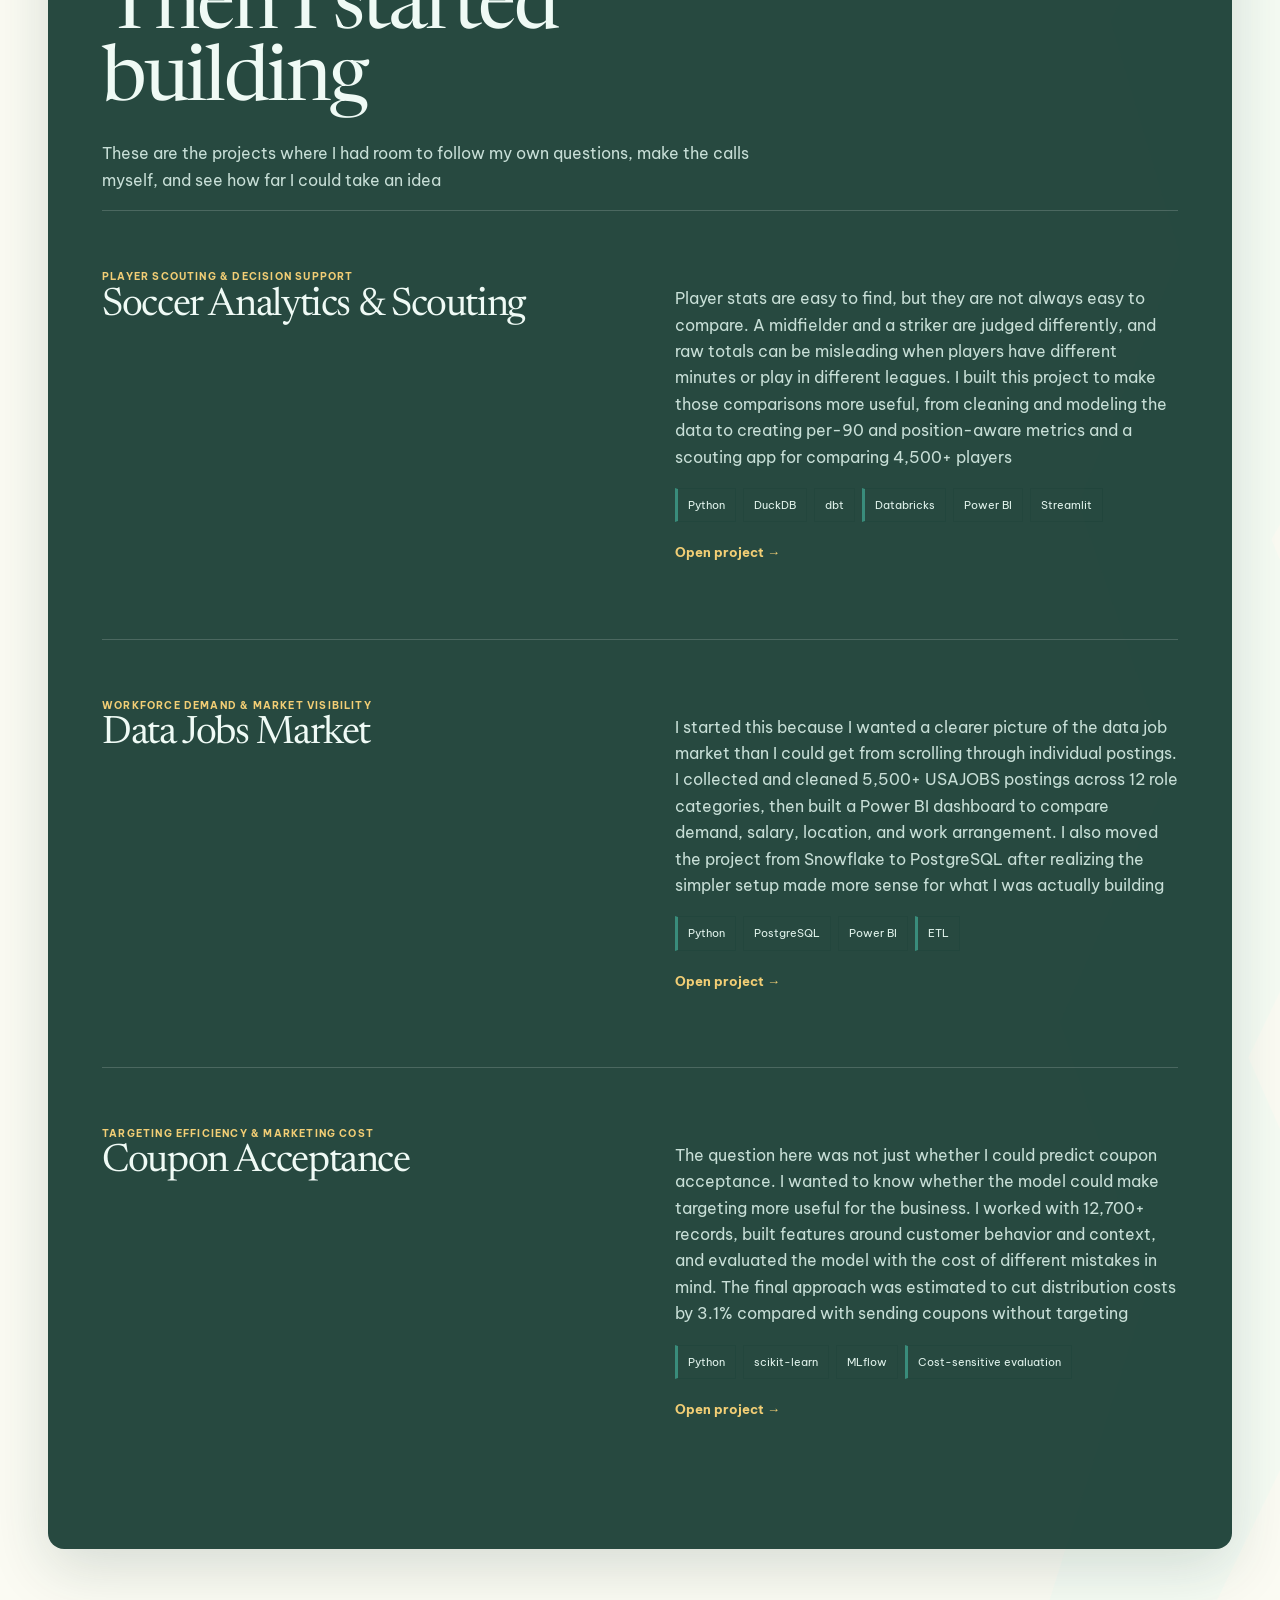
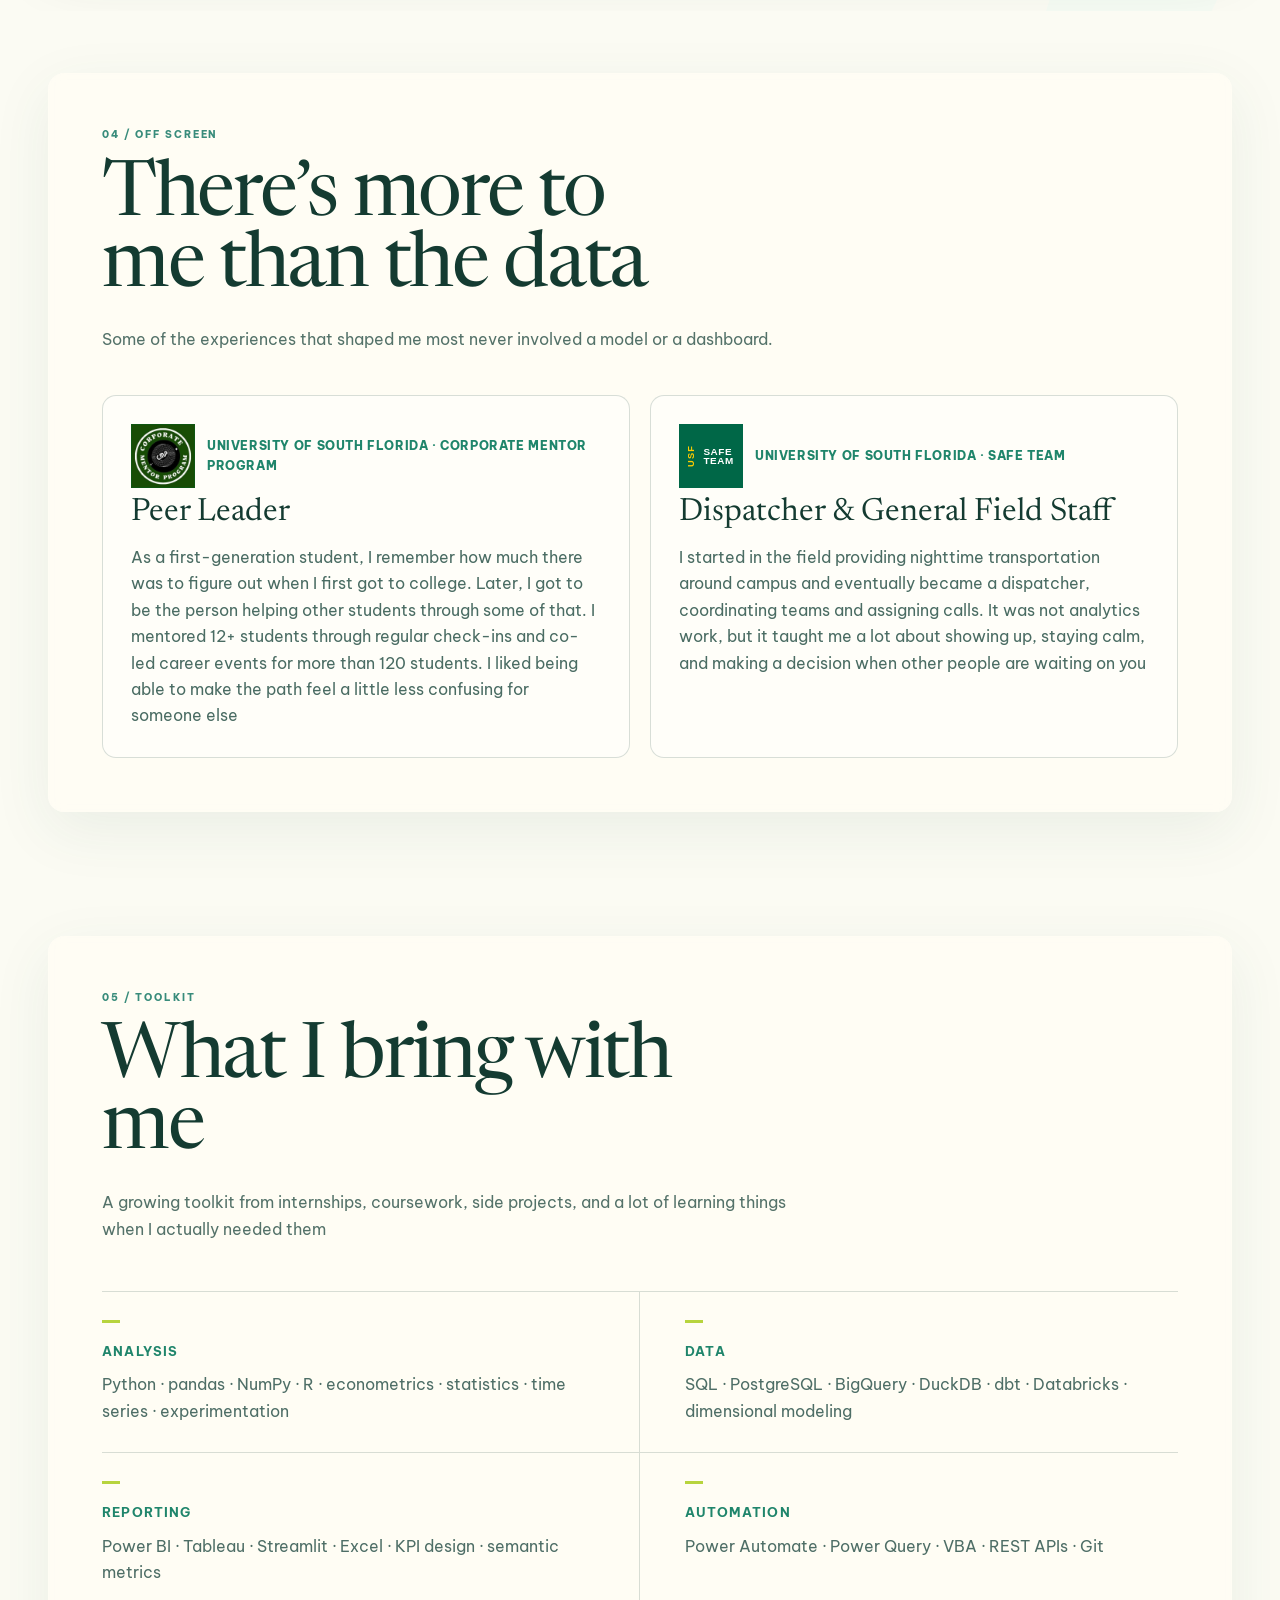
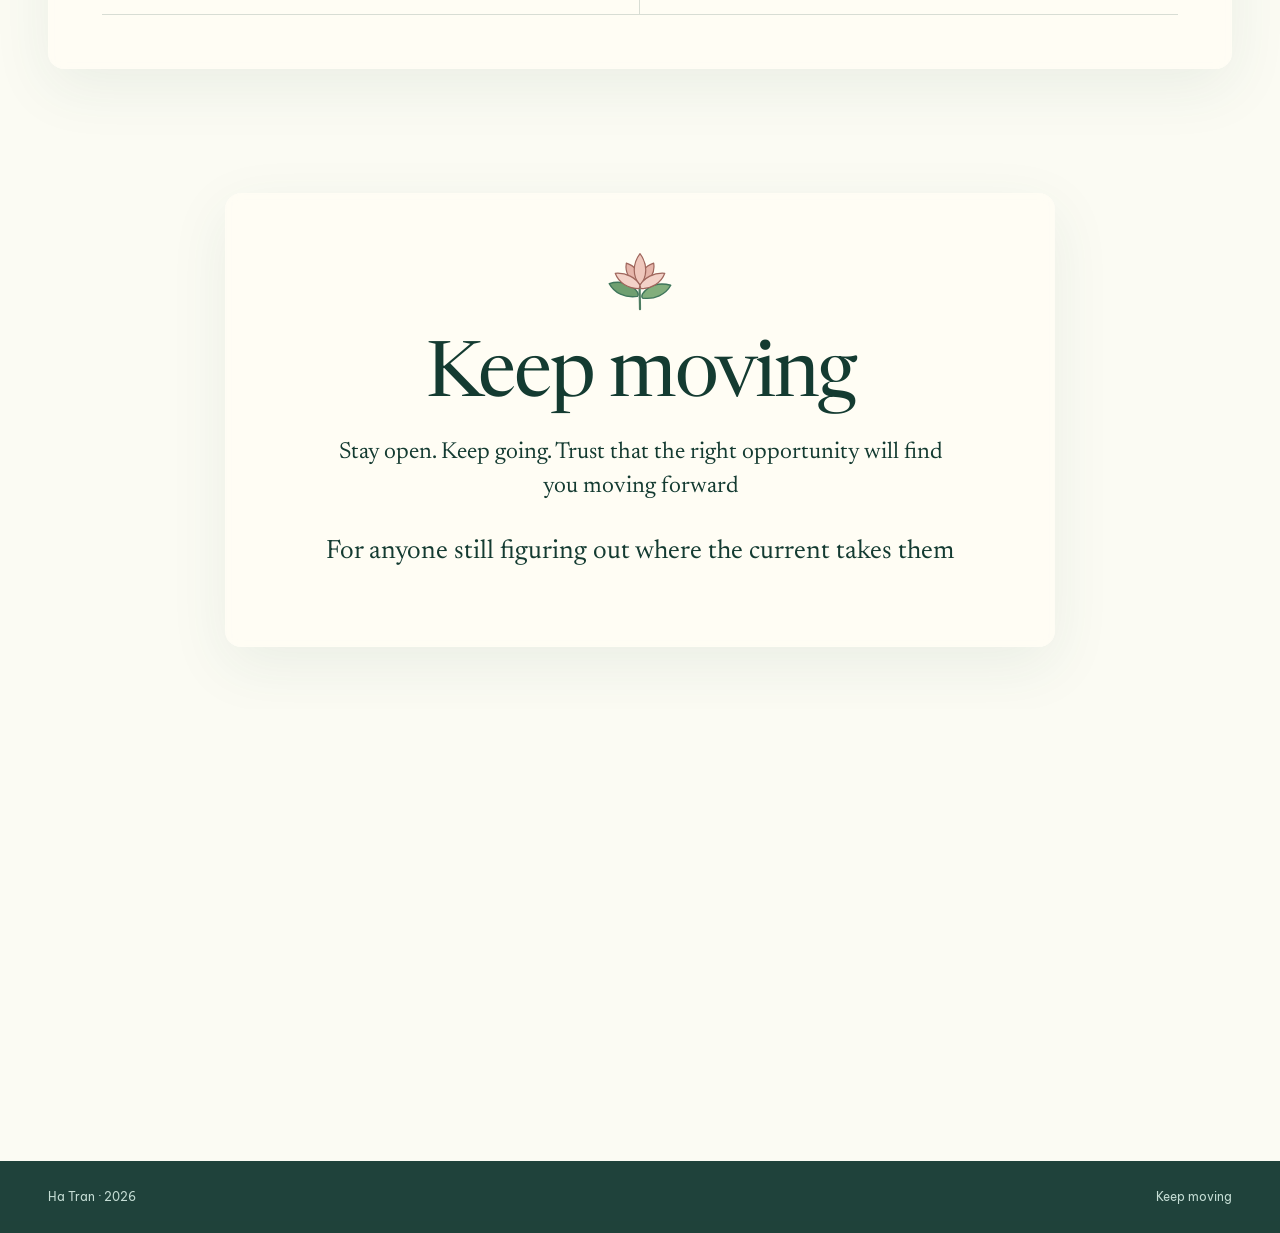
==== commit a6931ee4: "Update index.html" ====
--- a/index.html
+++ b/index.html
@@ -1601,7 +1601,7 @@
 <div class="hero-kicker">Analytics</div>
 <h1>Ha Tran</h1>
 <p>I like learning how a business works, finding the parts that could be better, and seeing what I can do with the data around them</p>
-<a class="hero-link" href="#projects">Selected work <span aria-hidden="true">↘</span></a>
+<a class="hero-link" href="#education">Selected work <span aria-hidden="true">↘</span></a>
 </div>
 <figure class="hero-photo editorial-photo">
       <div class="photo-mat">
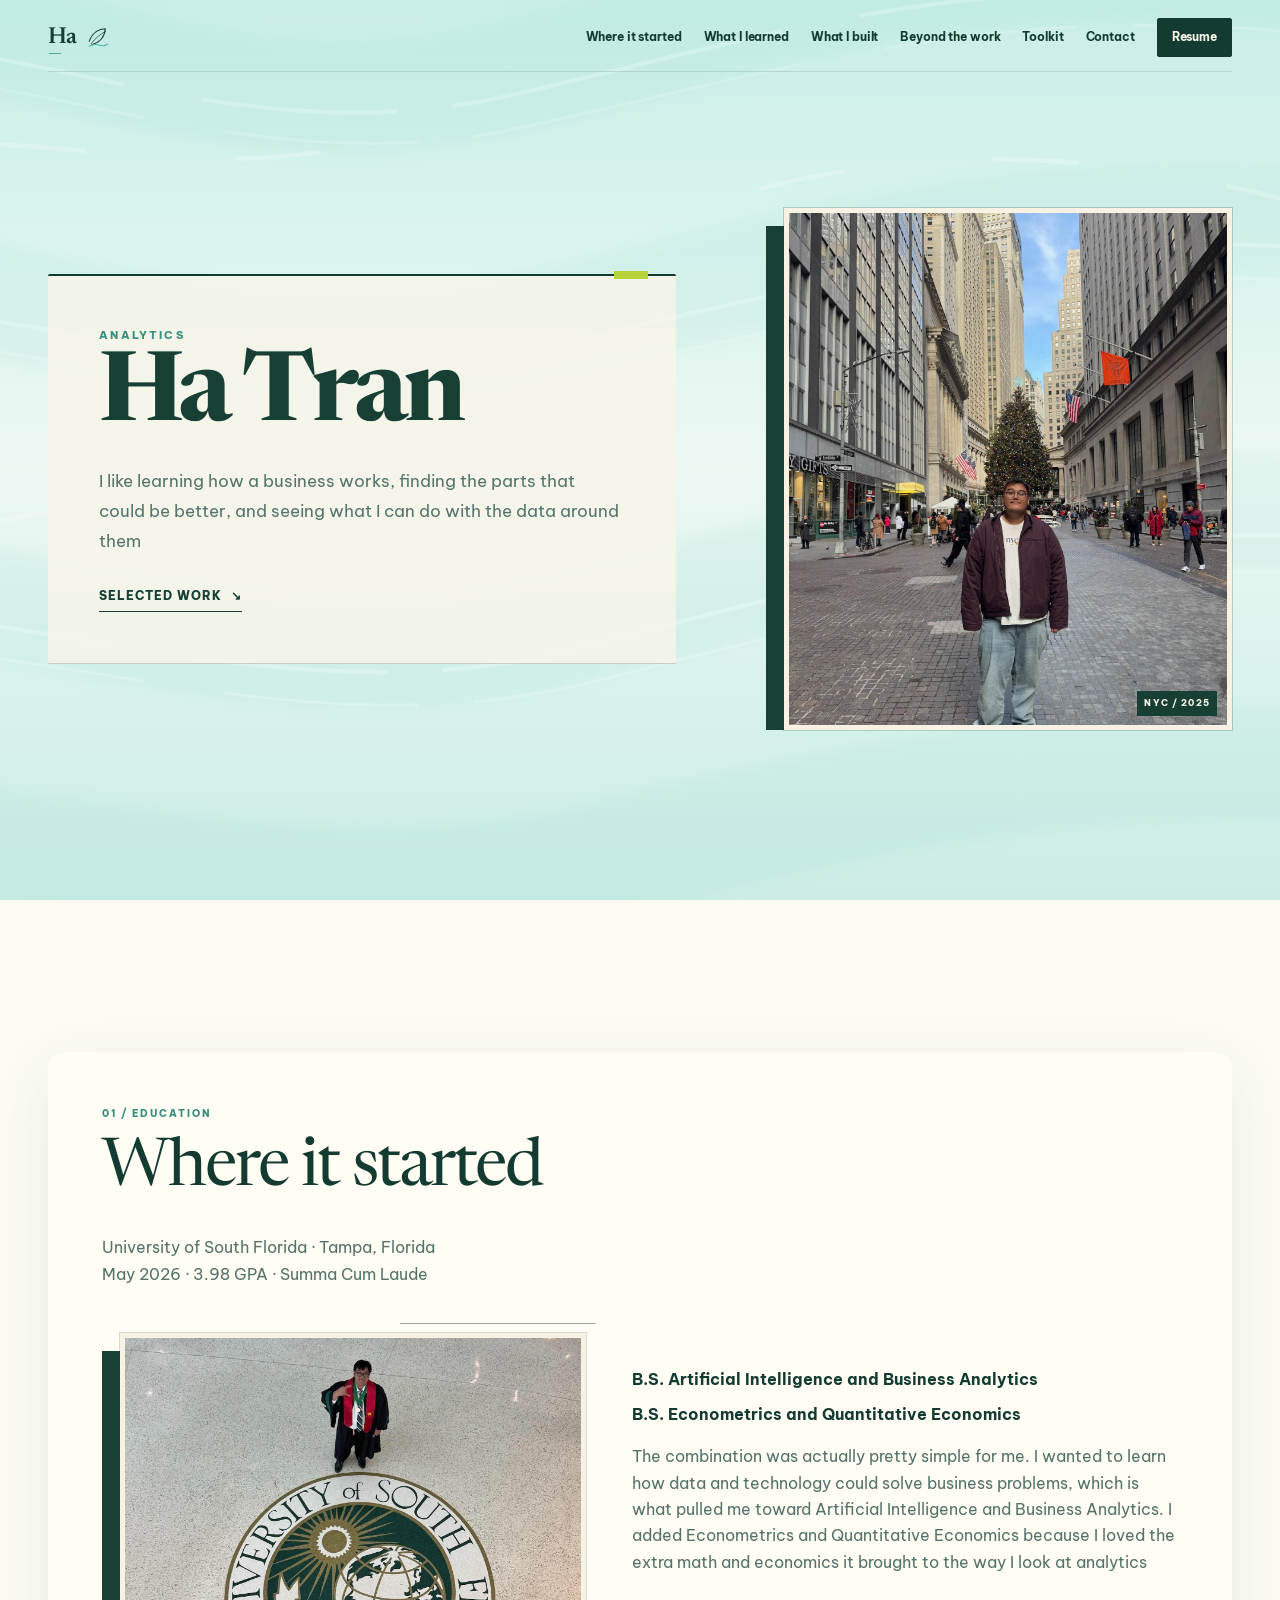
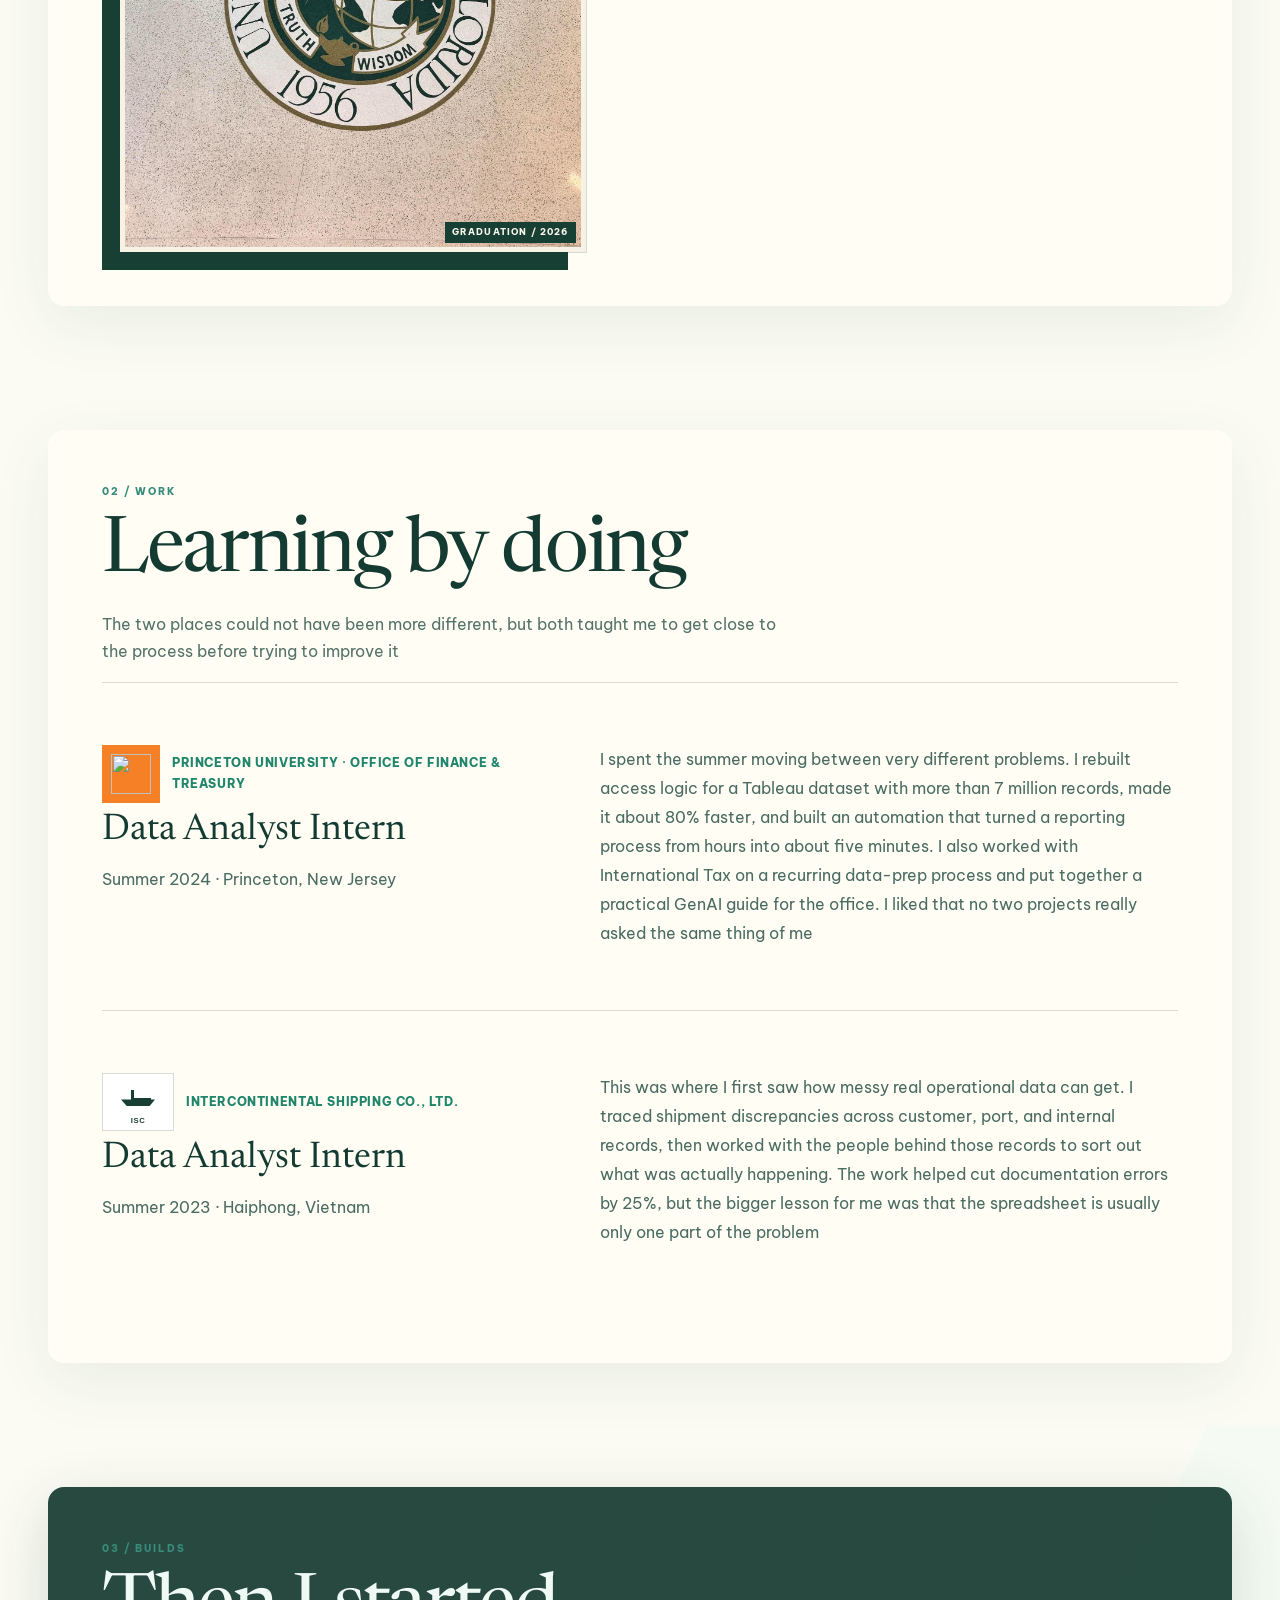
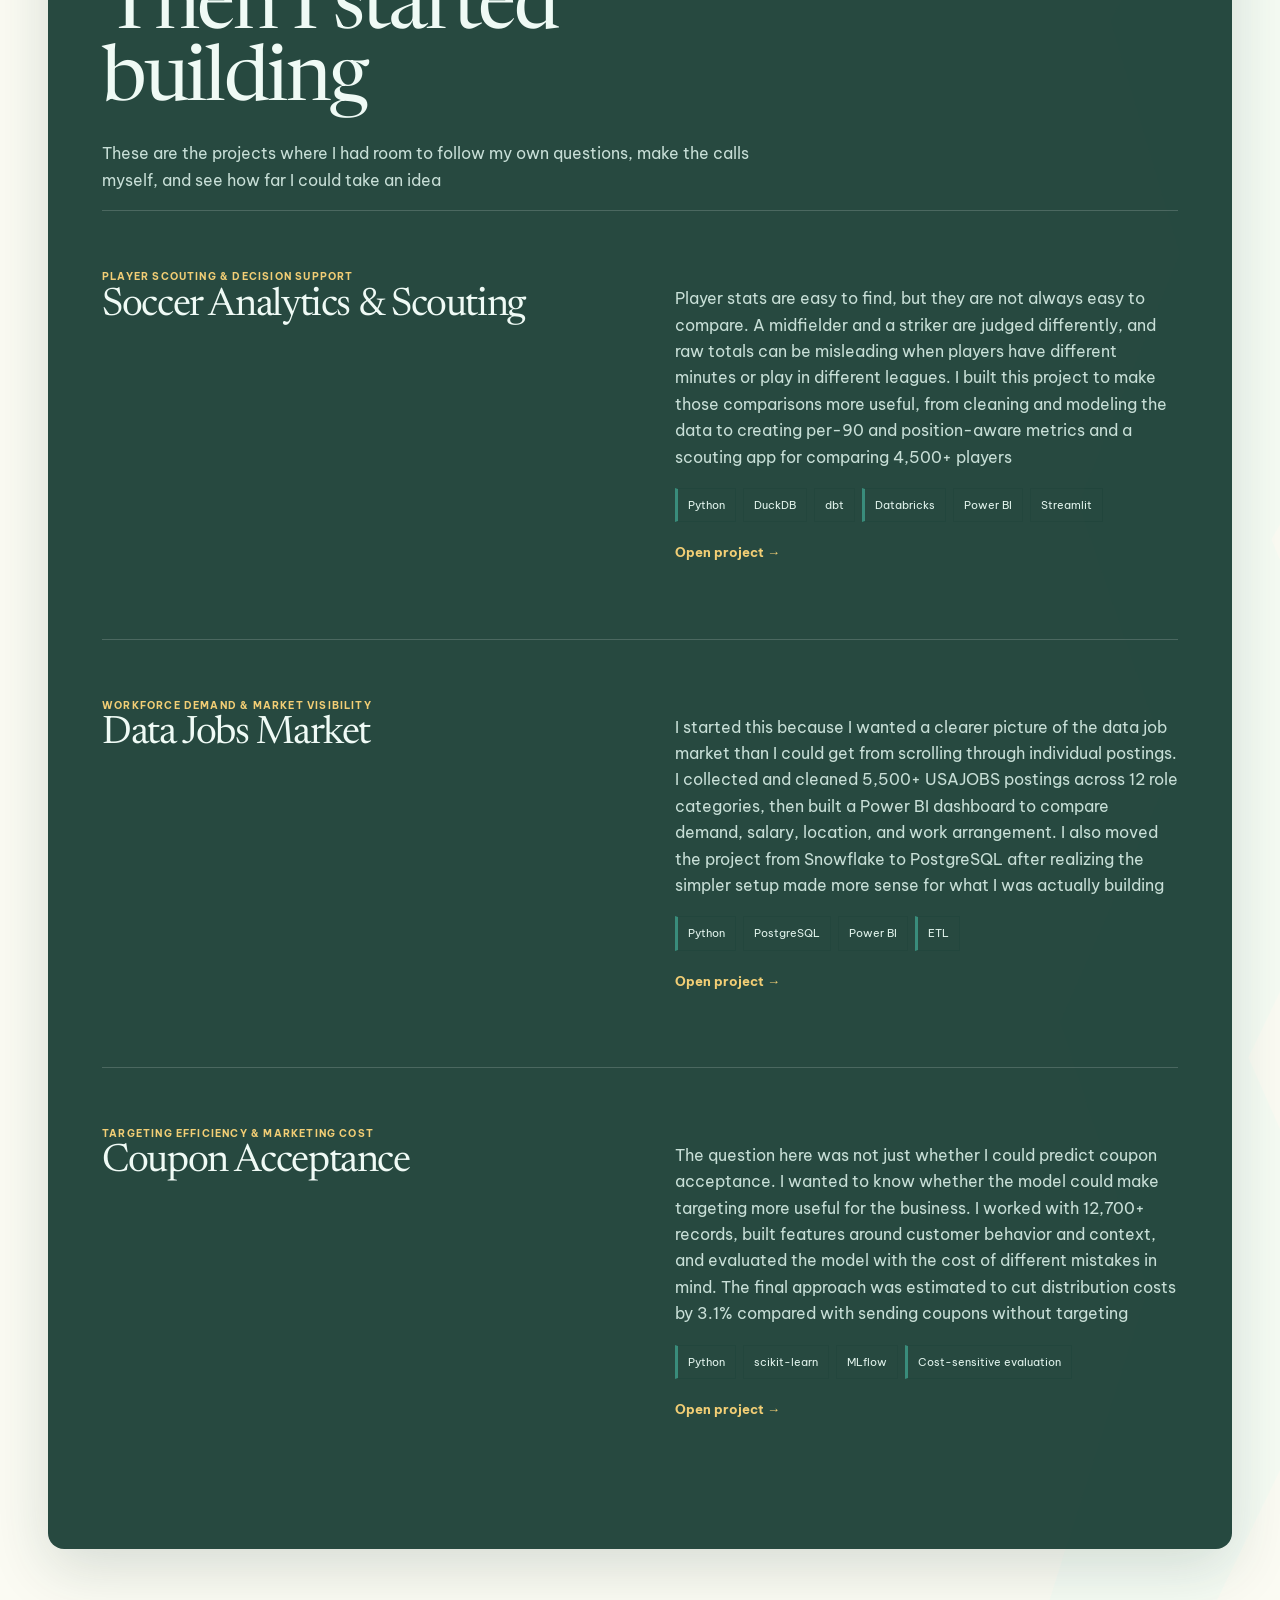
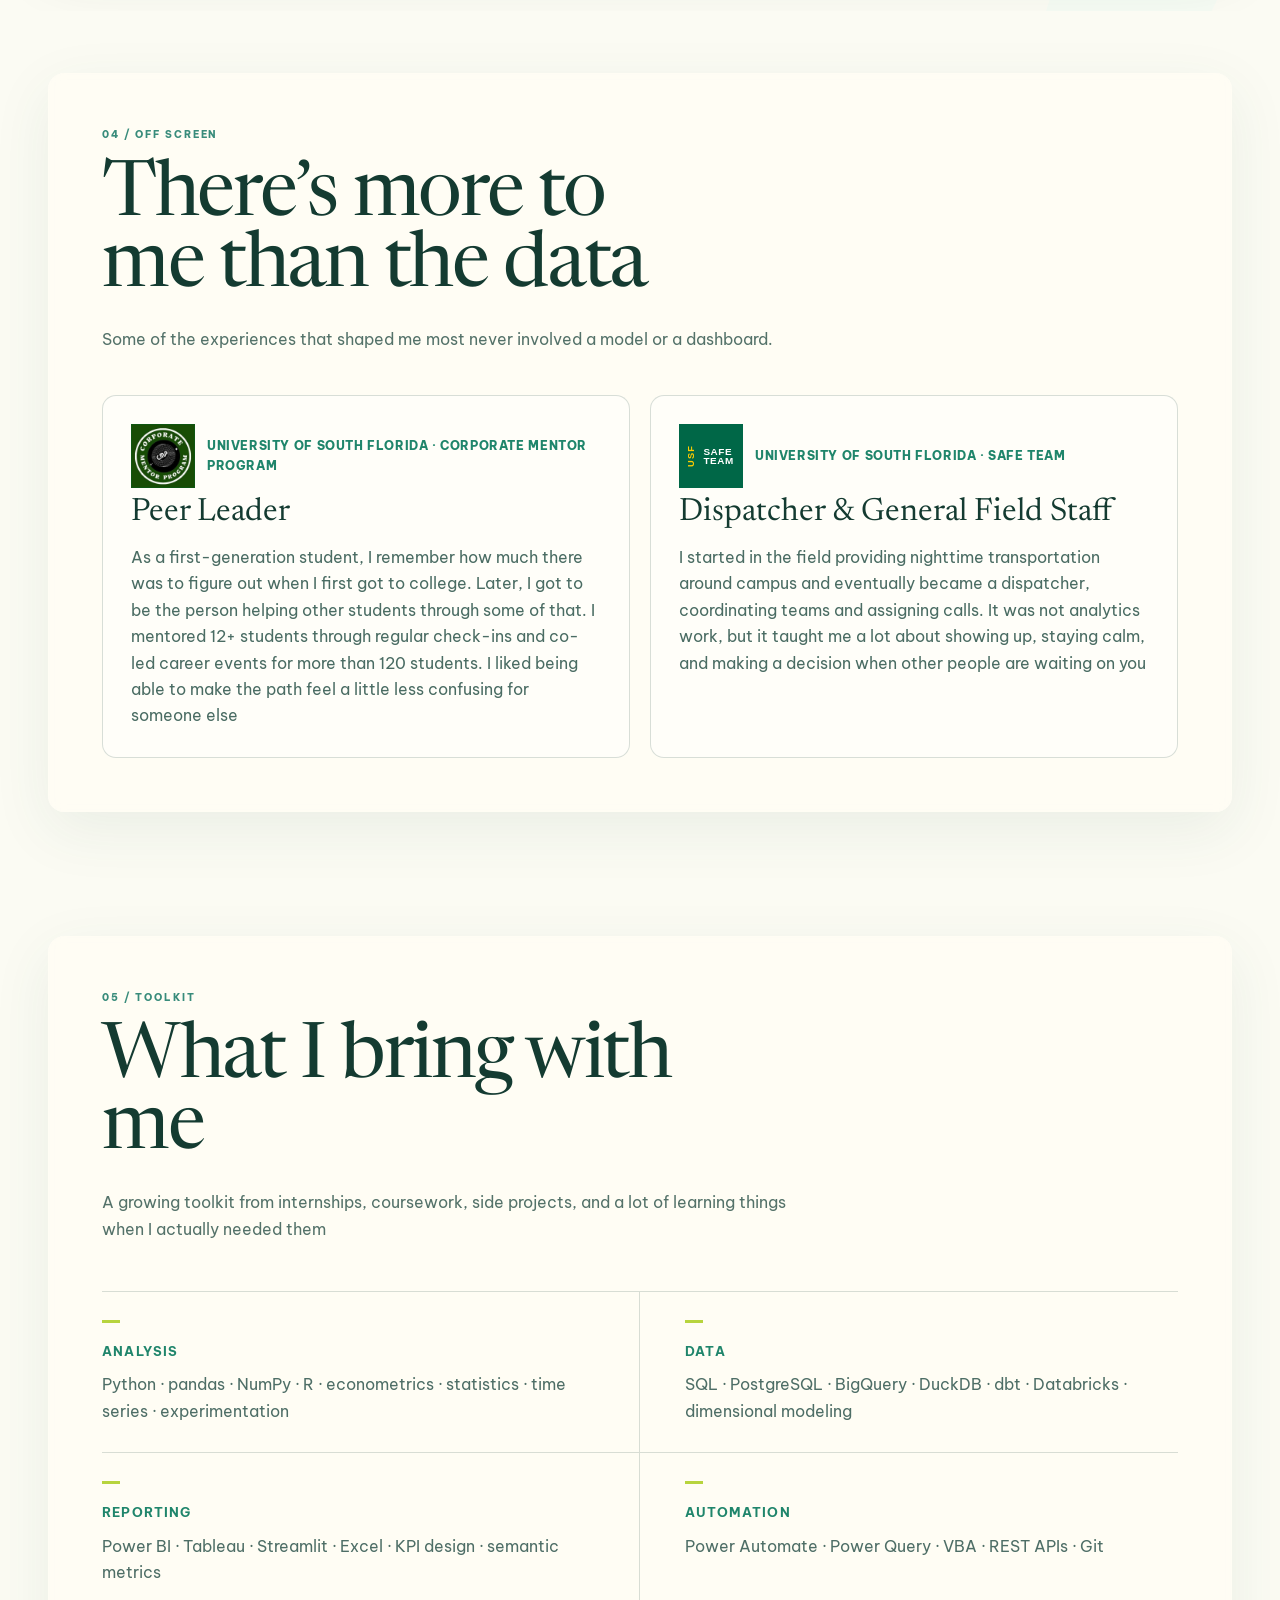
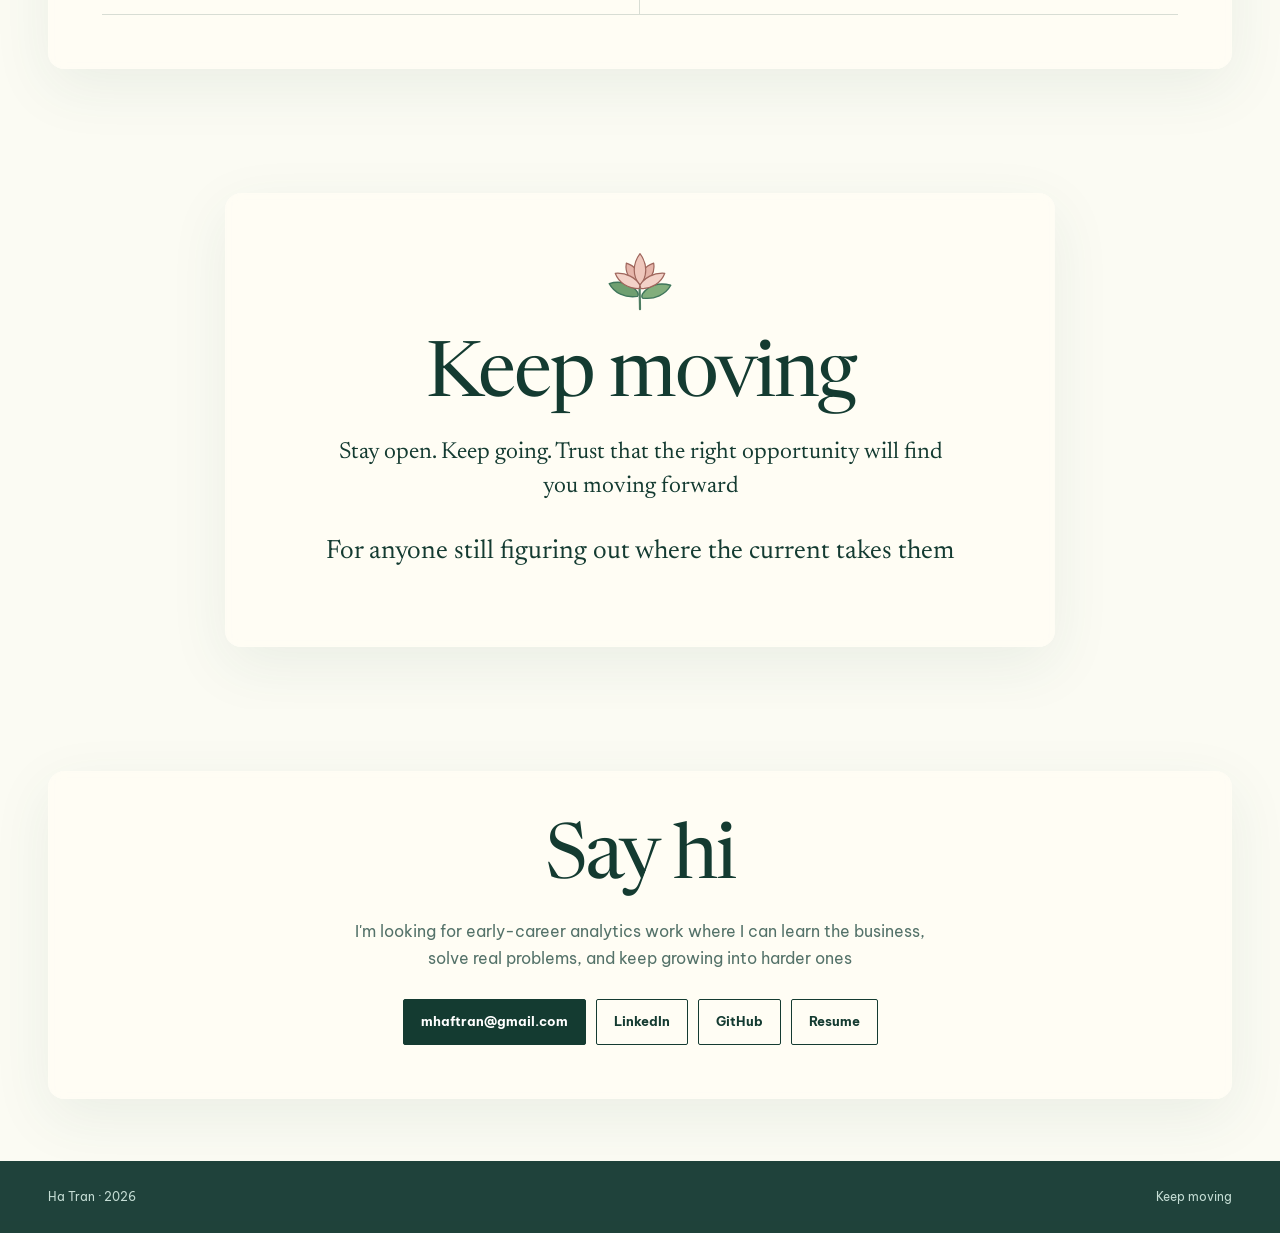
==== commit e3a292b9: "Update index.html" ====
--- a/index.html
+++ b/index.html
@@ -1601,7 +1601,7 @@
 <div class="hero-kicker">Analytics</div>
 <h1>Ha Tran</h1>
 <p>I like learning how a business works, finding the parts that could be better, and seeing what I can do with the data around them</p>
-<a class="hero-link" href="#education">Selected work <span aria-hidden="true">↘</span></a>
+<a class="hero-link" href="#work">Selected work <span aria-hidden="true">↘</span></a>
 </div>
 <figure class="hero-photo editorial-photo">
       <div class="photo-mat">
@@ -1616,7 +1616,7 @@
 
 <section class="edu" id="education"><div class="wrap edu-grid reveal">
 <div class="edu-intro">
-  <div class="section-index">01 / ORIGIN</div><h2>Where it started</h2>
+  <div class="section-index">01 / EDUCATION</div><h2>Where it started</h2>
   <p class="quiet">University of South Florida · Tampa, Florida<br>May 2026 · 3.98 GPA · Summa Cum Laude</p>
   <figure class="education-photo">
     <img src="Graduation_image.jpg" alt="Ha Tran at the University of South Florida after graduation">
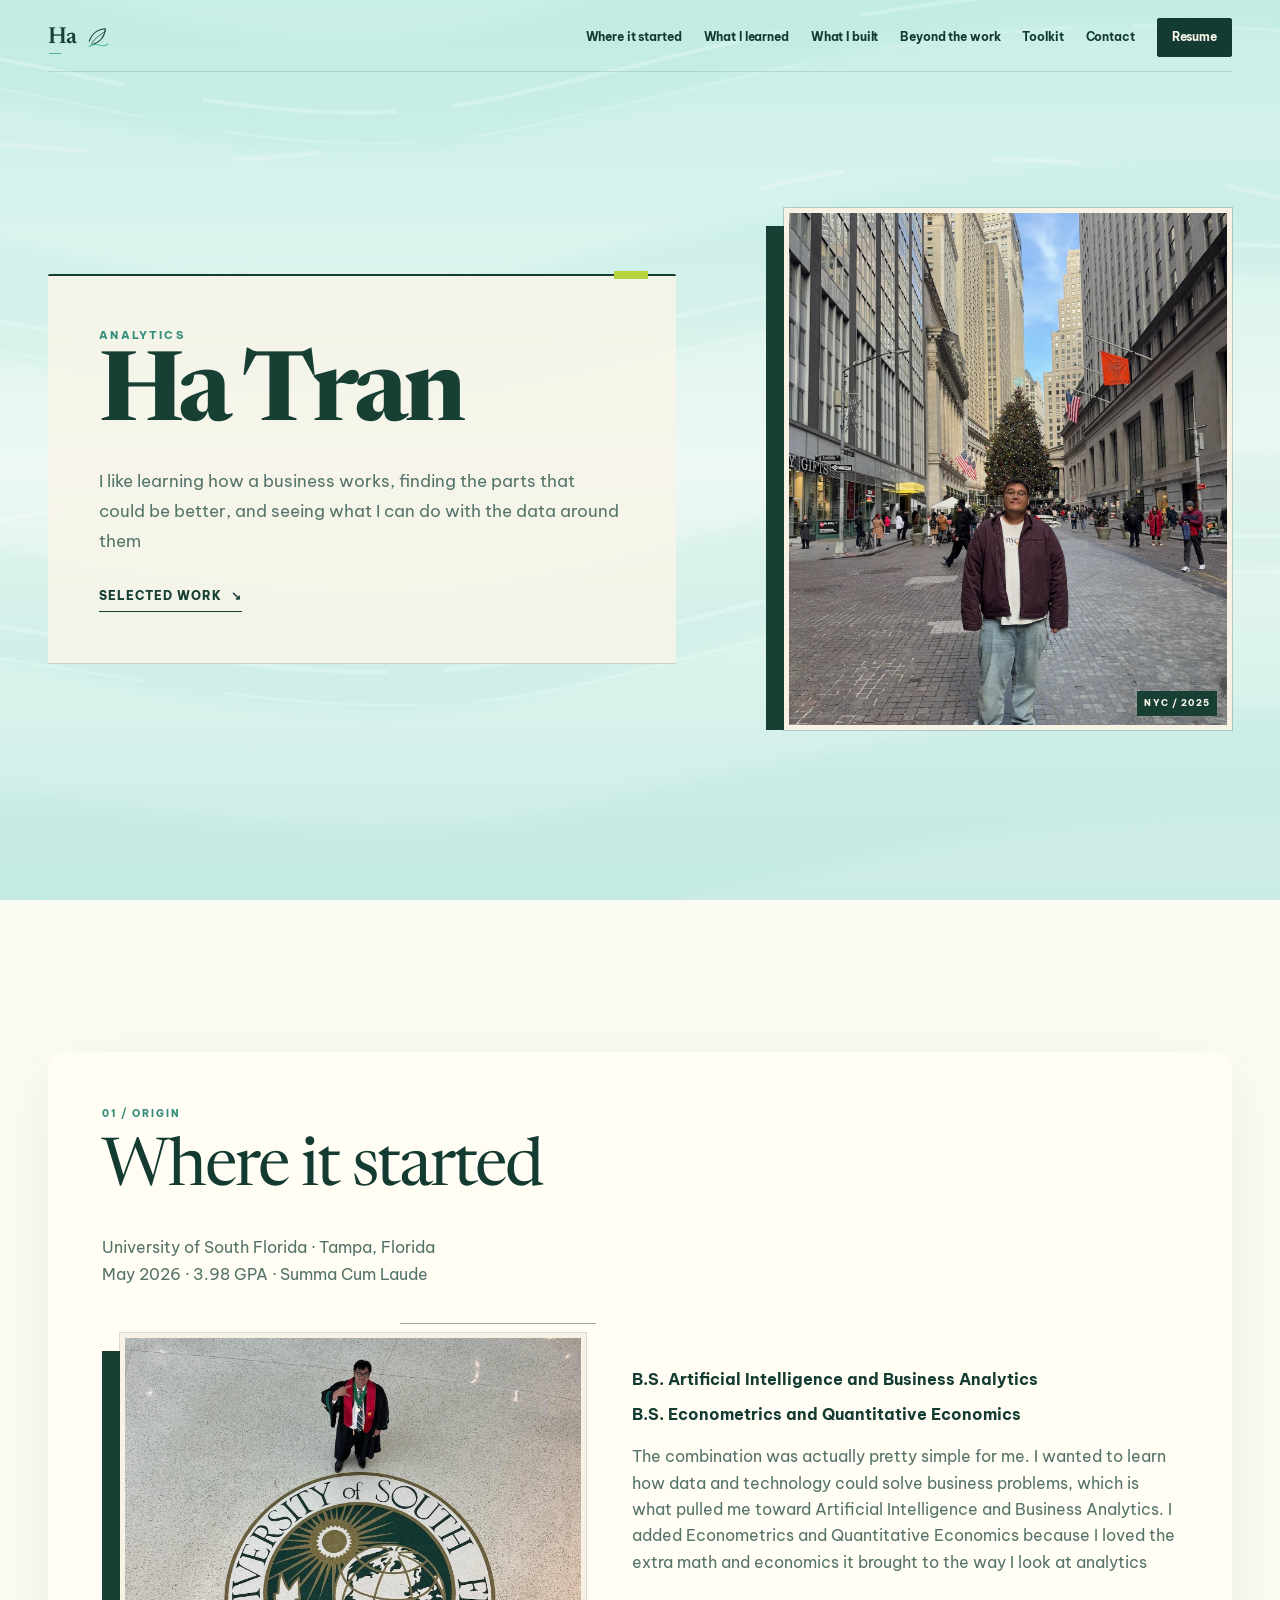
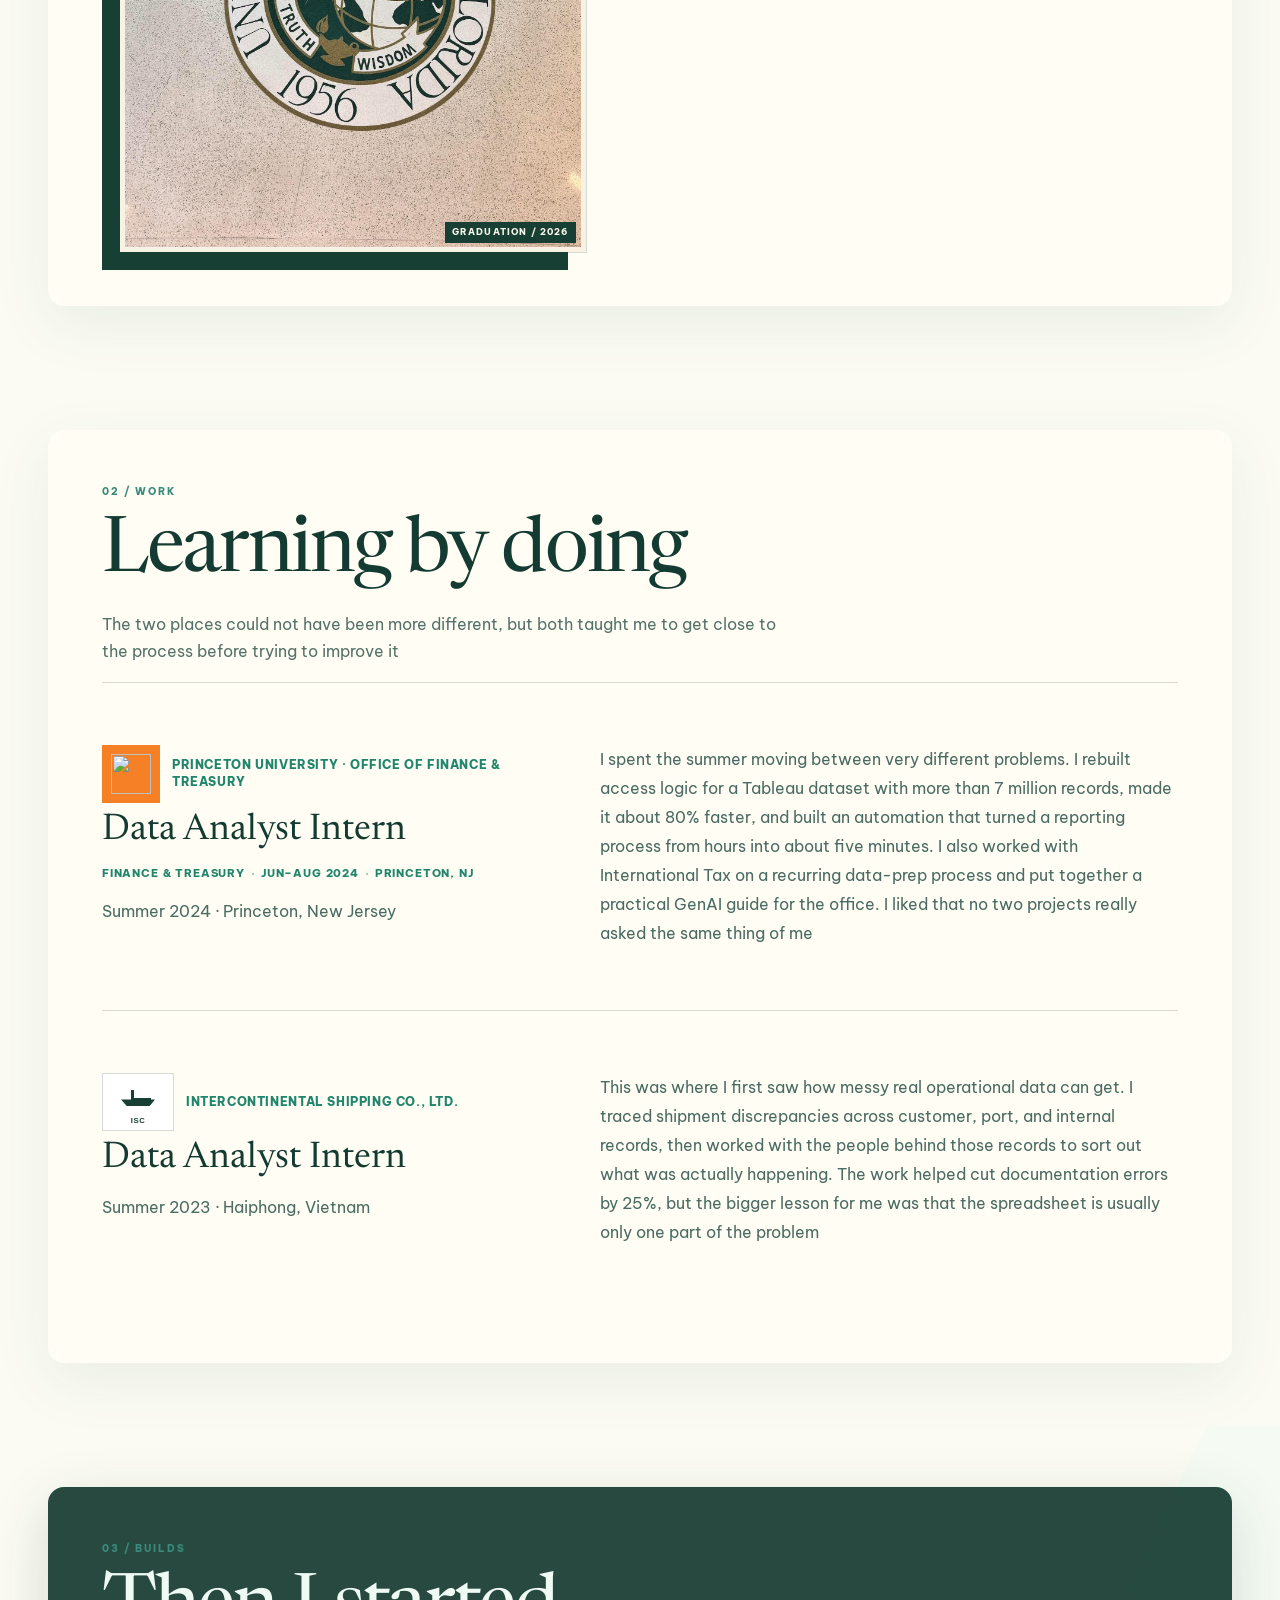
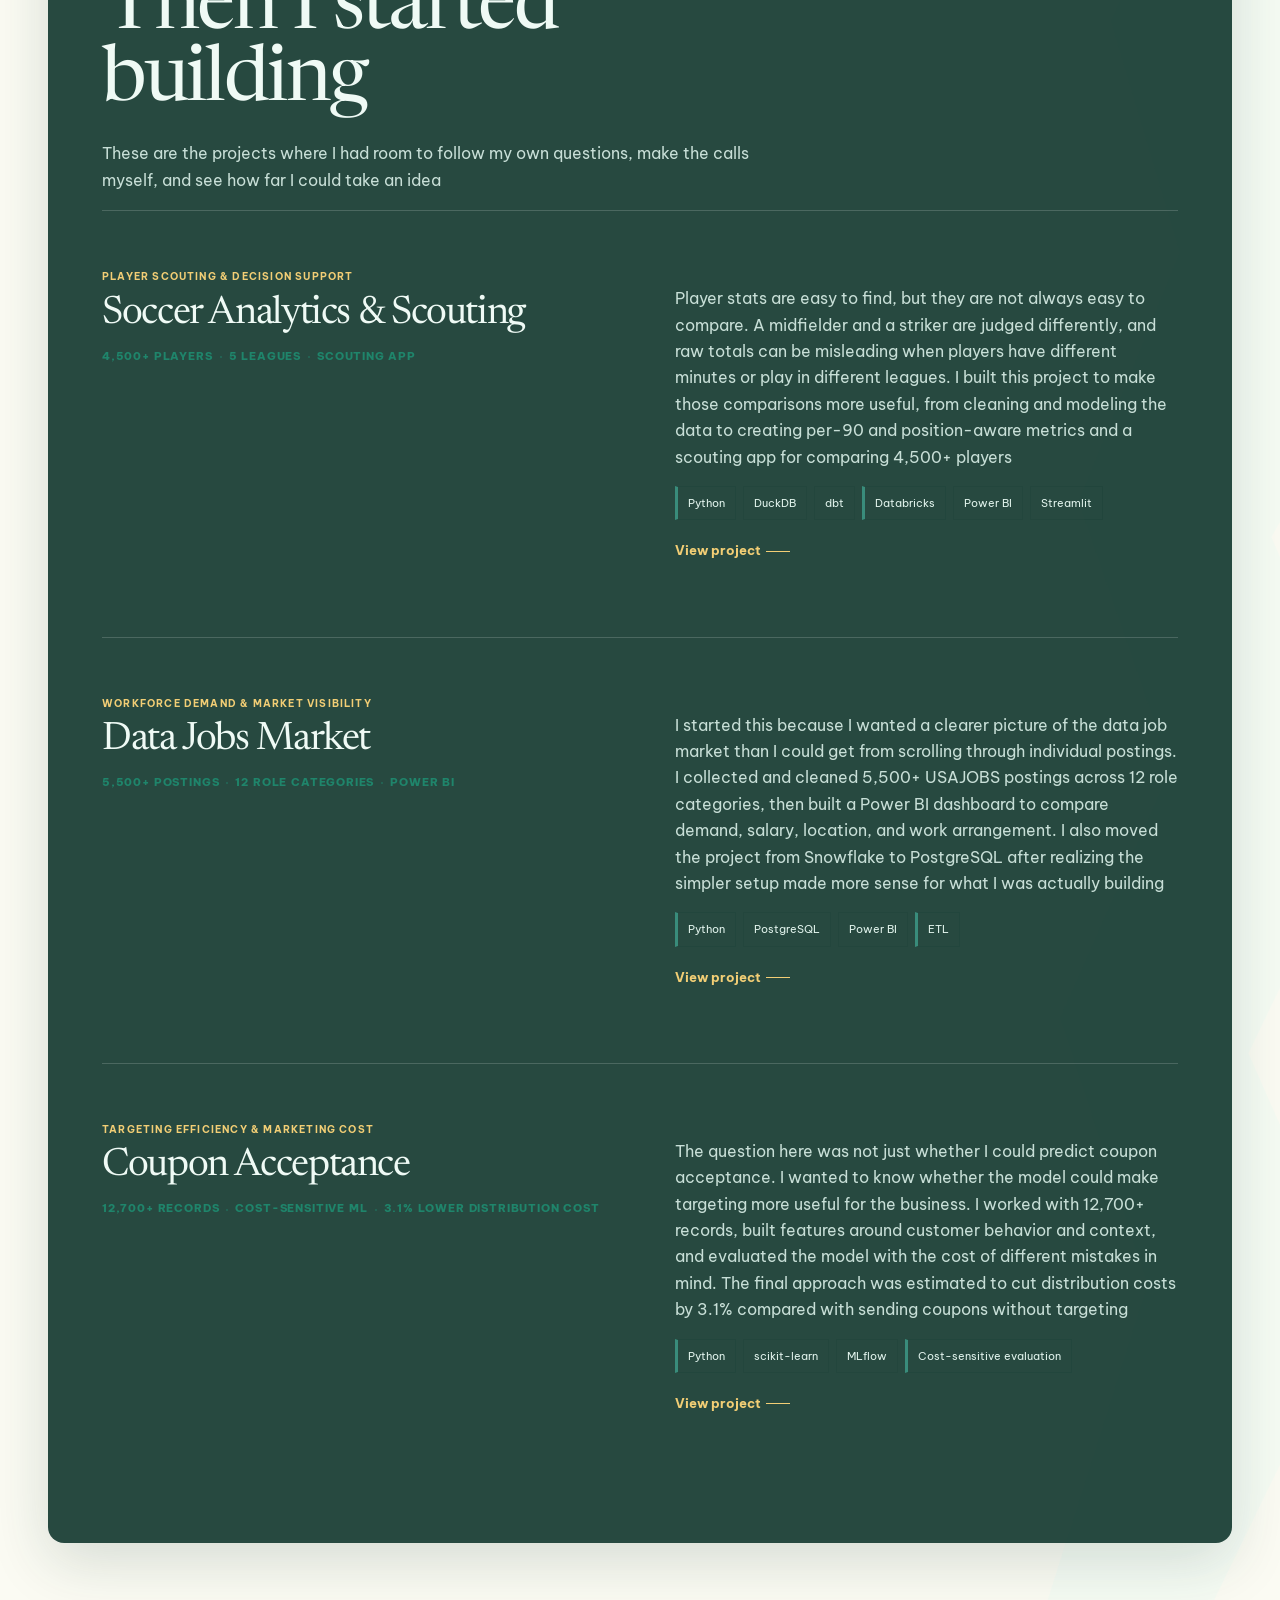
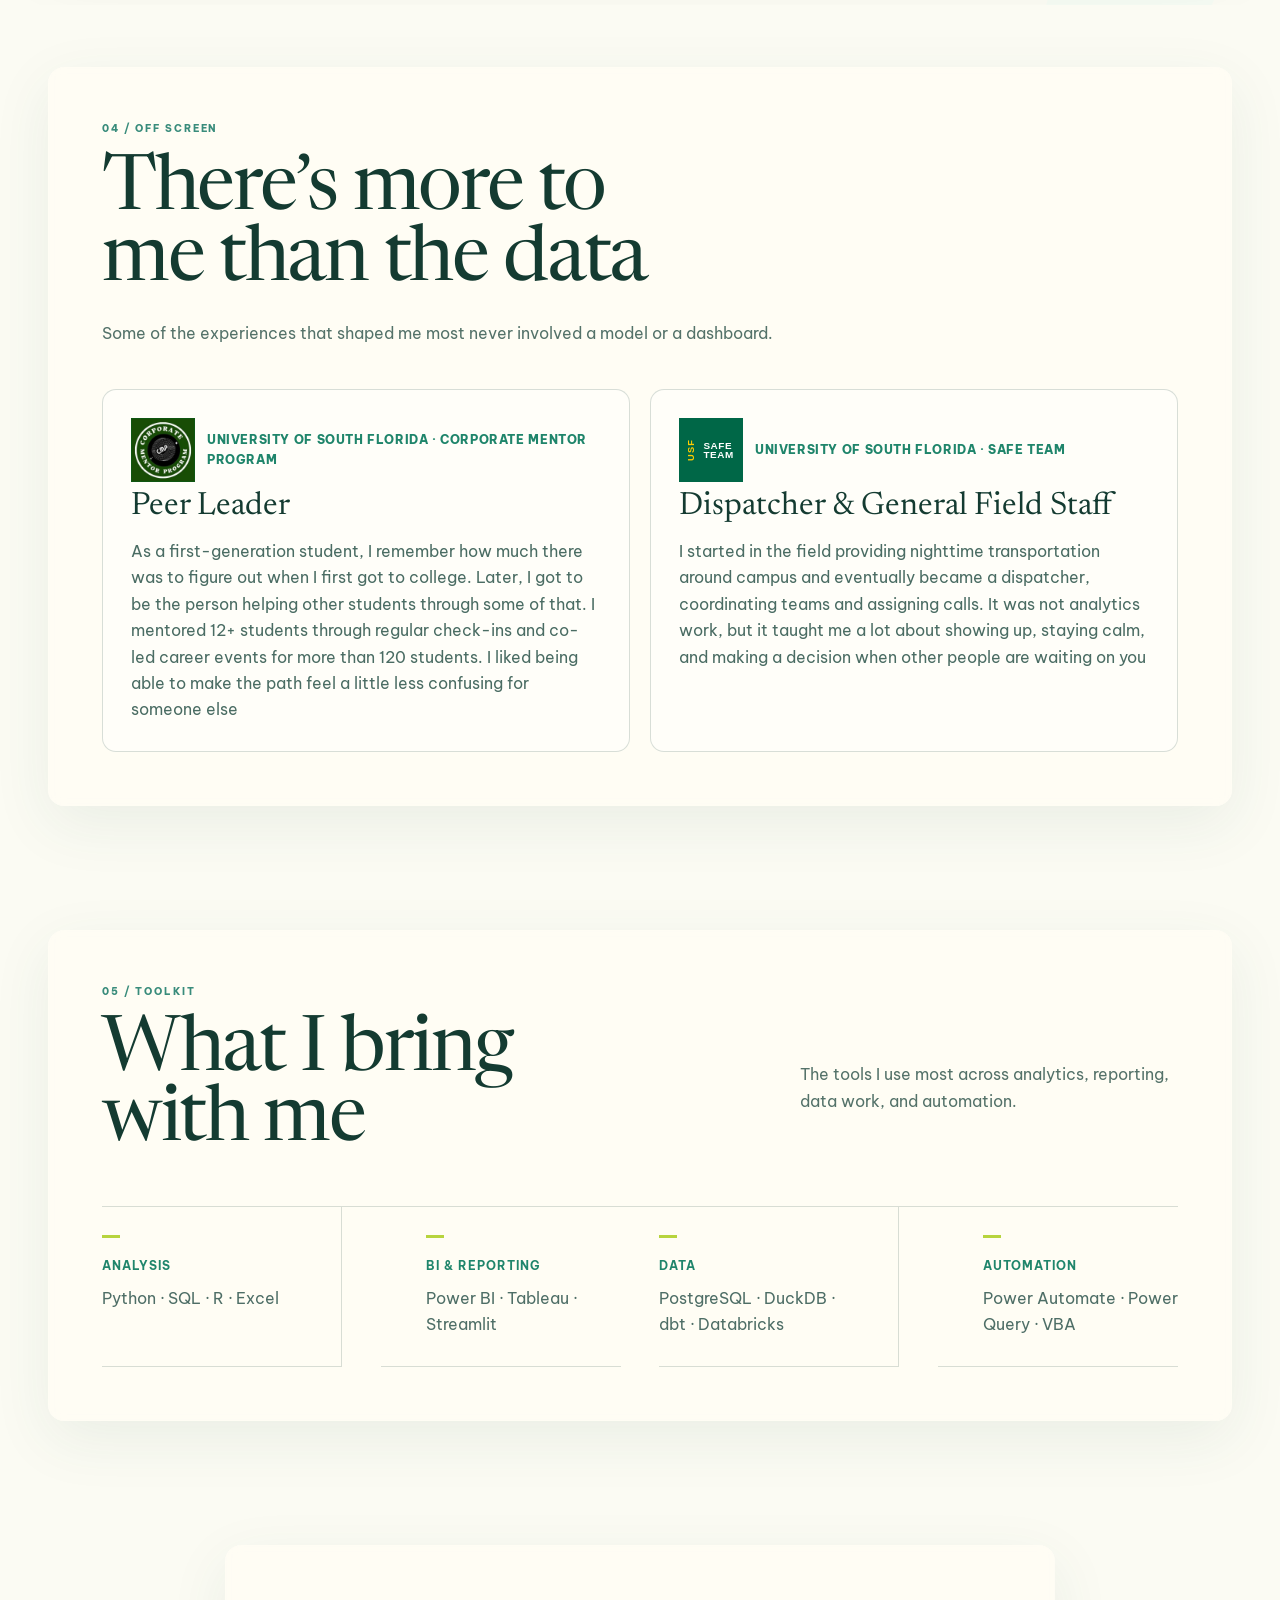
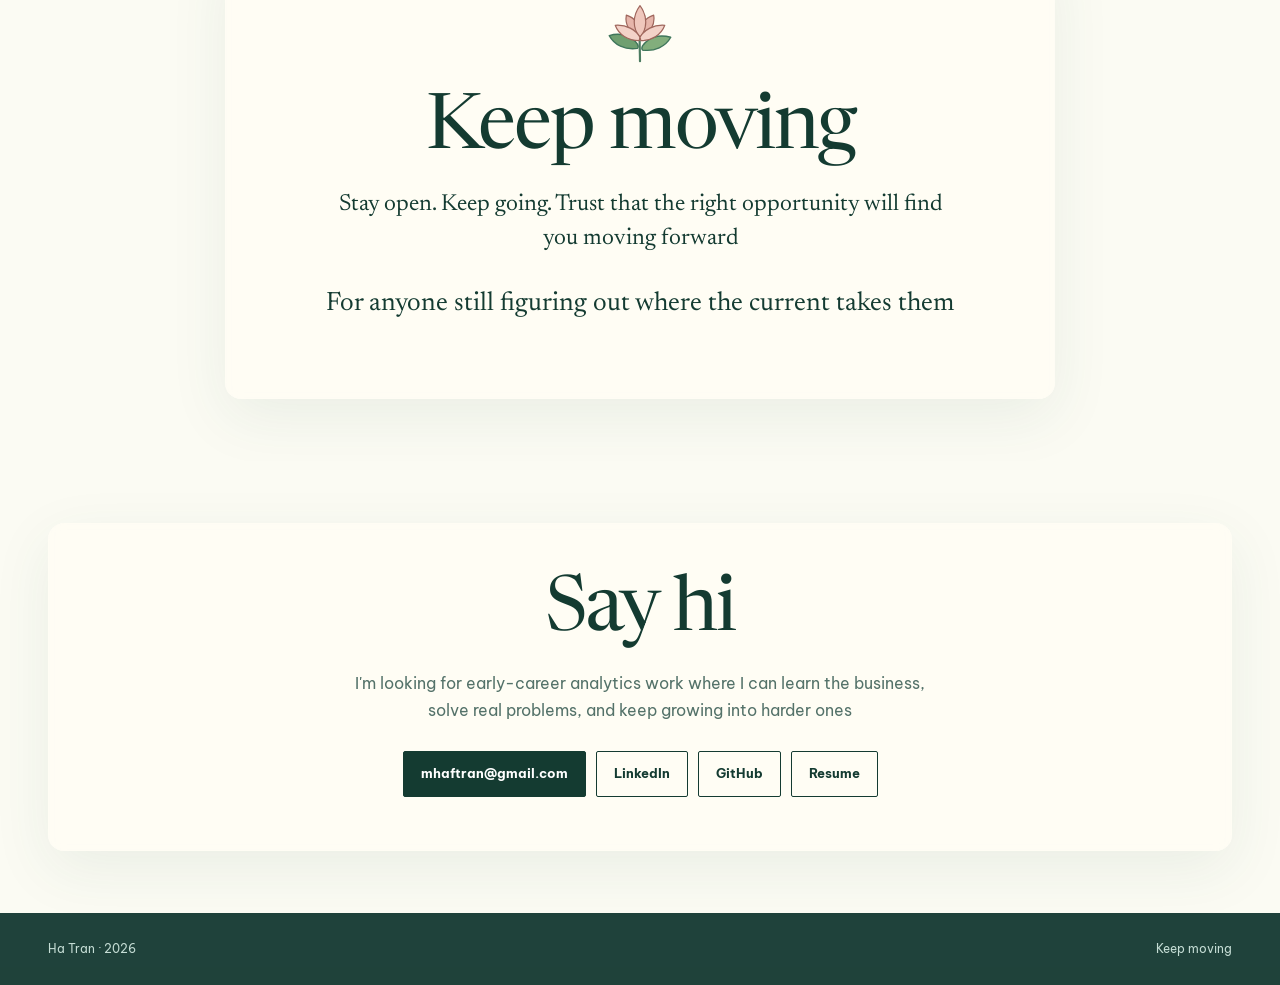
==== commit 46a563a9: "Update index.html" ====
--- a/index.html
+++ b/index.html
@@ -2,7 +2,7 @@
 <html lang="en">
 <head>
 <meta charset="utf-8"><meta name="viewport" content="width=device-width,initial-scale=1">
-<title>Ha Tran</title>
+<title>Ha Tran 🛶</title>
 <meta name="description" content="Ha Tran — analytics, data, automation, and curiosity.">
 <style>
 @import url('https://fonts.googleapis.com/css2?family=Be+Vietnam+Pro:wght@400;500;600;700;800&family=Newsreader:opsz,wght@6..72,400;6..72,600&display=swap');
@@ -1555,6 +1555,127 @@
     height:56px!important;
     flex-basis:56px!important;
   }
+}
+
+
+/* ===== 5-second scan layer: editorial, not dashboard-y ===== */
+.scanline{
+  display:flex;
+  flex-wrap:wrap;
+  gap:7px 16px;
+  margin:14px 0 4px;
+  color:var(--jade);
+  font-size:.69rem;
+  font-weight:800;
+  letter-spacing:.075em;
+  text-transform:uppercase;
+}
+.scanline span{position:relative}
+.scanline span+span::before{
+  content:"";
+  position:absolute;
+  left:-9px;
+  top:50%;
+  width:2px;
+  height:2px;
+  border-radius:50%;
+  background:currentColor;
+  opacity:.55;
+}
+.chapter-summary,.project-summary{
+  font-size:1rem;
+  line-height:1.58;
+  max-width:62ch;
+}
+.chapter h3,.project h3{margin-bottom:8px!important}
+.chapter .where{line-height:1.35}
+.chapter ul{margin-top:16px}
+.chapter li{margin:7px 0}
+.project-meta{margin-bottom:8px}
+.project .tags{margin-top:14px}
+.project p:last-child{margin-top:16px}
+.project a{
+  display:inline-flex;
+  align-items:center;
+  gap:5px;
+  text-decoration:none;
+}
+.project a::after{
+  content:"";
+  width:24px;
+  height:1px;
+  background:currentColor;
+  transition:width .2s ease;
+}
+.project a:hover::after{width:34px}
+
+/* Make the key numbers read like editorial pull facts. */
+.numbers{
+  gap:18px 30px!important;
+  margin-top:20px!important;
+}
+.number b{font-size:1.8rem!important}
+.number span{
+  display:block;
+  max-width:16ch;
+  line-height:1.3;
+  margin-top:4px;
+}
+
+/* Toolkit: quicker category recognition, still typographic. */
+.tool h3{font-size:.72rem!important}
+.tool p{line-height:1.55}
+@media(max-width:820px){
+  .scanline{gap:6px 14px;margin-top:10px}
+  .chapter-summary,.project-summary{font-size:.96rem}
+}
+
+
+/* ===== Toolkit reset: original editorial language, tighter resume-backed content ===== */
+.toolkit-balanced-head{
+  display:grid;
+  grid-template-columns:minmax(0,1fr) minmax(300px,.62fr);
+  gap:clamp(44px,7vw,100px);
+  align-items:center;
+  margin-bottom:42px;
+}
+.toolkit-balanced-head h2{
+  max-width:9.6ch!important;
+  margin:0!important;
+  line-height:.91!important;
+}
+.toolkit-balanced-head .intro{
+  max-width:34ch;
+  margin:0!important;
+  justify-self:start;
+  align-self:center;
+}
+.resume-tool-grid{
+  display:grid!important;
+  grid-template-columns:repeat(4,minmax(0,1fr))!important;
+  gap:clamp(22px,3vw,44px)!important;
+}
+.resume-tool-grid .tool{
+  min-width:0;
+}
+.resume-tool-grid .tool h3{
+  margin-bottom:10px!important;
+}
+.resume-tool-grid .tool p{
+  margin:0!important;
+  line-height:1.65!important;
+}
+@media(max-width:900px){
+  .toolkit-balanced-head{
+    grid-template-columns:1fr;
+    gap:18px;
+    margin-bottom:34px;
+  }
+  .toolkit-balanced-head h2{max-width:none!important}
+  .resume-tool-grid{grid-template-columns:repeat(2,minmax(0,1fr))!important}
+}
+@media(max-width:560px){
+  .resume-tool-grid{grid-template-columns:1fr!important;gap:24px!important}
 }
 
 </style>
@@ -1601,7 +1722,7 @@
 <div class="hero-kicker">Analytics</div>
 <h1>Ha Tran</h1>
 <p>I like learning how a business works, finding the parts that could be better, and seeing what I can do with the data around them</p>
-<a class="hero-link" href="#work">Selected work <span aria-hidden="true">↘</span></a>
+<a class="hero-link" href="#projects">Selected work <span aria-hidden="true">↘</span></a>
 </div>
 <figure class="hero-photo editorial-photo">
       <div class="photo-mat">
@@ -1616,7 +1737,7 @@
 
 <section class="edu" id="education"><div class="wrap edu-grid reveal">
 <div class="edu-intro">
-  <div class="section-index">01 / EDUCATION</div><h2>Where it started</h2>
+  <div class="section-index">01 / ORIGIN</div><h2>Where it started</h2>
   <p class="quiet">University of South Florida · Tampa, Florida<br>May 2026 · 3.98 GPA · Summa Cum Laude</p>
   <figure class="education-photo">
     <img src="Graduation_image.jpg" alt="Ha Tran at the University of South Florida after graduation">
@@ -1637,7 +1758,7 @@
 <div class="chapter story-role">
   <div>
     <div class="identity-line"><span class="org-mark logo-image princeton-logo" aria-hidden="true"><img src="https://upload.wikimedia.org/wikipedia/commons/a/ae/Princeton_University_Shield.svg" alt=""></span><div class="where">Princeton University · Office of Finance & Treasury</div></div>
-    <h3>Data Analyst Intern</h3>
+    <h3>Data Analyst Intern</h3><div class="scanline"><span>Finance & Treasury</span><span>Jun–Aug 2024</span><span>Princeton, NJ</span></div>
     <p class="quiet">Summer 2024 · Princeton, New Jersey</p>
   </div>
   <div class="role-story">
@@ -1661,9 +1782,9 @@
 
 <section class="projects" id="projects"><div class="river-thread"></div><div class="wrap reveal">
 <div class="section-index">03 / BUILDS</div><h2>Then I started building</h2><p class="intro">These are the projects where I had room to follow my own questions, make the calls myself, and see how far I could take an idea</p>
-<div class="project"><div><div class="project-meta">Player scouting & decision support</div><h3>Soccer Analytics & Scouting</h3></div><div><p>Player stats are easy to find, but they are not always easy to compare. A midfielder and a striker are judged differently, and raw totals can be misleading when players have different minutes or play in different leagues. I built this project to make those comparisons more useful, from cleaning and modeling the data to creating per-90 and position-aware metrics and a scouting app for comparing 4,500+ players</p><div class="tags"><span>Python</span><span>DuckDB</span><span>dbt</span><span>Databricks</span><span>Power BI</span><span>Streamlit</span></div><p><a href="https://github.com/hquantran/soccer-analytics" target="_blank">Open project →</a></p></div></div>
-<div class="project"><div><div class="project-meta">Workforce demand & market visibility</div><h3>Data Jobs Market</h3></div><div><p>I started this because I wanted a clearer picture of the data job market than I could get from scrolling through individual postings. I collected and cleaned 5,500+ USAJOBS postings across 12 role categories, then built a Power BI dashboard to compare demand, salary, location, and work arrangement. I also moved the project from Snowflake to PostgreSQL after realizing the simpler setup made more sense for what I was actually building</p><div class="tags"><span>Python</span><span>PostgreSQL</span><span>Power BI</span><span>ETL</span></div><p><a href="https://hatranusf.github.io/Job-Market-Analysis/" target="_blank">Open project →</a></p></div></div>
-<div class="project"><div><div class="project-meta">Targeting efficiency & marketing cost</div><h3>Coupon Acceptance</h3></div><div><p>The question here was not just whether I could predict coupon acceptance. I wanted to know whether the model could make targeting more useful for the business. I worked with 12,700+ records, built features around customer behavior and context, and evaluated the model with the cost of different mistakes in mind. The final approach was estimated to cut distribution costs by 3.1% compared with sending coupons without targeting</p><div class="tags"><span>Python</span><span>scikit-learn</span><span>MLflow</span><span>Cost-sensitive evaluation</span></div><p><a href="https://github.com/HaTranUSF/coupon-acceptance-prediction_mlops" target="_blank" rel="noopener">Open project →</a></p></div></div>
+<div class="project"><div><div class="project-meta">Player scouting & decision support</div><h3>Soccer Analytics & Scouting</h3><div class="scanline"><span>4,500+ players</span><span>5 leagues</span><span>Scouting app</span></div></div><div><p>Player stats are easy to find, but they are not always easy to compare. A midfielder and a striker are judged differently, and raw totals can be misleading when players have different minutes or play in different leagues. I built this project to make those comparisons more useful, from cleaning and modeling the data to creating per-90 and position-aware metrics and a scouting app for comparing 4,500+ players</p><div class="tags"><span>Python</span><span>DuckDB</span><span>dbt</span><span>Databricks</span><span>Power BI</span><span>Streamlit</span></div><p><a href="https://github.com/hquantran/soccer-analytics" target="_blank">View project</a></p></div></div>
+<div class="project"><div><div class="project-meta">Workforce demand & market visibility</div><h3>Data Jobs Market</h3><div class="scanline"><span>5,500+ postings</span><span>12 role categories</span><span>Power BI</span></div></div><div><p>I started this because I wanted a clearer picture of the data job market than I could get from scrolling through individual postings. I collected and cleaned 5,500+ USAJOBS postings across 12 role categories, then built a Power BI dashboard to compare demand, salary, location, and work arrangement. I also moved the project from Snowflake to PostgreSQL after realizing the simpler setup made more sense for what I was actually building</p><div class="tags"><span>Python</span><span>PostgreSQL</span><span>Power BI</span><span>ETL</span></div><p><a href="https://hatranusf.github.io/Job-Market-Analysis/" target="_blank">View project</a></p></div></div>
+<div class="project"><div><div class="project-meta">Targeting efficiency & marketing cost</div><h3>Coupon Acceptance</h3><div class="scanline"><span>12,700+ records</span><span>Cost-sensitive ML</span><span>3.1% lower distribution cost</span></div></div><div><p>The question here was not just whether I could predict coupon acceptance. I wanted to know whether the model could make targeting more useful for the business. I worked with 12,700+ records, built features around customer behavior and context, and evaluated the model with the cost of different mistakes in mind. The final approach was estimated to cut distribution costs by 3.1% compared with sending coupons without targeting</p><div class="tags"><span>Python</span><span>scikit-learn</span><span>MLflow</span><span>Cost-sensitive evaluation</span></div><p><a href="https://github.com/HaTranUSF/coupon-acceptance-prediction_mlops" target="_blank" rel="noopener">View project</a></p></div></div>
 </div></section>
 
 <section class="campus" id="campus"><div class="wrap reveal">
@@ -1682,8 +1803,18 @@
   </article>
 </div></div></section>
 
-<section class="toolkit" id="skills"><div class="wrap reveal"><div class="section-index">05 / TOOLKIT</div><h2>What I bring with me</h2><p class="intro">A growing toolkit from internships, coursework, side projects, and a lot of learning things when I actually needed them</p>
-<div class="tool-grid"><div class="tool"><h3>Analysis</h3><p>Python · pandas · NumPy · R · econometrics · statistics · time series · experimentation</p></div><div class="tool"><h3>Data</h3><p>SQL · PostgreSQL · BigQuery · DuckDB · dbt · Databricks · dimensional modeling</p></div><div class="tool"><h3>Reporting</h3><p>Power BI · Tableau · Streamlit · Excel · KPI design · semantic metrics</p></div><div class="tool"><h3>Automation</h3><p>Power Automate · Power Query · VBA · REST APIs · Git</p></div></div>
+<section class="toolkit" id="skills"><div class="wrap reveal">
+  <div class="section-index">05 / TOOLKIT</div>
+  <div class="toolkit-balanced-head">
+    <h2>What I bring with me</h2>
+    <p class="intro">The tools I use most across analytics, reporting, data work, and automation.</p>
+  </div>
+  <div class="tool-grid resume-tool-grid">
+    <div class="tool"><h3>Analysis</h3><p>Python · SQL · R · Excel</p></div>
+    <div class="tool"><h3>BI & Reporting</h3><p>Power BI · Tableau · Streamlit</p></div>
+    <div class="tool"><h3>Data</h3><p>PostgreSQL · DuckDB · dbt · Databricks</p></div>
+    <div class="tool"><h3>Automation</h3><p>Power Automate · Power Query · VBA</p></div>
+  </div>
 </div></section>
 
 
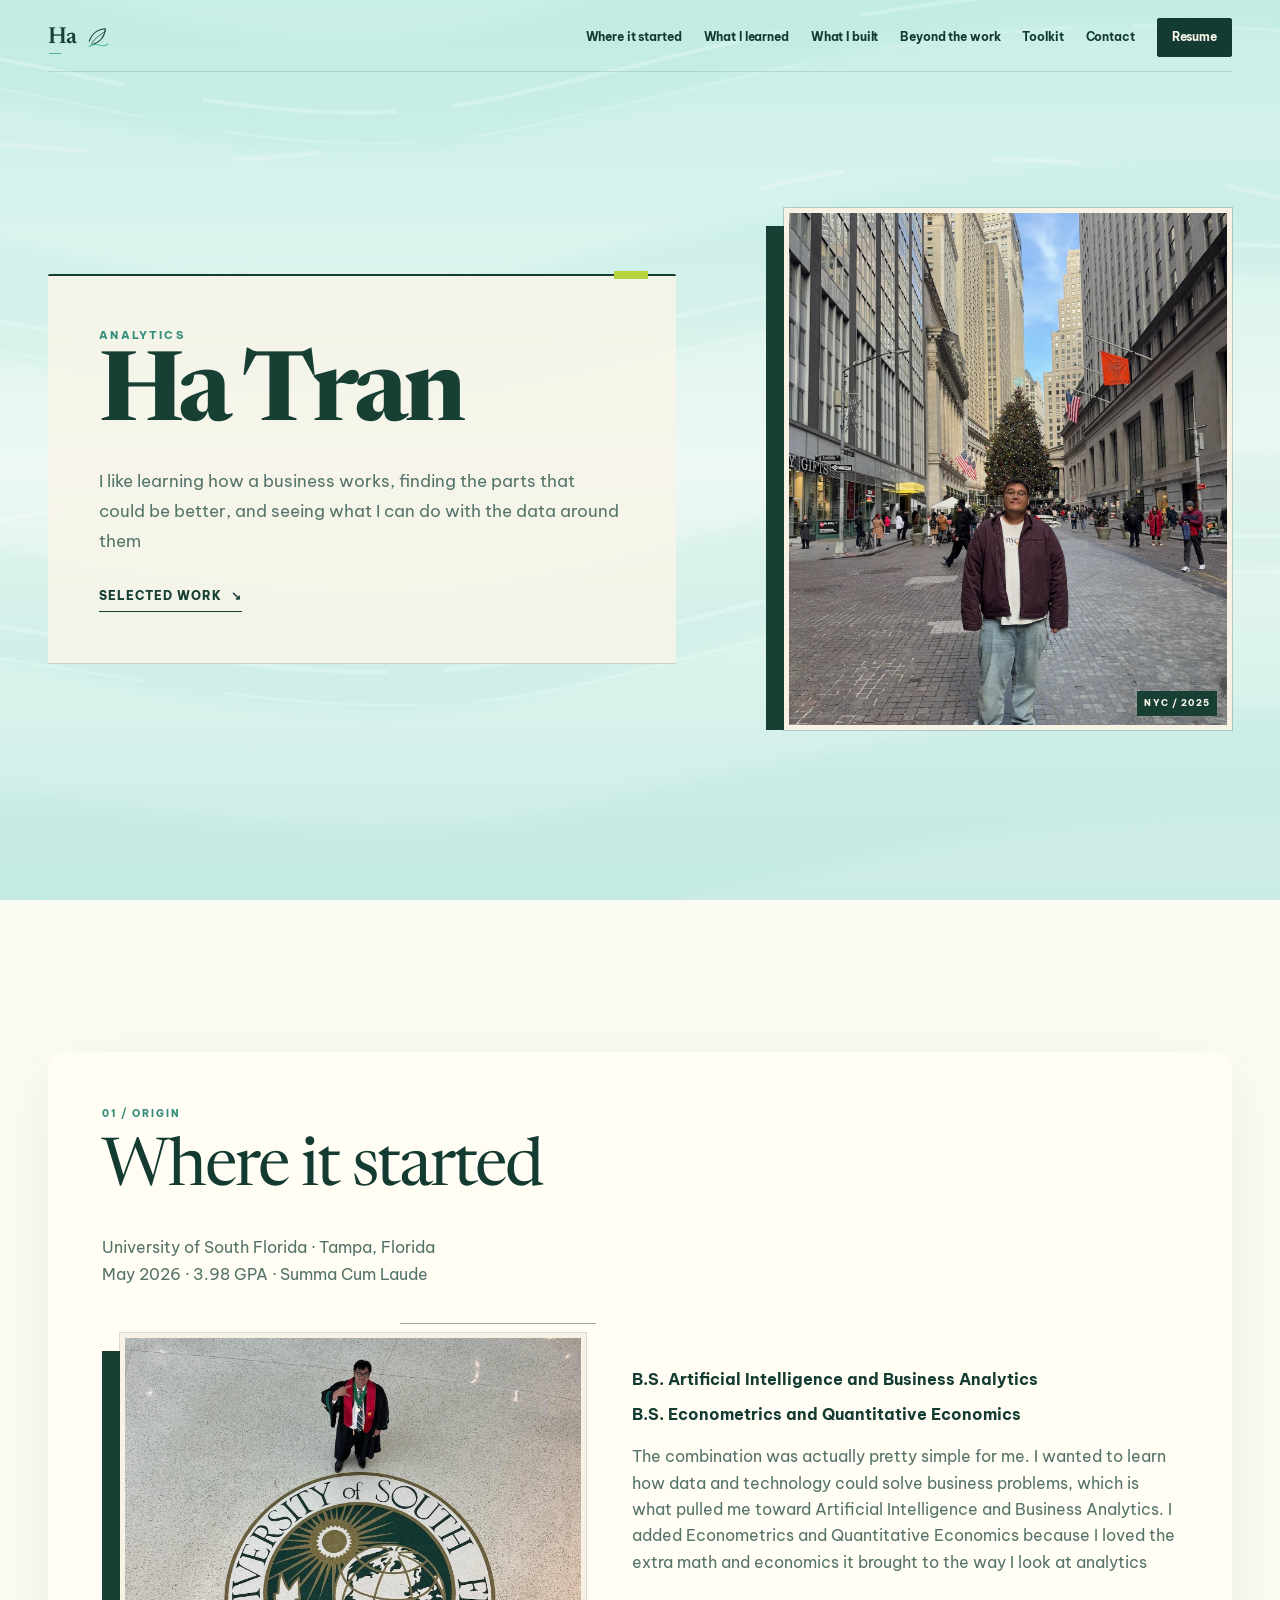
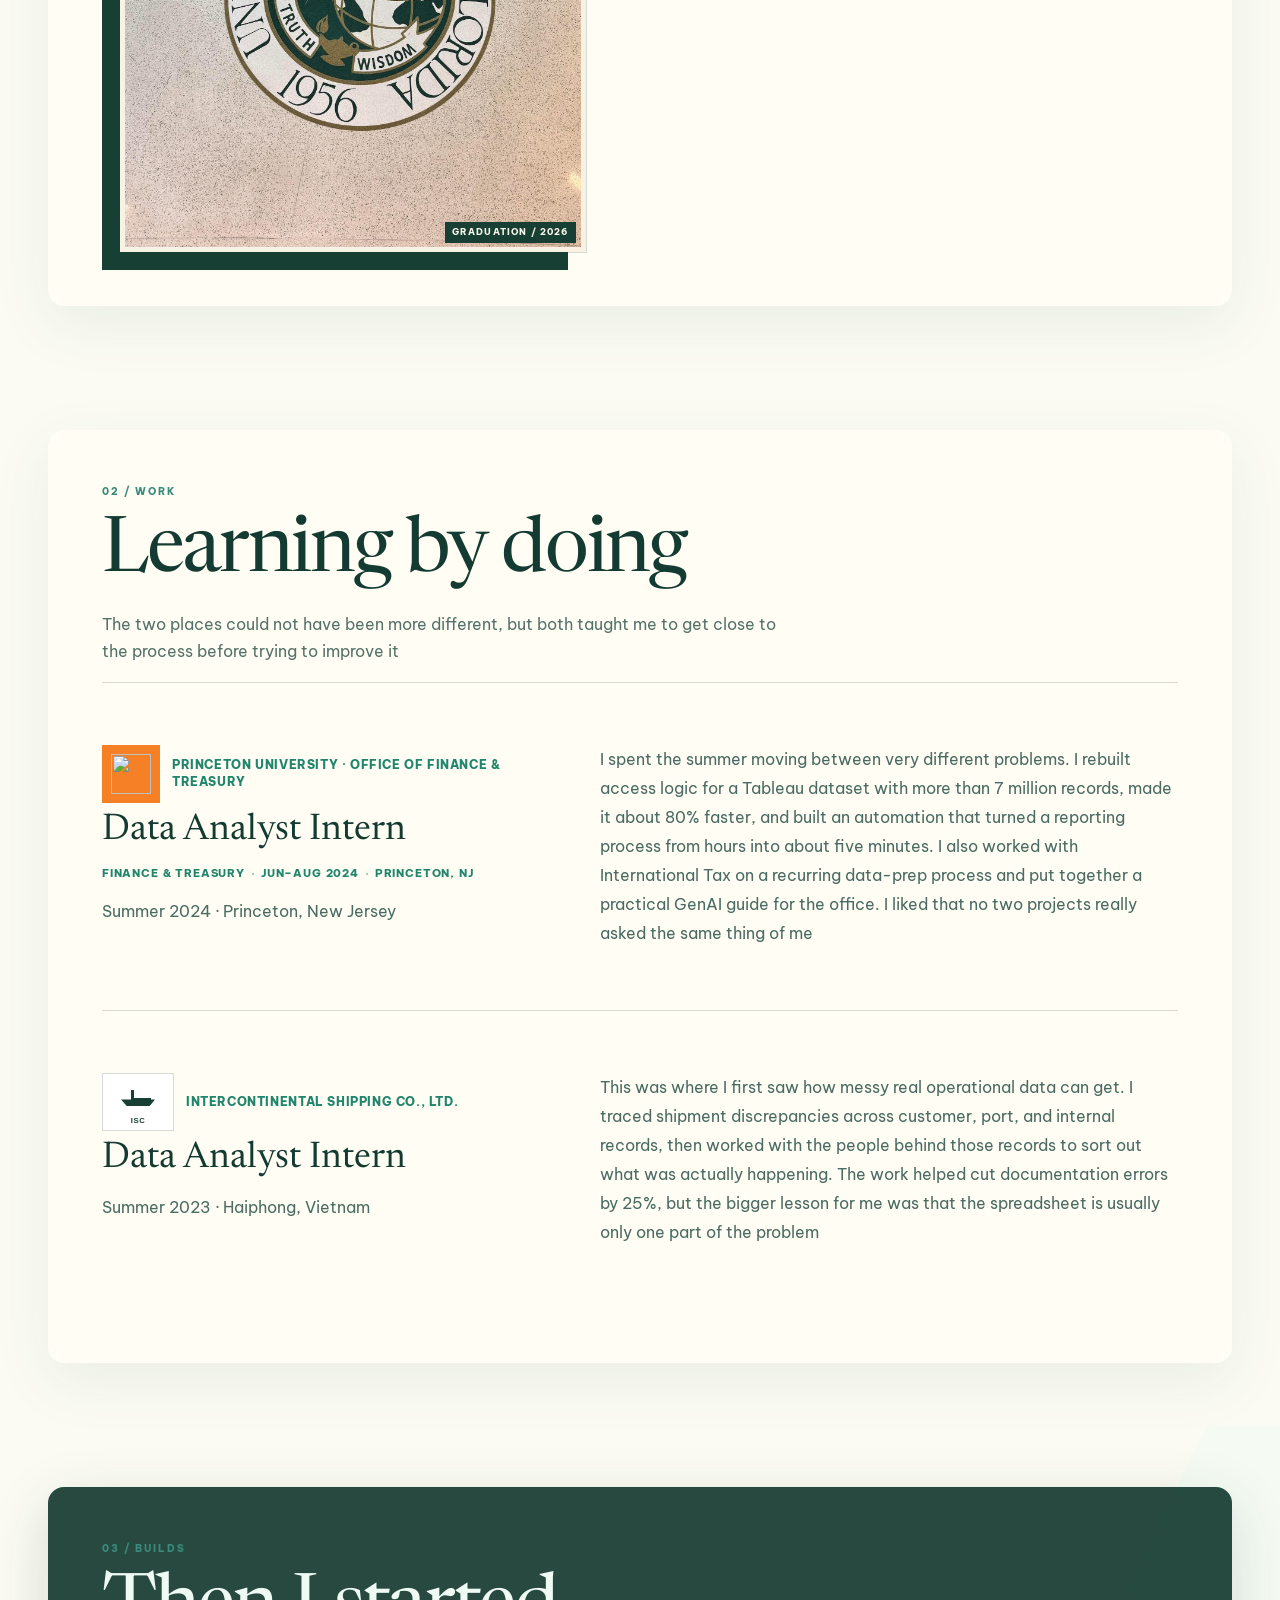
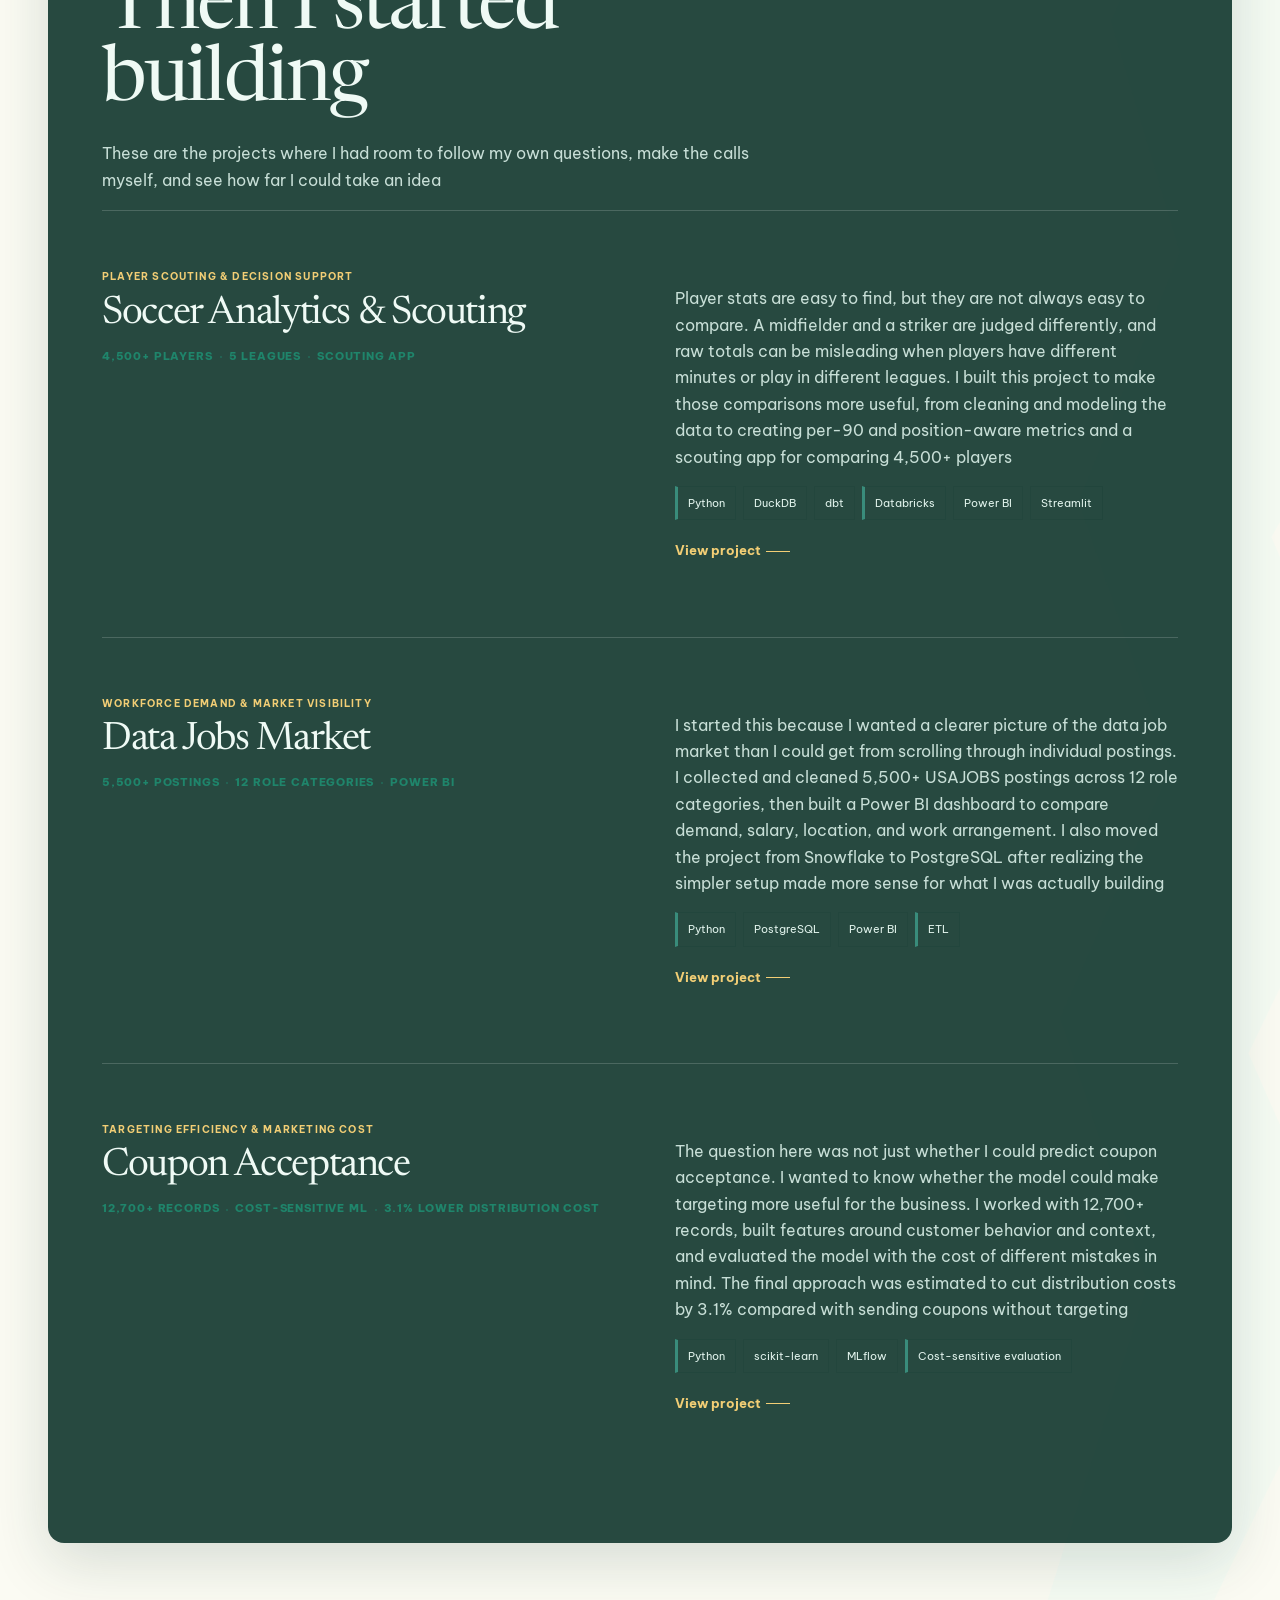
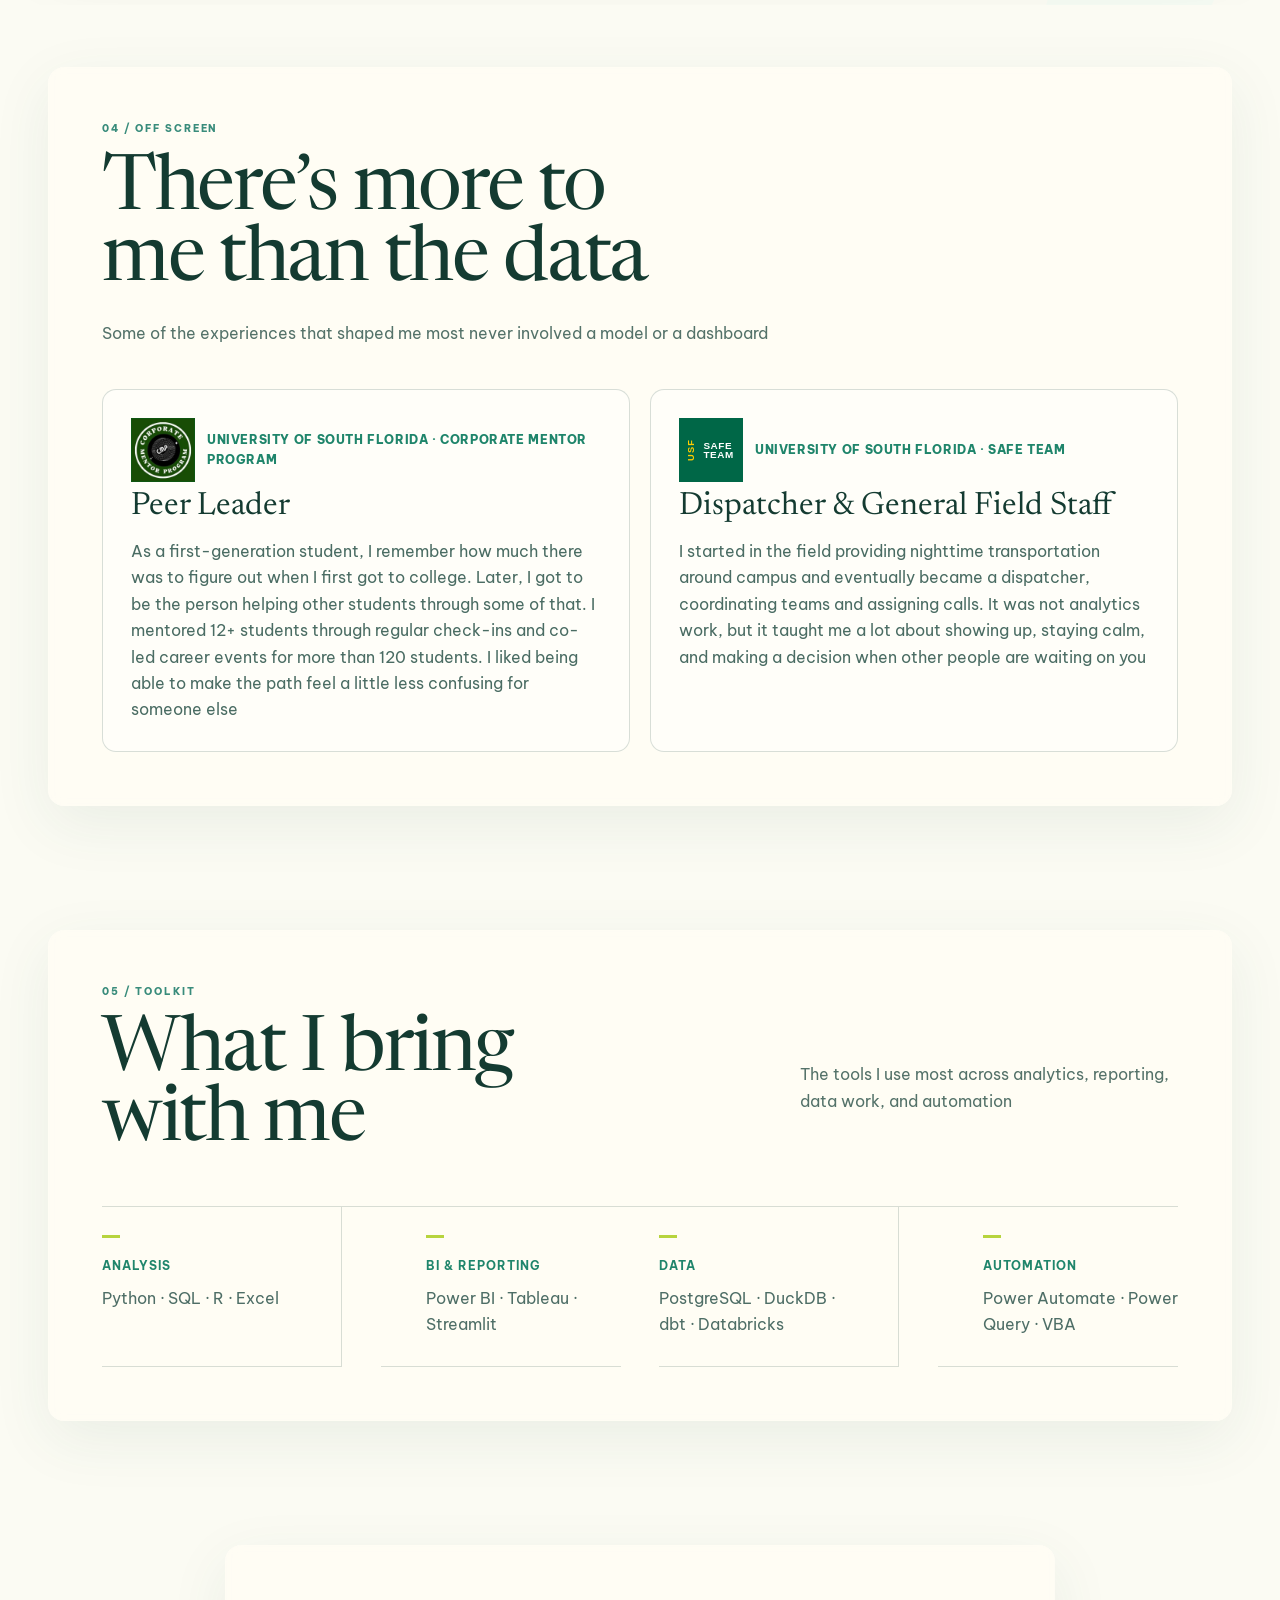
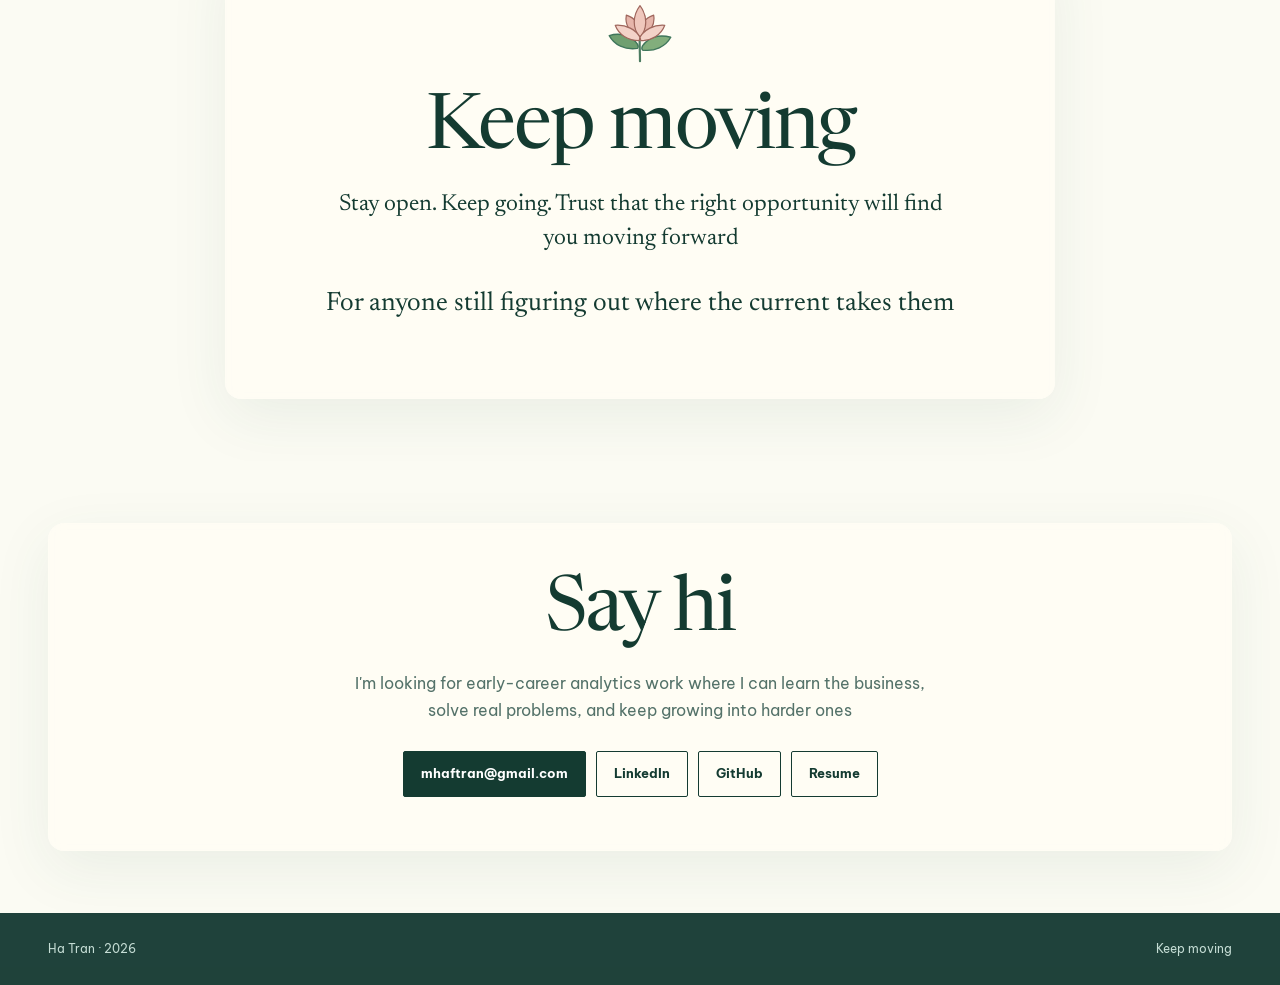
==== commit 38456f9d: "Update index.html" ====
--- a/index.html
+++ b/index.html
@@ -2,7 +2,9 @@
 <html lang="en">
 <head>
 <meta charset="utf-8"><meta name="viewport" content="width=device-width,initial-scale=1">
-<title>Ha Tran 🛶</title>
+<link rel="icon" href="data:image/svg+xml,<svg xmlns=%22http://www.w3.org/2000/svg%22 viewBox=%220 0 100 100%22><text x=%2250%22 y=%2270%22 text-anchor=%22middle%22 font-size=%2285%22 fill=%22%23173f34%22>﹏</text></svg>">
+<title>Ha Tran - Analytics</title>
+
 <meta name="description" content="Ha Tran — analytics, data, automation, and curiosity.">
 <style>
 @import url('https://fonts.googleapis.com/css2?family=Be+Vietnam+Pro:wght@400;500;600;700;800&family=Newsreader:opsz,wght@6..72,400;6..72,600&display=swap');
@@ -1788,7 +1790,7 @@
 </div></section>
 
 <section class="campus" id="campus"><div class="wrap reveal">
-<div class="campus-head"><div class="section-index">04 / OFF SCREEN</div><h2>There’s more to me than the data</h2><p class="intro">Some of the experiences that shaped me most never involved a model or a dashboard.</p></div>
+<div class="campus-head"><div class="section-index">04 / OFF SCREEN</div><h2>There’s more to me than the data</h2><p class="intro">Some of the experiences that shaped me most never involved a model or a dashboard</p></div>
 <div class="campus-grid">
   <article class="campus-card">
     <div class="identity-line"><span class="org-mark logo-image cmp-logo" aria-hidden="true"><img src="[data-uri]" alt=""></span><div class="where">University of South Florida · Corporate Mentor Program</div></div>
@@ -1807,7 +1809,7 @@
   <div class="section-index">05 / TOOLKIT</div>
   <div class="toolkit-balanced-head">
     <h2>What I bring with me</h2>
-    <p class="intro">The tools I use most across analytics, reporting, data work, and automation.</p>
+    <p class="intro">The tools I use most across analytics, reporting, data work, and automation</p>
   </div>
   <div class="tool-grid resume-tool-grid">
     <div class="tool"><h3>Analysis</h3><p>Python · SQL · R · Excel</p></div>
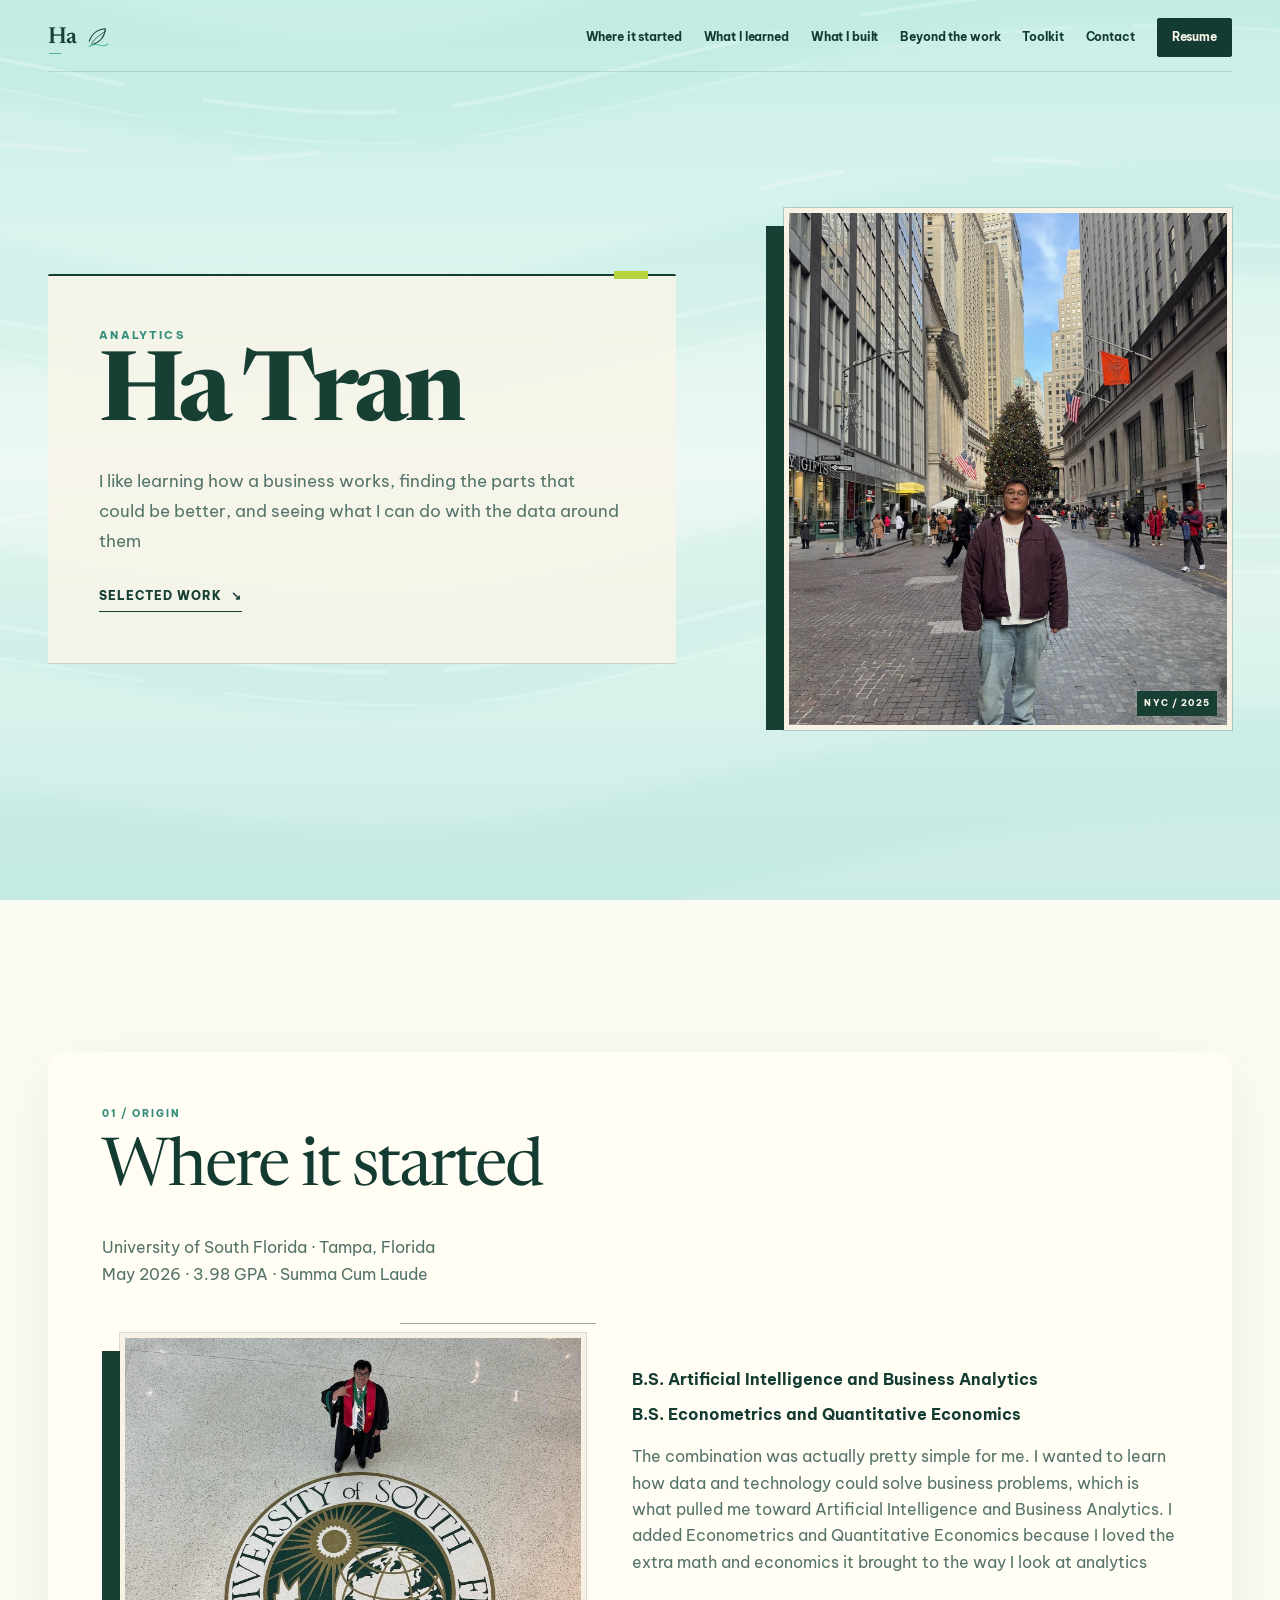
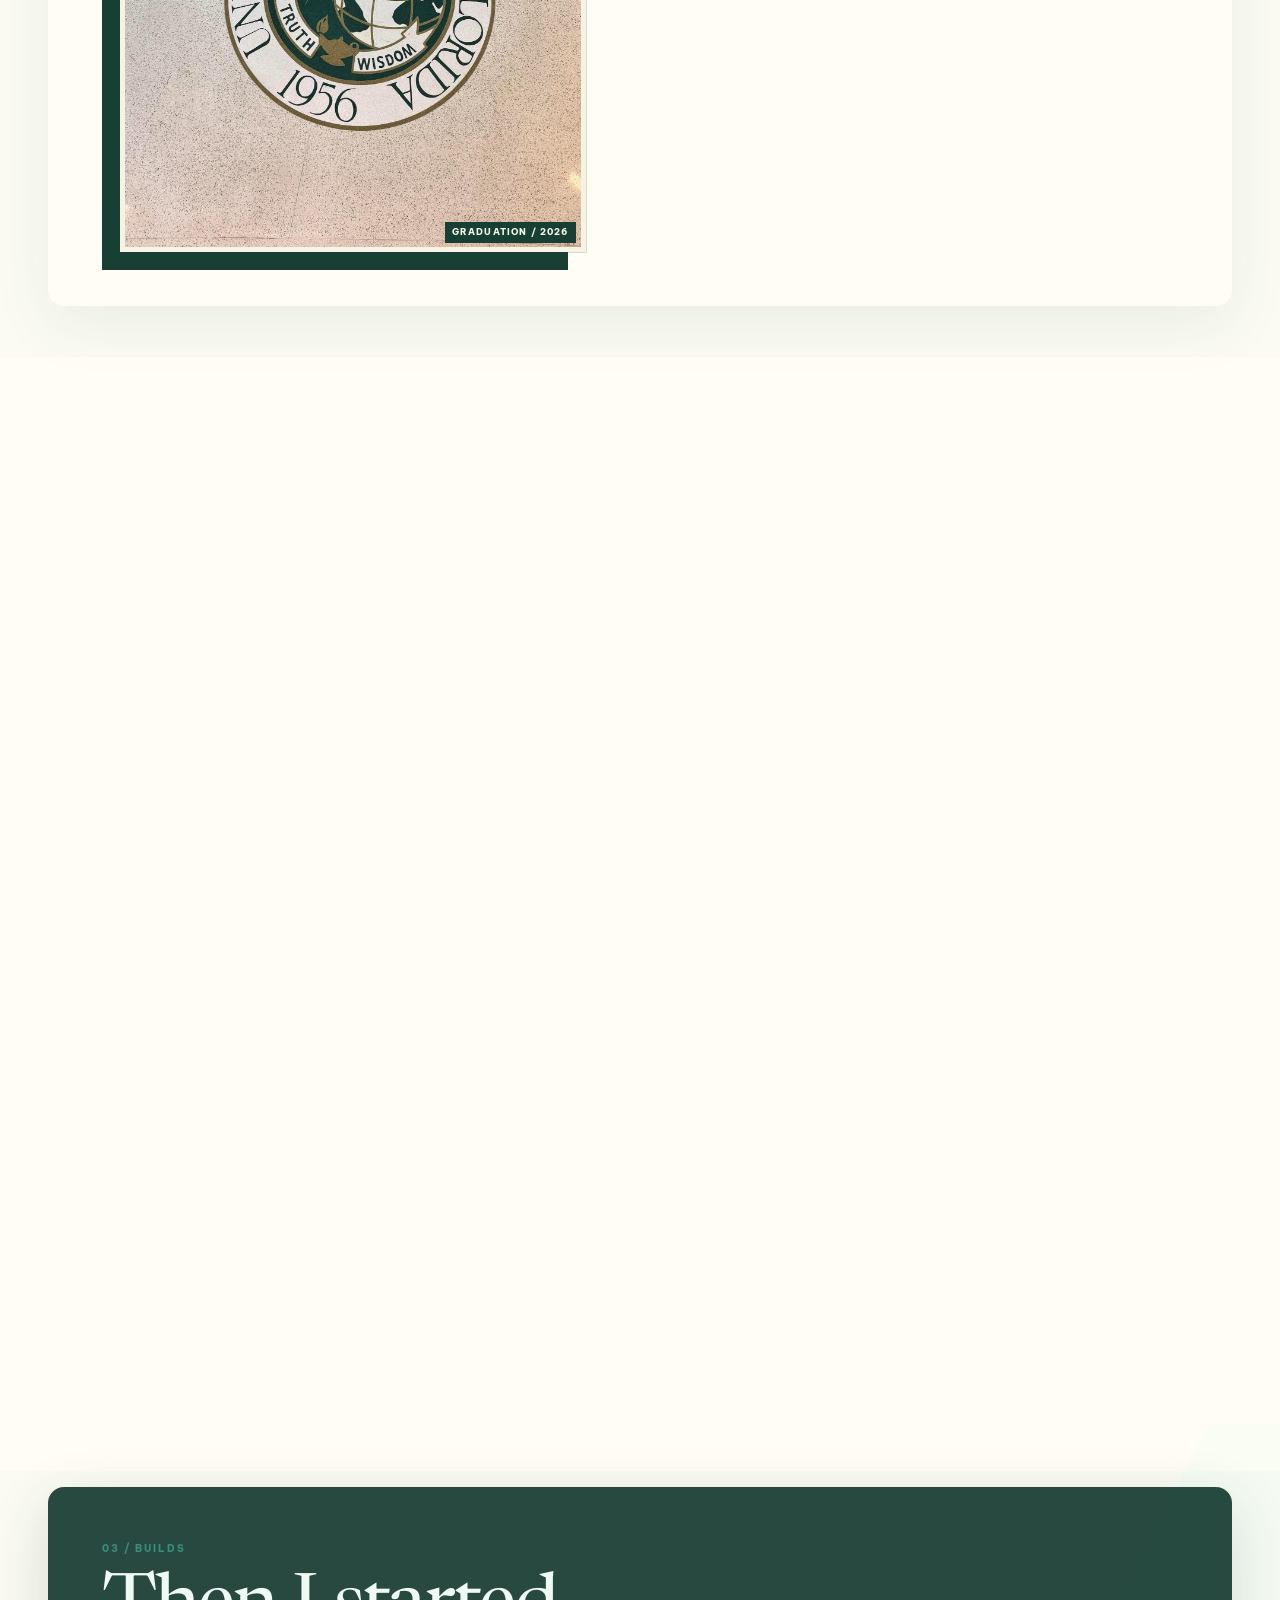
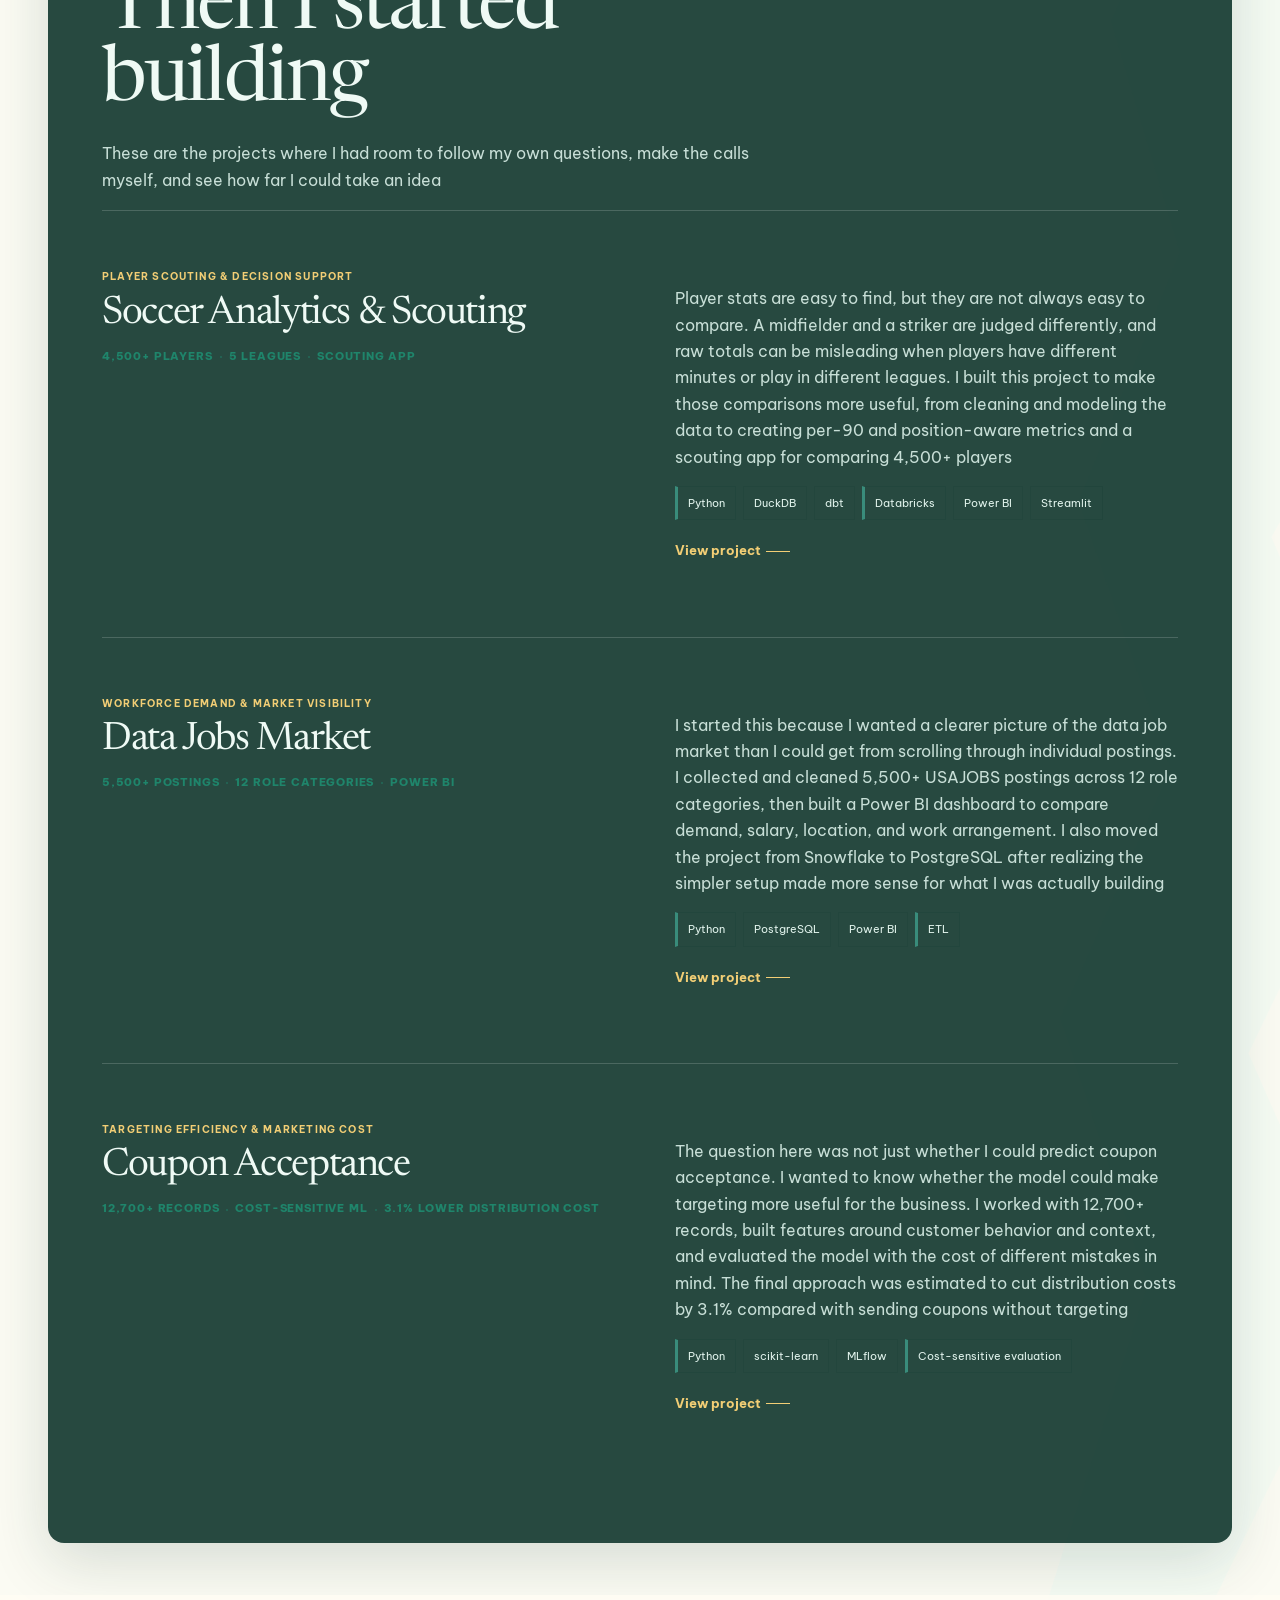
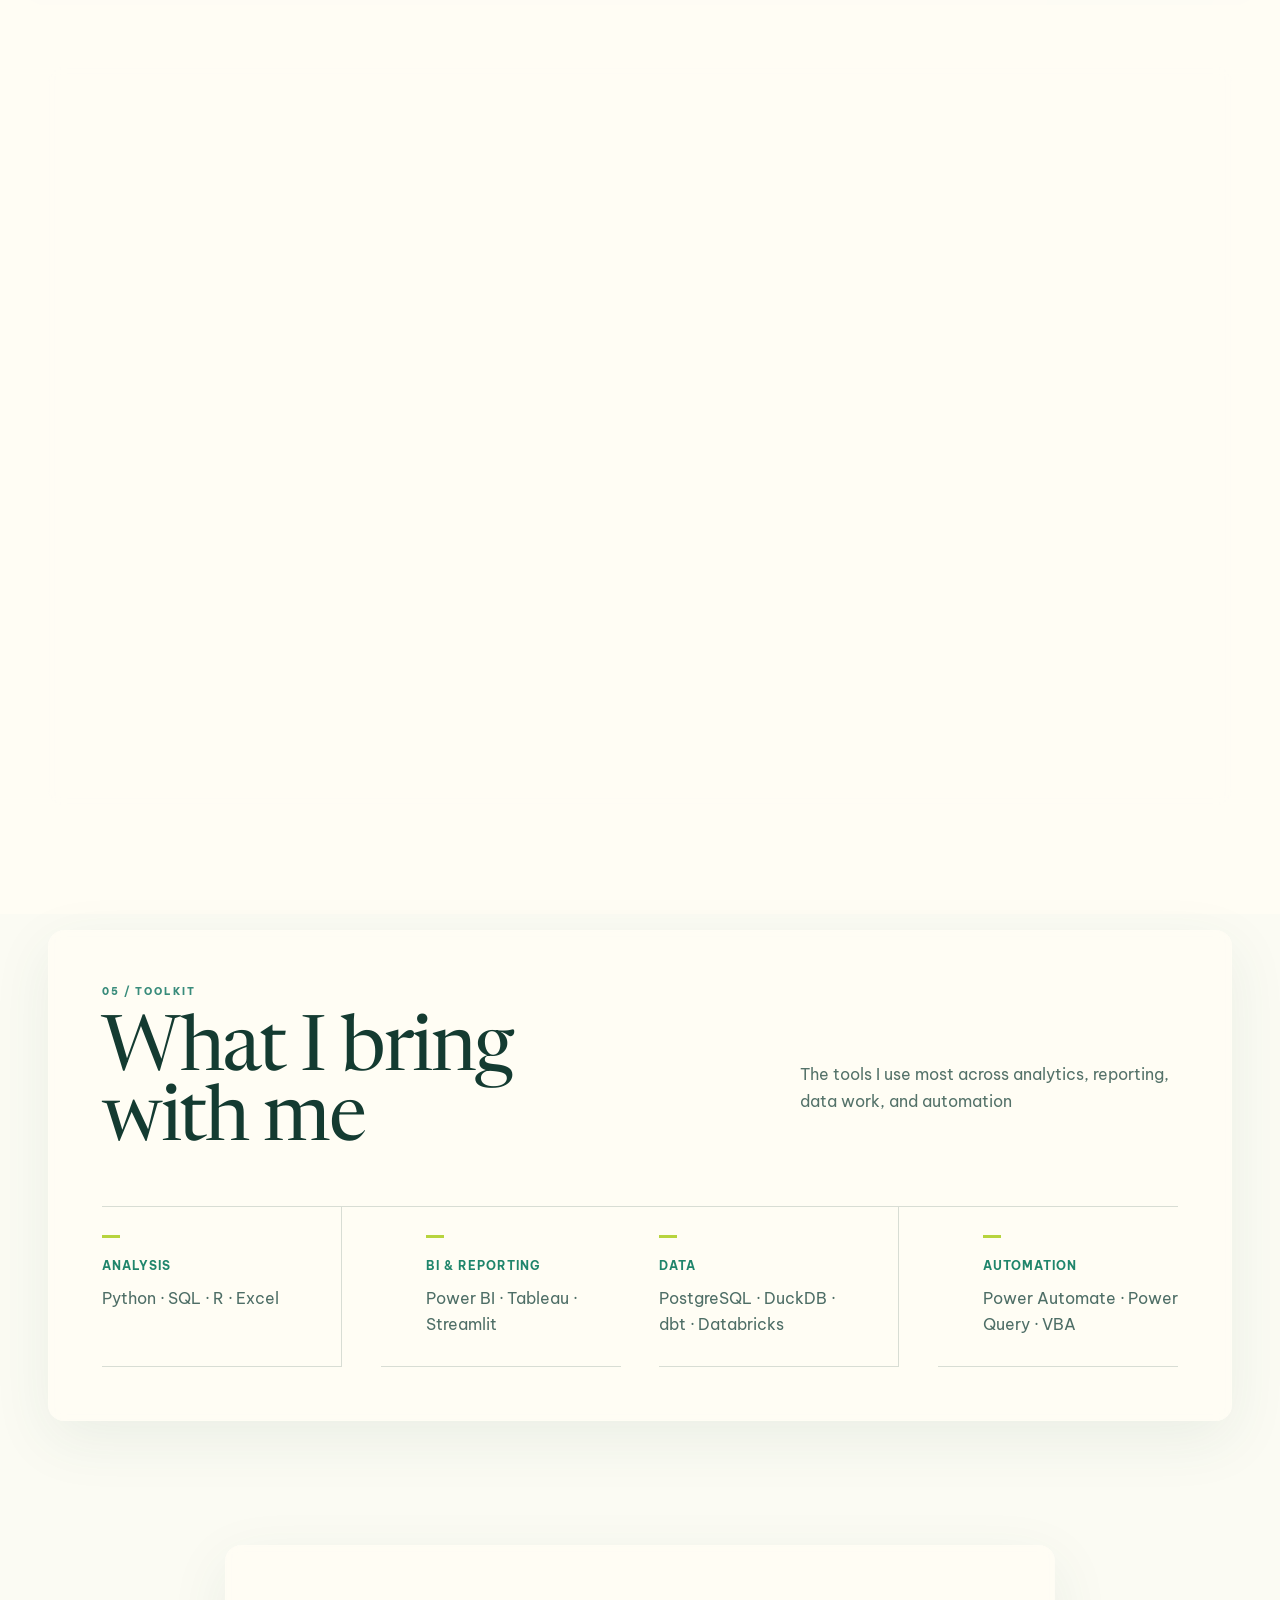
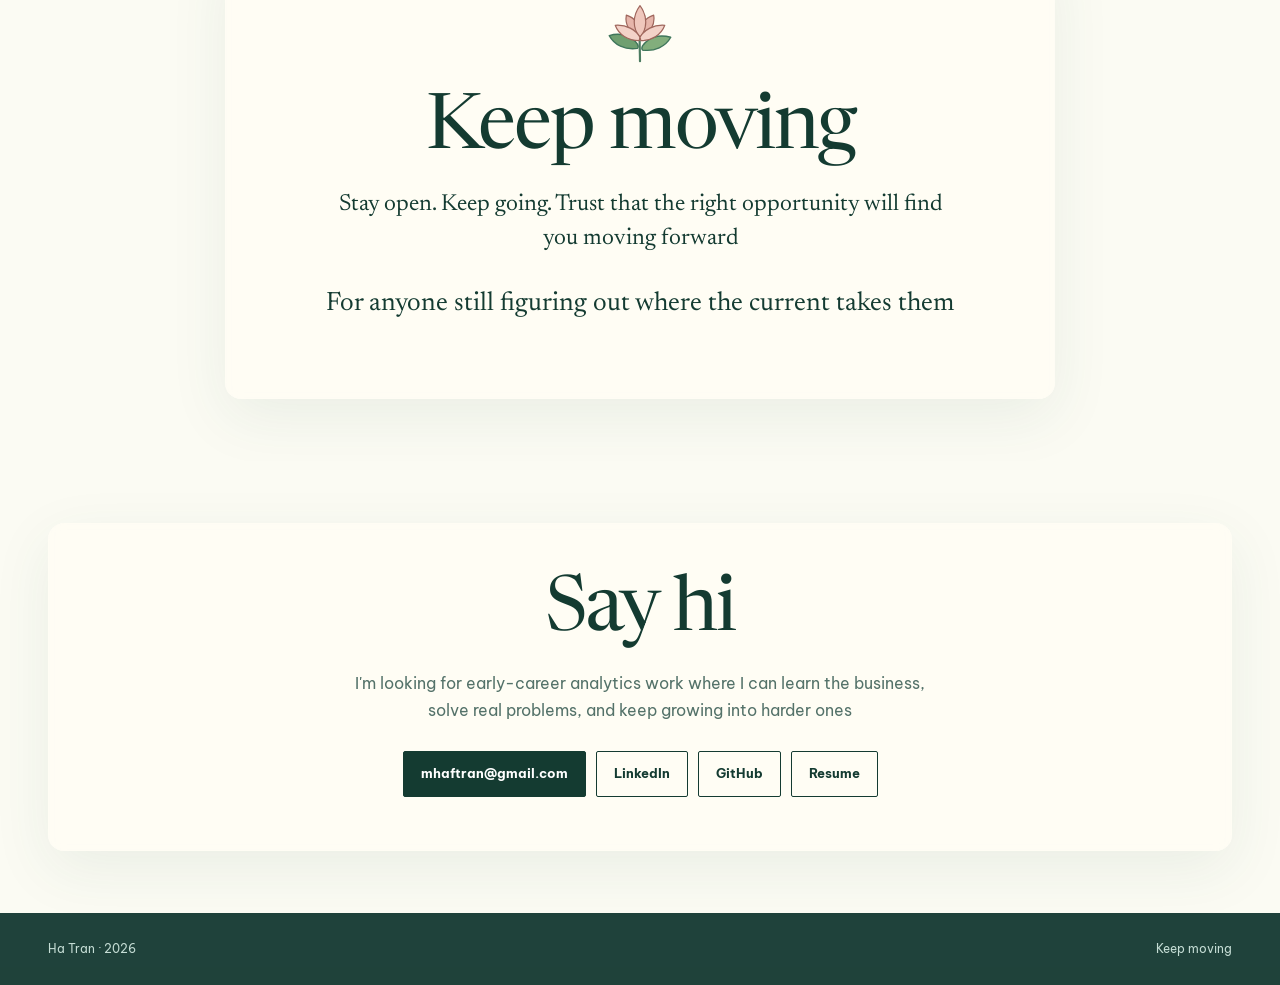
==== commit 60a89f1a: "Update index.html" ====
--- a/index.html
+++ b/index.html
@@ -2,8 +2,8 @@
 <html lang="en">
 <head>
 <meta charset="utf-8"><meta name="viewport" content="width=device-width,initial-scale=1">
-<link rel="icon" href="data:image/svg+xml,<svg xmlns=%22http://www.w3.org/2000/svg%22 viewBox=%220 0 100 100%22><text x=%2250%22 y=%2270%22 text-anchor=%22middle%22 font-size=%2285%22 fill=%22%23173f34%22>﹏</text></svg>">
-<title>Ha Tran - Analytics</title>
+<link rel="icon" href="data:image/svg+xml,<svg xmlns=%22http://www.w3.org/2000/svg%22 viewBox=%220 0 100 100%22><text x=%2250%22 y=%2282%22 text-anchor=%22middle%22 font-size=%2282%22>⛵</text></svg>">
+<title>Ha Tran</title>
 
 <meta name="description" content="Ha Tran — analytics, data, automation, and curiosity.">
 <style>
